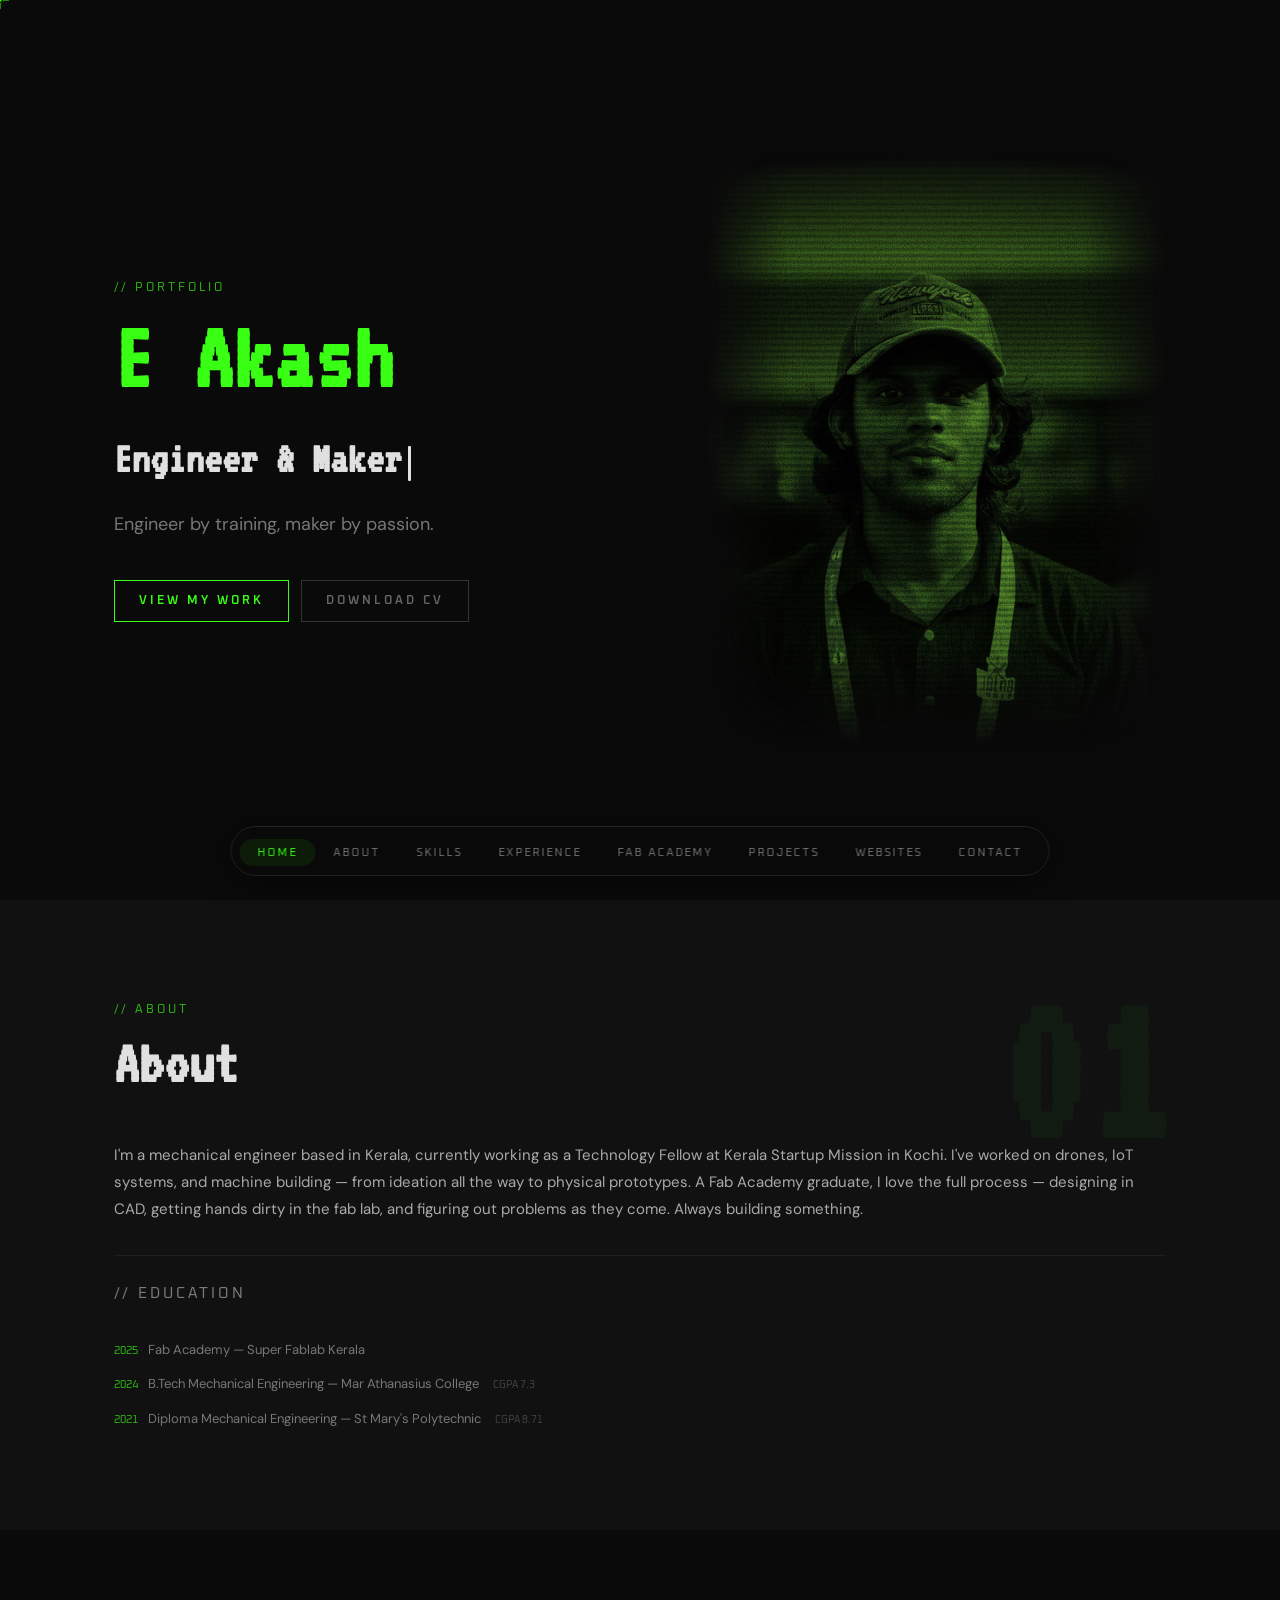
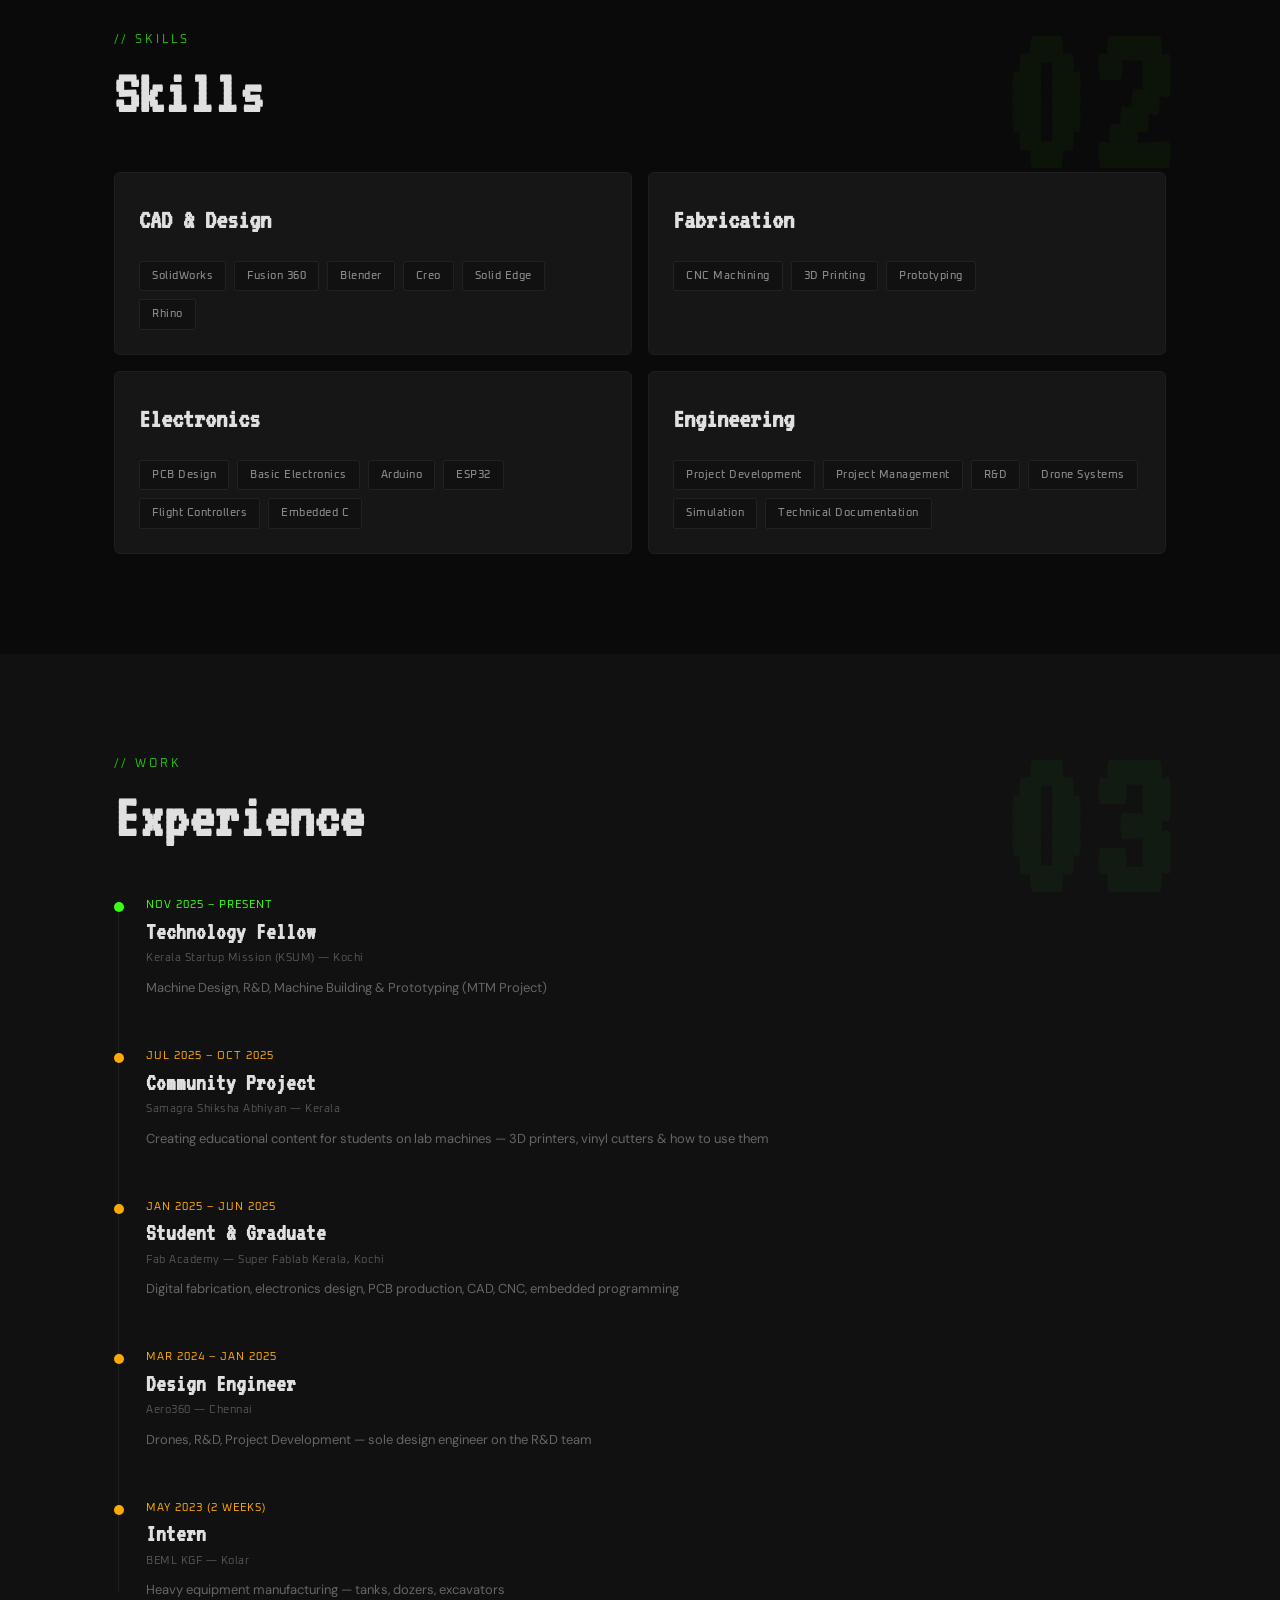
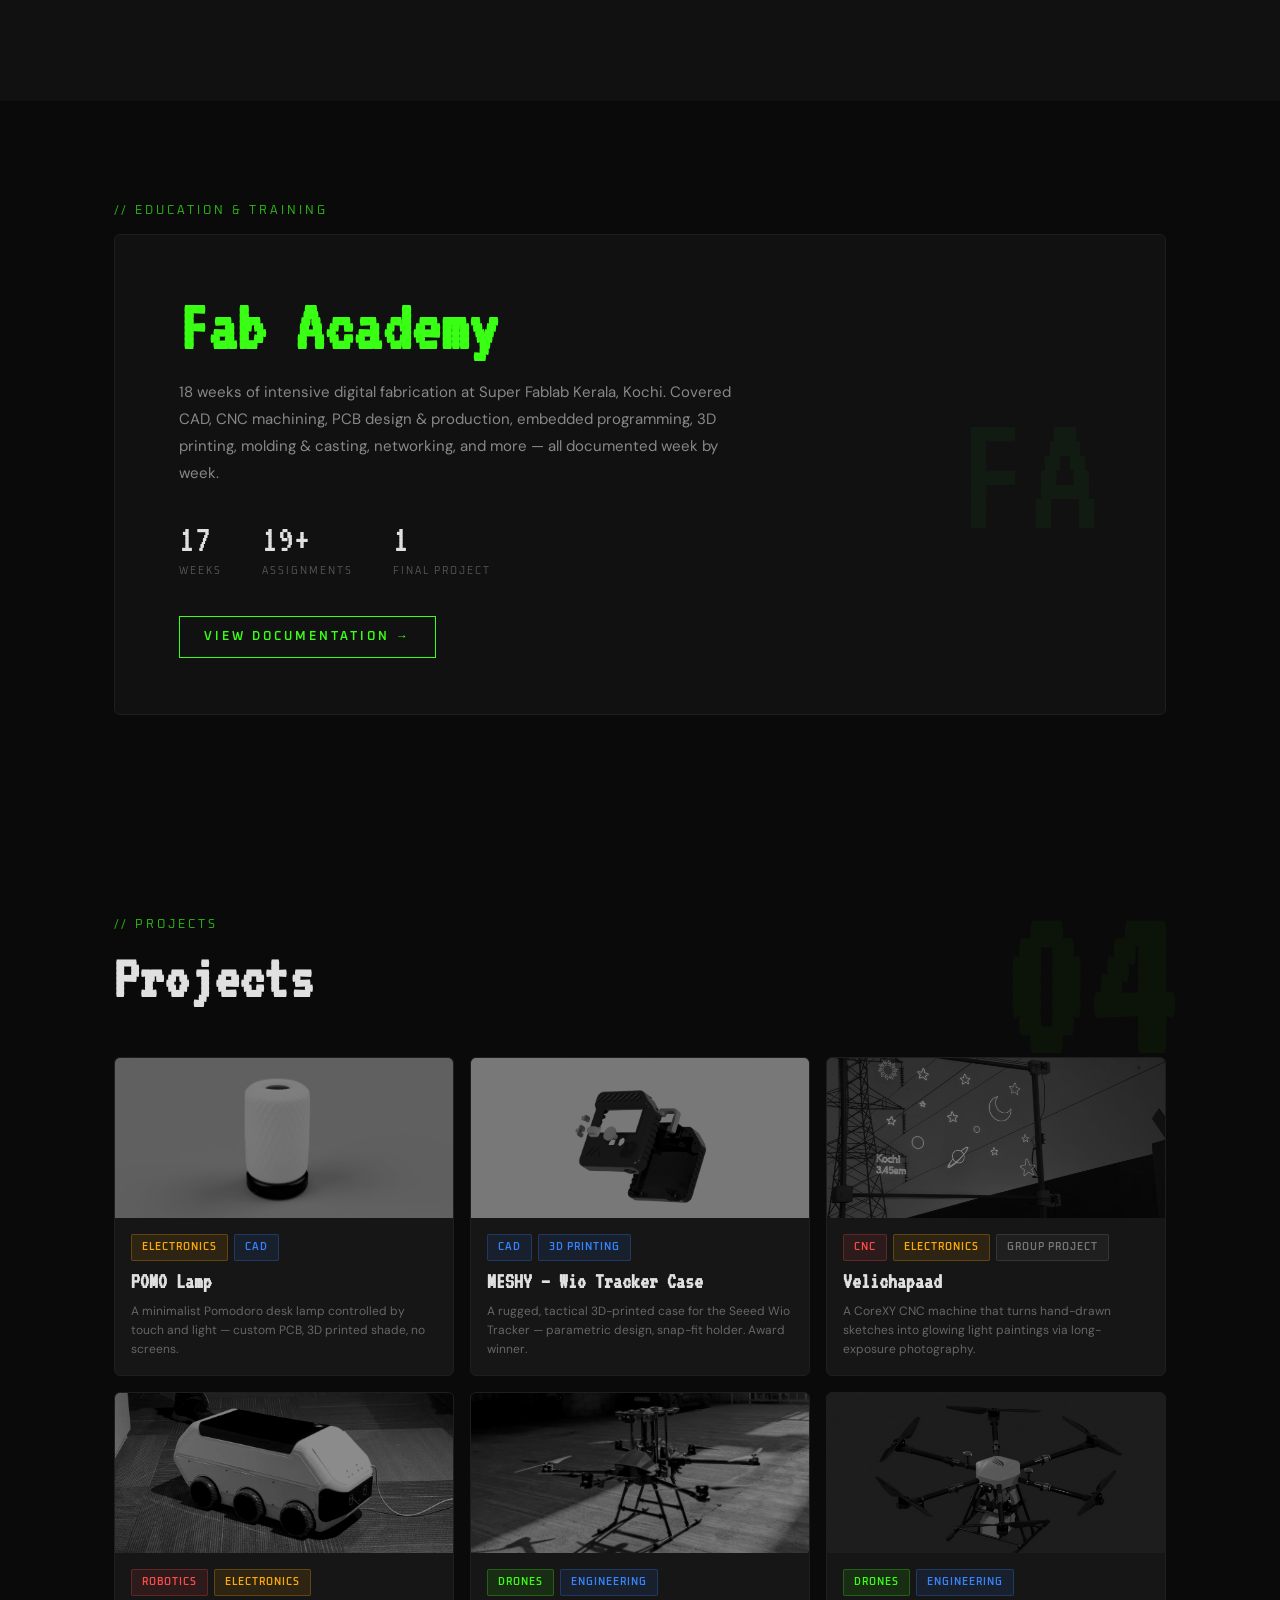
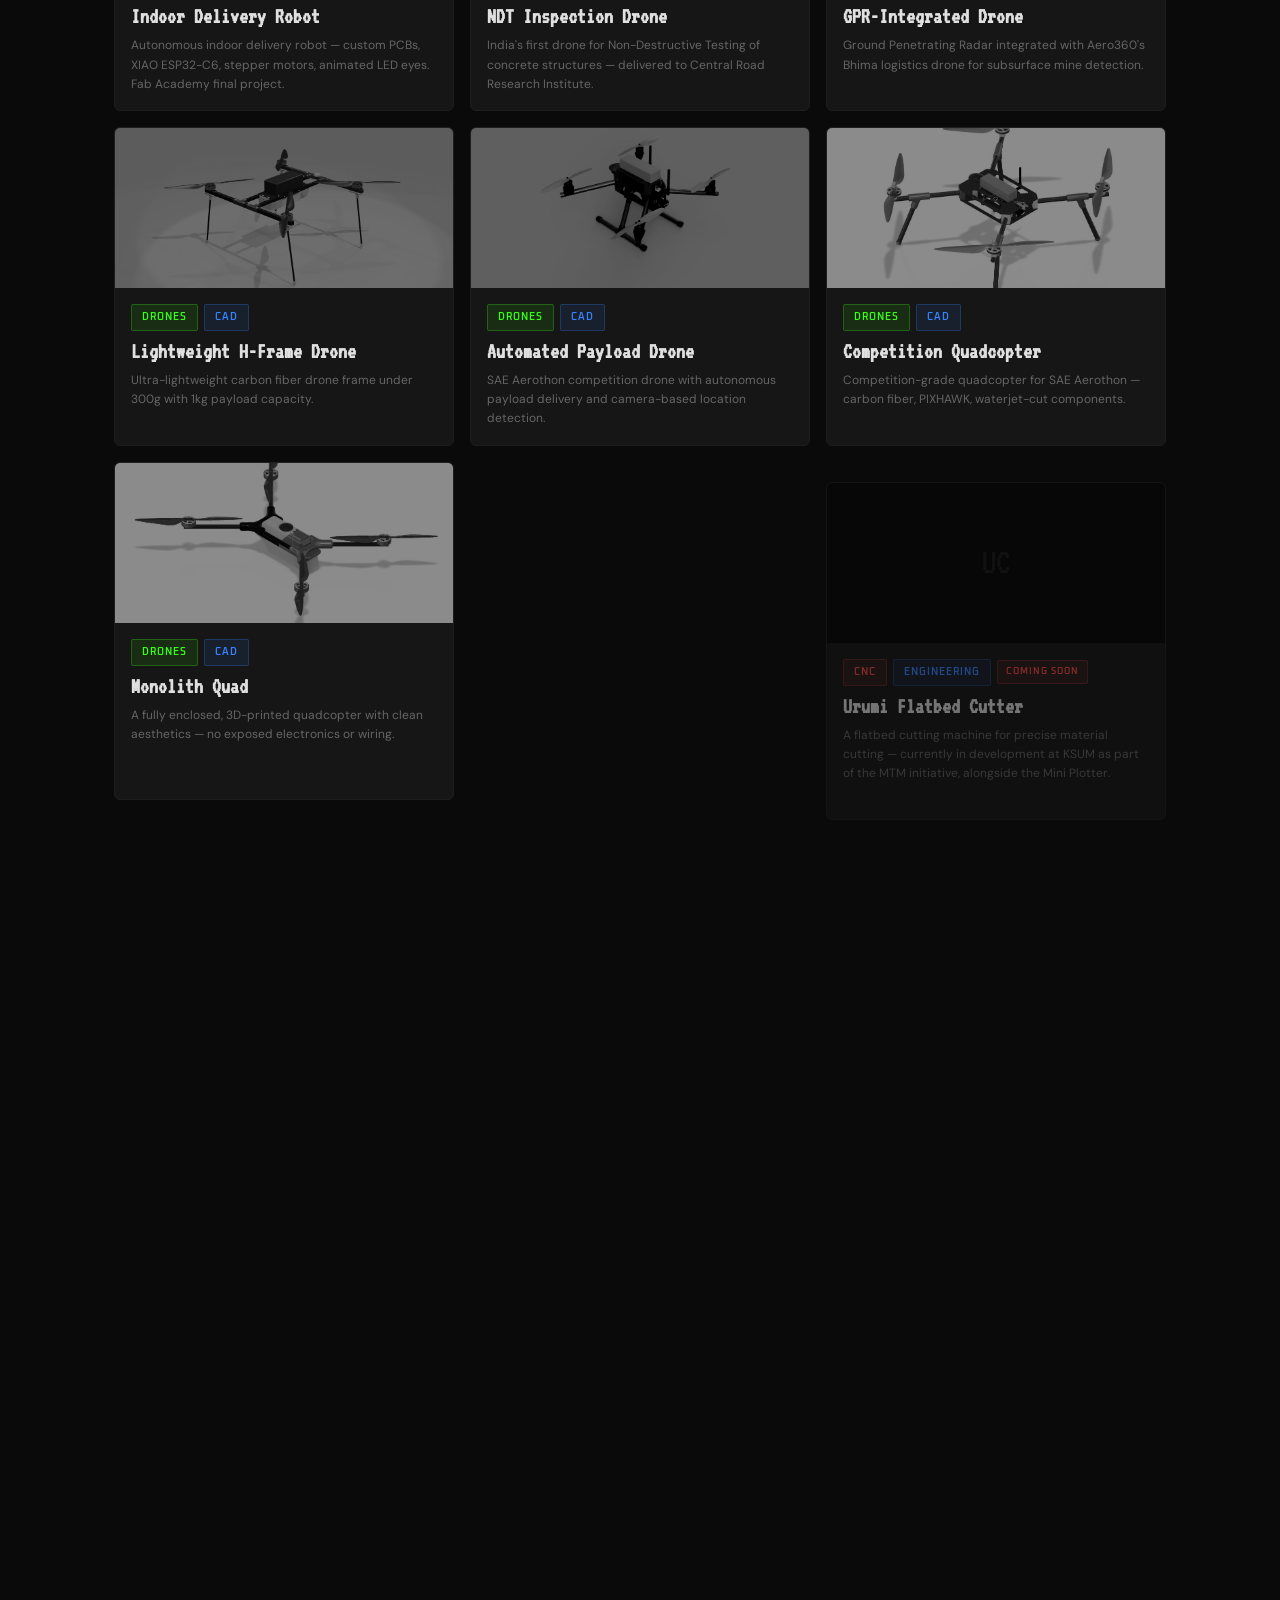
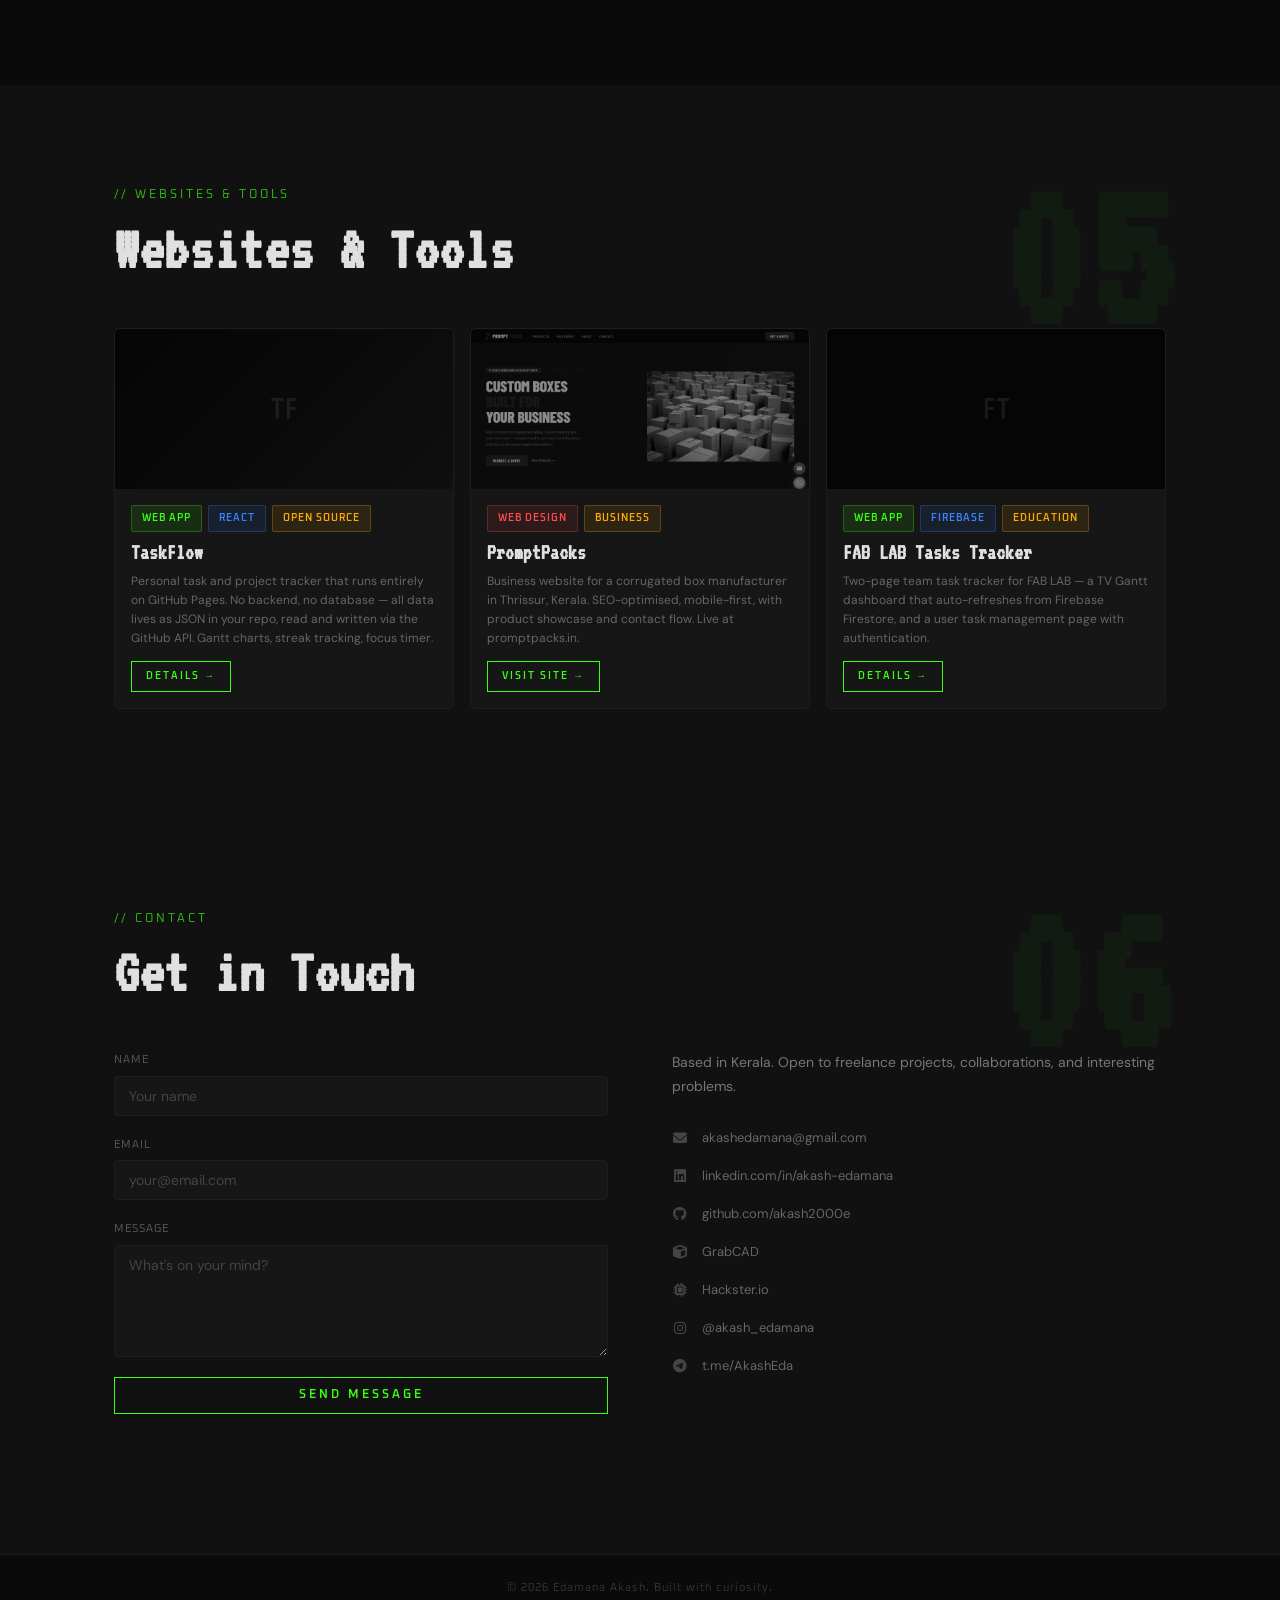
==== index.html @ 79cecdee "Add 3D printed headphone project — docs, media, and card Adds full project documentation page for th" ====
<!DOCTYPE html>
<html lang="en">
<head>
  <meta charset="UTF-8" />
  <meta name="viewport" content="width=device-width, initial-scale=1.0" />
  <title>E Akash — Portfolio</title>
  <meta name="description" content="Edamana Akash — Mechanical Engineer & Maker based in Kerala. Specialising in drones, robotics, digital fabrication, and CAD. Fab Academy 2025 graduate." />
  <meta property="og:title" content="E Akash — Portfolio" />
  <meta property="og:description" content="Mechanical Engineer & Maker. Drones, robotics, digital fabrication, and CAD." />
  <meta property="og:image" content="Images/Profile_Pic.jpg" />
  <meta property="og:type" content="website" />
  <meta name="twitter:card" content="summary_large_image" />
  <meta name="twitter:title" content="E Akash — Portfolio" />
  <meta name="twitter:description" content="Mechanical Engineer & Maker. Drones, robotics, digital fabrication, and CAD." />
  <link rel="icon" href="data:image/svg+xml,<svg xmlns='http://www.w3.org/2000/svg' viewBox='0 0 100 100'><circle cx='50' cy='50' r='50' fill='%2339ff14'/></svg>">

  <link rel="preconnect" href="https://fonts.googleapis.com">
  <link rel="preconnect" href="https://fonts.gstatic.com" crossorigin>
  <link href="https://fonts.googleapis.com/css2?family=VT323&family=Oxanium:wght@400;600&family=DM+Sans:wght@300;400;500&display=swap" rel="stylesheet">
  <link rel="stylesheet" href="https://cdnjs.cloudflare.com/ajax/libs/font-awesome/6.0.0/css/all.min.css">
  <link rel="stylesheet" href="styles.css">
</head>
<body>

  <!-- CUSTOM CURSOR -->
  <div id="cursor" aria-hidden="true">
    <div class="c-arm c-top"></div>
    <div class="c-arm c-right"></div>
    <div class="c-arm c-bottom"></div>
    <div class="c-arm c-left"></div>
    <div class="c-dot"></div>
  </div>

  <!-- SCROLL PROGRESS BAR -->
  <div id="scroll-progress" aria-hidden="true"></div>

  <!-- FLOATING BOTTOM NAV -->
  <nav class="bottom-nav">
    <ul class="nav-links" id="nav-links">
      <li><a href="#hero">Home</a></li>
      <li><a href="#about">About</a></li>
      <li><a href="#skills">Skills</a></li>
      <li><a href="#experience">Experience</a></li>
      <li><a href="#fabacademy">Fab Academy</a></li>
      <li><a href="#projects">Projects</a></li>
      <li><a href="#webtools">Websites</a></li>
      <li><a href="#contact">Contact</a></li>
    </ul>
  </nav>

  <!-- HERO SECTION -->
  <section id="hero">
    <div class="hero-inner">
      <div class="hero-content">
        <p class="section-label">// portfolio</p>
        <h1 class="hero-name">
          <span class="name-first">E</span><span class="name-expand">damana</span><span class="name-last">&nbsp;Akash</span>
        </h1>
        <h2 class="hero-title">Engineer &amp; Maker</h2>
        <p class="hero-tagline">Engineer by training, maker by passion.</p>
        <div class="hero-actions">
          <a href="#projects" class="btn">View My Work</a>
          <a href="E-Akash-Resume.pdf" download class="btn btn-ghost">Download CV</a>
        </div>
      </div>
      <div class="hero-photo">
        <img src="Images/Profile_Pic.jpg" alt="Akash Edamana" />
      </div>
    </div>
  </section>

  <!-- ABOUT SECTION -->
  <section id="about" class="fade-in">
    <div class="container">
      <p class="section-label">// about</p>
      <h2 class="section-heading" data-num="01">About</h2>
      <div class="about-text">
        <p>I'm a mechanical engineer based in Kerala, currently working as a Technology Fellow at Kerala Startup Mission in Kochi. I've worked on drones, IoT systems, and machine building — from ideation all the way to physical prototypes. A Fab Academy graduate, I love the full process — designing in CAD, getting hands dirty in the fab lab, and figuring out problems as they come. Always building something.</p>
        <div class="about-edu">
          <p class="edu-label">// education</p>
          <ul>
            <li><span class="edu-year">2025</span> Fab Academy — Super Fablab Kerala</li>
            <li><span class="edu-year">2024</span> B.Tech Mechanical Engineering — Mar Athanasius College <span class="edu-cgpa">CGPA 7.3</span></li>
            <li><span class="edu-year">2021</span> Diploma Mechanical Engineering — St Mary's Polytechnic <span class="edu-cgpa">CGPA 8.71</span></li>
          </ul>
        </div>
      </div>
    </div>
  </section>

  <!-- SKILLS SECTION -->
  <section id="skills" class="fade-in">
    <div class="container">
      <p class="section-label">// skills</p>
      <h2 class="section-heading" data-num="02">Skills</h2>
      <div class="skills-grid" data-stagger>

        <div class="skill-card">
          <h3 class="skill-category">CAD &amp; Design</h3>
          <div class="skill-pills">
            <span class="pill">SolidWorks</span>
            <span class="pill">Fusion 360</span>
            <span class="pill">Blender</span>
            <span class="pill">Creo</span>
            <span class="pill">Solid Edge</span>
            <span class="pill">Rhino</span>
          </div>
        </div>

        <div class="skill-card">
          <h3 class="skill-category">Fabrication</h3>
          <div class="skill-pills">
            <span class="pill">CNC Machining</span>
            <span class="pill">3D Printing</span>
            <span class="pill">Prototyping</span>
          </div>
        </div>

        <div class="skill-card">
          <h3 class="skill-category">Electronics</h3>
          <div class="skill-pills">
            <span class="pill">PCB Design</span>
            <span class="pill">Basic Electronics</span>
            <span class="pill">Arduino</span>
            <span class="pill">ESP32</span>
            <span class="pill">Flight Controllers</span>
            <span class="pill">Embedded C</span>
          </div>
        </div>

        <div class="skill-card">
          <h3 class="skill-category">Engineering</h3>
          <div class="skill-pills">
            <span class="pill">Project Development</span>
            <span class="pill">Project Management</span>
            <span class="pill">R&amp;D</span>
            <span class="pill">Drone Systems</span>
            <span class="pill">Simulation</span>
            <span class="pill">Technical Documentation</span>
          </div>
        </div>

      </div>
    </div>
  </section>

  <!-- WORK EXPERIENCE SECTION -->
  <section id="experience" class="fade-in">
    <div class="container">
      <p class="section-label">// work</p>
      <h2 class="section-heading" data-num="03">Experience</h2>
      <div class="timeline" data-stagger>

        <div class="timeline-item">
          <div class="timeline-dot green"></div>
          <div class="timeline-content">
            <span class="timeline-date green">Nov 2025 – Present</span>
            <h3 class="timeline-role">Technology Fellow</h3>
            <span class="timeline-company">Kerala Startup Mission (KSUM) — Kochi</span>
            <p class="timeline-desc">Machine Design, R&amp;D, Machine Building &amp; Prototyping (MTM Project)</p>
          </div>
        </div>

        <div class="timeline-item">
          <div class="timeline-dot amber"></div>
          <div class="timeline-content">
            <span class="timeline-date amber">Jul 2025 – Oct 2025</span>
            <h3 class="timeline-role">Community Project</h3>
            <span class="timeline-company">Samagra Shiksha Abhiyan — Kerala</span>
            <p class="timeline-desc">Creating educational content for students on lab machines — 3D printers, vinyl cutters &amp; how to use them</p>
          </div>
        </div>

        <div class="timeline-item">
          <div class="timeline-dot amber"></div>
          <div class="timeline-content">
            <span class="timeline-date amber">Jan 2025 – Jun 2025</span>
            <h3 class="timeline-role">Student &amp; Graduate</h3>
            <span class="timeline-company">Fab Academy — Super Fablab Kerala, Kochi</span>
            <p class="timeline-desc">Digital fabrication, electronics design, PCB production, CAD, CNC, embedded programming</p>
          </div>
        </div>

        <div class="timeline-item">
          <div class="timeline-dot amber"></div>
          <div class="timeline-content">
            <span class="timeline-date amber">Mar 2024 – Jan 2025</span>
            <h3 class="timeline-role">Design Engineer</h3>
            <span class="timeline-company">Aero360 — Chennai</span>
            <p class="timeline-desc">Drones, R&amp;D, Project Development — sole design engineer on the R&amp;D team</p>
          </div>
        </div>

        <div class="timeline-item">
          <div class="timeline-dot amber"></div>
          <div class="timeline-content">
            <span class="timeline-date amber">May 2023 (2 weeks)</span>
            <h3 class="timeline-role">Intern</h3>
            <span class="timeline-company">BEML KGF — Kolar</span>
            <p class="timeline-desc">Heavy equipment manufacturing — tanks, dozers, excavators</p>
          </div>
        </div>

      </div>
    </div>
  </section>

  <!-- FAB ACADEMY SECTION -->
  <section id="fabacademy" class="fade-in">
    <div class="container">
      <p class="section-label">// education &amp; training</p>
      <div class="fab-banner">
        <div class="fab-banner-text">
          <h2 class="fab-title">Fab Academy</h2>
          <p class="fab-desc">18 weeks of intensive digital fabrication at Super Fablab Kerala, Kochi. Covered CAD, CNC machining, PCB design &amp; production, embedded programming, 3D printing, molding &amp; casting, networking, and more — all documented week by week.</p>
          <div class="fab-stats">
            <div class="fab-stat">
              <span class="fab-stat-num">18</span>
              <span class="fab-stat-label">Weeks</span>
            </div>
            <div class="fab-stat">
              <span class="fab-stat-num">20+</span>
              <span class="fab-stat-label">Assignments</span>
            </div>
            <div class="fab-stat">
              <span class="fab-stat-num">1</span>
              <span class="fab-stat-label">Final Project</span>
            </div>
          </div>
          <a href="https://fabacademy.org/2025/labs/kochi/students/akash-edamana/index.html" target="_blank" rel="noopener" class="btn">View Documentation →</a>
        </div>
        <div class="fab-banner-tag">FA</div>
      </div>
    </div>
  </section>

  <!-- PROJECTS SECTION -->
  <section id="projects" class="fade-in">
    <div class="container">
      <p class="section-label">// projects</p>
      <h2 class="section-heading" data-num="04">Projects</h2>
      <div class="projects-grid" data-stagger>

        <!-- 1. POMO Lamp -->
        <a href="https://www.hackster.io/akashedamana/pomo-lamp-333d67" target="_blank" rel="noopener" class="project-card">
          <div class="card-img" style="background-image: url('Images/projects/Pomo.jpg')">
            <span class="card-img-fallback">PL</span>
          </div>
          <div class="card-body">
            <div class="card-tags">
              <span class="tag tag-amber">Electronics</span>
              <span class="tag tag-blue">CAD</span>
            </div>
            <h3 class="card-title">POMO Lamp</h3>
            <p class="card-desc">A minimalist Pomodoro desk lamp controlled by touch and light — custom PCB, 3D printed shade, no screens.</p>
          </div>
        </a>

        <!-- 2. MESHY -->
        <a href="https://www.hackster.io/akashedamana/meshy-wio-tracker-l1-e-ink-3d-printed-case-affad1" target="_blank" rel="noopener" class="project-card">
          <div class="card-img" style="background-image: url('Images/projects/Meshy.jpg')">
            <span class="card-img-fallback">MW</span>
          </div>
          <div class="card-body">
            <div class="card-tags">
              <span class="tag tag-blue">CAD</span>
              <span class="tag tag-blue">3D Printing</span>
            </div>
            <h3 class="card-title">MESHY — Wio Tracker Case</h3>
            <p class="card-desc">A rugged, tactical 3D-printed case for the Seeed Wio Tracker — parametric design, snap-fit holder. Award winner.</p>
          </div>
        </a>

        <!-- 3. Velichapaad -->
        <a href="https://www.hackster.io/maker-kootam/velichapaad-interactive-light-painting-machine-2ca423" target="_blank" rel="noopener" class="project-card">
          <div class="card-img" style="background-image: url('Images/projects/Velichapadu.jpg')">
            <span class="card-img-fallback">VL</span>
          </div>
          <div class="card-body">
            <div class="card-tags">
              <span class="tag tag-red">CNC</span>
              <span class="tag tag-amber">Electronics</span>
              <span class="tag tag-group">Group Project</span>
            </div>
            <h3 class="card-title">Velichapaad</h3>
            <p class="card-desc">A CoreXY CNC machine that turns hand-drawn sketches into glowing light paintings via long-exposure photography.</p>
          </div>
        </a>

        <!-- 4. Indoor Delivery Robot -->
        <a href="https://fabacademy.org/2025/labs/kochi/students/akash-edamana/Template/Final_Project.html" target="_blank" rel="noopener" class="project-card">
          <div class="card-img" style="background-image: url('Images/projects/Indore_Delivery%20robot.jpg')">
            <span class="card-img-fallback">DR</span>
          </div>
          <div class="card-body">
            <div class="card-tags">
              <span class="tag tag-red">Robotics</span>
              <span class="tag tag-amber">Electronics</span>
            </div>
            <h3 class="card-title">Indoor Delivery Robot</h3>
            <p class="card-desc">Autonomous indoor delivery robot — custom PCBs, XIAO ESP32-C6, stepper motors, animated LED eyes. Fab Academy final project.</p>
          </div>
        </a>

        <!-- 5. NDT Drone -->
        <a href="Project%20Documentation/ndt-drone.html" target="_blank" rel="noopener" class="project-card">
          <div class="card-img" style="background-image: url('Images/projects/NDT%20Inspection%20Drone.jpg')">
            <span class="card-img-fallback">ND</span>
          </div>
          <div class="card-body">
            <div class="card-tags">
              <span class="tag tag-green">Drones</span>
              <span class="tag tag-blue">Engineering</span>
            </div>
            <h3 class="card-title">NDT Inspection Drone</h3>
            <p class="card-desc">India's first drone for Non-Destructive Testing of concrete structures — delivered to Central Road Research Institute.</p>
          </div>
        </a>

        <!-- 7. GPR Drone -->
        <a href="Project%20Documentation/gpr-drone.html" target="_blank" rel="noopener" class="project-card">
          <div class="card-img" style="background-image: url('Images/projects/GPR.jpg')">
            <span class="card-img-fallback">GD</span>
          </div>
          <div class="card-body">
            <div class="card-tags">
              <span class="tag tag-green">Drones</span>
              <span class="tag tag-blue">Engineering</span>
            </div>
            <h3 class="card-title">GPR-Integrated Drone</h3>
            <p class="card-desc">Ground Penetrating Radar integrated with Aero360's Bhima logistics drone for subsurface mine detection.</p>
          </div>
        </a>

        <!-- 9. Lightweight H-Frame -->
        <a href="Project%20Documentation/Lightwight%20H-Frame%20Drone.html" target="_blank" rel="noopener" class="project-card">
          <div class="card-img" style="background-image: url('Images/projects/Lightweight%20H-Frame%20Drone.jpg')">
            <span class="card-img-fallback">LH</span>
          </div>
          <div class="card-body">
            <div class="card-tags">
              <span class="tag tag-green">Drones</span>
              <span class="tag tag-blue">CAD</span>
            </div>
            <h3 class="card-title">Lightweight H-Frame Drone</h3>
            <p class="card-desc">Ultra-lightweight carbon fiber drone frame under 300g with 1kg payload capacity.</p>
          </div>
        </a>

        <!-- 10. Automated Payload Drone -->
        <a href="Project%20Documentation/Automated%20%20Payload%20Drone.html" target="_blank" rel="noopener" class="project-card">
          <div class="card-img" style="background-image: url('Images/projects/Automated%20Payload%20Drone.jpg')">
            <span class="card-img-fallback">AP</span>
          </div>
          <div class="card-body">
            <div class="card-tags">
              <span class="tag tag-green">Drones</span>
              <span class="tag tag-blue">CAD</span>
            </div>
            <h3 class="card-title">Automated Payload Drone</h3>
            <p class="card-desc">SAE Aerothon competition drone with autonomous payload delivery and camera-based location detection.</p>
          </div>
        </a>

        <!-- 11. Competition Quadcopter -->
        <a href="Project%20Documentation/Competition%20Quad%20copter.html" target="_blank" rel="noopener" class="project-card">
          <div class="card-img" style="background-image: url('Images/projects/Competition%20Quadcopter.jpg')">
            <span class="card-img-fallback">CQ</span>
          </div>
          <div class="card-body">
            <div class="card-tags">
              <span class="tag tag-green">Drones</span>
              <span class="tag tag-blue">CAD</span>
            </div>
            <h3 class="card-title">Competition Quadcopter</h3>
            <p class="card-desc">Competition-grade quadcopter for SAE Aerothon — carbon fiber, PIXHAWK, waterjet-cut components.</p>
          </div>
        </a>

        <!-- 12. Monolith Quad -->
        <a href="Project%20Documentation/Monolith%20Quad.html" target="_blank" rel="noopener" class="project-card">
          <div class="card-img" style="background-image: url('Images/projects/Monolit%20Quad.jpg')">
            <span class="card-img-fallback">MQ</span>
          </div>
          <div class="card-body">
            <div class="card-tags">
              <span class="tag tag-green">Drones</span>
              <span class="tag tag-blue">CAD</span>
            </div>
            <h3 class="card-title">Monolith Quad</h3>
            <p class="card-desc">A fully enclosed, 3D-printed quadcopter with clean aesthetics — no exposed electronics or wiring.</p>
          </div>
        </a>

        <!-- 3D Printed Headphones -->
        <a href="Project%20Documentation/3d-printed-headphone.html" target="_blank" rel="noopener" class="project-card">
          <div class="card-img" style="background-image: url('Images/projects/WhatsApp%20Image%202026-04-18%20at%209.09.54%20PM.jpeg')">
            <span class="card-img-fallback">3H</span>
          </div>
          <div class="card-body">
            <div class="card-tags">
              <span class="tag tag-blue">CAD</span>
              <span class="tag tag-blue">3D Printing</span>
              <span class="tag tag-amber">Reverse Engineering</span>
            </div>
            <h3 class="card-title">3D Printed Headphones</h3>
            <p class="card-desc">Broke a Lenovo headphone clone at Maker Faire Shenzhen — reverse-engineered it in Rhino &amp; Fusion 360, added a folding hinge, and rebuilt it entirely from the original electronics.</p>
          </div>
        </a>

        <!-- 14. Urumi Flatbed Cutter - Coming Soon -->
        <div class="project-card coming-soon">
          <div class="card-img">
            <span class="card-img-fallback">UC</span>
          </div>
          <div class="card-body">
            <div class="card-tags">
              <span class="tag tag-red">CNC</span>
              <span class="tag tag-blue">Engineering</span>
              <span class="badge-coming-soon">Coming Soon</span>
            </div>
            <h3 class="card-title">Urumi Flatbed Cutter</h3>
            <p class="card-desc">A flatbed cutting machine for precise material cutting — currently in development at KSUM as part of the MTM initiative, alongside the Mini Plotter.</p>
          </div>
        </div>

        <!-- 13. Mini Plotter -->
        <a href="https://projects.fablabkerala.in/mtm_projects/mini_plotter/" target="_blank" rel="noopener" class="project-card">
          <div class="card-img" style="background-image: url('Images/projects/Mini%20Plotter.png')">
            <span class="card-img-fallback">MP</span>
          </div>
          <div class="card-body">
            <div class="card-tags">
              <span class="tag tag-blue">CAD</span>
              <span class="tag tag-blue">3D Printing</span>
              <span class="tag tag-green">Education</span>
            </div>
            <h3 class="card-title">Mini Plotter</h3>
            <p class="card-desc">A low-cost, fully 3D-printed desktop plotter designed for children to learn the basics of machines and drawing through hands-on making. Built at KSUM as part of the MTM initiative.</p>
          </div>
        </a>

        <!-- NavCap - In Progress -->
        <a href="https://github.com/akash2000e/NavCap" target="_blank" rel="noopener" class="project-card">
          <div class="card-img" style="background-image: url('Images/projects/NavCap.jpeg')">
            <span class="card-img-fallback">NC</span>
          </div>
          <div class="card-body">
            <div class="card-tags">
              <span class="tag tag-green">AI</span>
              <span class="tag tag-amber">Embedded</span>
              <span class="tag tag-blue">Accessibility</span>
              <span class="badge-coming-soon">In Progress</span>
            </div>
            <h3 class="card-title">NavCap</h3>
            <p class="card-desc">A wearable navigation assistant for the blind — camera, six haptic motors, and Gemini AI in a cowboy hat. Speak a query, feel your way there. Built at TinkerHub Physical AI Hackathon 2026.</p>
          </div>
        </a>

        <!-- Bell System - In Progress -->
        <div class="project-card">
          <div class="card-img">
            <span class="card-img-fallback">BS</span>
          </div>
          <div class="card-body">
            <div class="card-tags">
              <span class="tag tag-amber">Embedded</span>
              <span class="tag tag-blue">IoT</span>
              <span class="tag tag-red">Web</span>
              <span class="badge-coming-soon">In Progress</span>
            </div>
            <h3 class="card-title">Bell System</h3>
            <p class="card-desc">Wi-Fi controlled smart bell system for schools — browser dashboard to set schedules, automated timing, and relay-controlled bell. Built on Seeed XIAO ESP32C3.</p>
          </div>
        </div>

        <!-- MeshTor - In Progress -->
        <div class="project-card">
          <div class="card-img" style="background-image: url('Images/projects/Meshtor.jpg')">
            <span class="card-img-fallback">MT</span>
          </div>
          <div class="card-body">
            <div class="card-tags">
              <span class="tag tag-green">Embedded</span>
              <span class="tag tag-blue">LoRa</span>
              <span class="tag tag-amber">Meshtastic</span>
              <span class="badge-coming-soon">In Progress</span>
            </div>
            <h3 class="card-title">MeshTor</h3>
            <p class="card-desc">Meshtastic-integrated morse code communicator built into a torch. Tap morse on a single button — LED feedback confirms each dot, dash, and letter — then broadcasts over LoRa mesh. XIAO ESP32S3 + Wio-SX1262.</p>
          </div>
        </div>

      </div>
    </div>
  </section>

  <!-- WEBSITES & TOOLS SECTION -->
  <section id="webtools" class="fade-in">
    <div class="container">
      <p class="section-label">// websites &amp; tools</p>
      <h2 class="section-heading" data-num="05">Websites &amp; Tools</h2>
      <div class="projects-grid" data-stagger>

        <!-- TaskFlow -->
        <div class="project-card webtool-card">
          <div class="card-img" style="background: linear-gradient(135deg, #0d1117 0%, #1a2332 100%);">
            <span class="card-img-fallback">TF</span>
          </div>
          <div class="card-body">
            <div class="card-tags">
              <span class="tag tag-green">Web App</span>
              <span class="tag tag-blue">React</span>
              <span class="tag tag-amber">Open Source</span>
            </div>
            <h3 class="card-title">TaskFlow</h3>
            <p class="card-desc">Personal task and project tracker that runs entirely on GitHub Pages. No backend, no database — all data lives as JSON in your repo, read and written via the GitHub API. Gantt charts, streak tracking, focus timer.</p>
            <div class="card-actions">
              <a href="Project%20Documentation/taskflow.html" target="_blank" rel="noopener" class="btn btn-sm">Details →</a>
            </div>
          </div>
        </div>

        <!-- PromptPacks -->
        <div class="project-card webtool-card">
          <div class="card-img" style="background-image: url('Images/Website/Promptpacks.png')">
            <span class="card-img-fallback">PP</span>
          </div>
          <div class="card-body">
            <div class="card-tags">
              <span class="tag tag-red">Web Design</span>
              <span class="tag tag-amber">Business</span>
            </div>
            <h3 class="card-title">PromptPacks</h3>
            <p class="card-desc">Business website for a corrugated box manufacturer in Thrissur, Kerala. SEO-optimised, mobile-first, with product showcase and contact flow. Live at promptpacks.in.</p>
            <div class="card-actions">
              <a href="https://promptpacks.in/" target="_blank" rel="noopener" class="btn btn-sm">Visit Site →</a>
            </div>
          </div>
        </div>

        <!-- FAB LAB Tasks Tracker -->
        <div class="project-card webtool-card">
          <div class="card-img" style="background-image: url('Images/Website/TaskTracker.png')">
            <span class="card-img-fallback">FT</span>
          </div>
          <div class="card-body">
            <div class="card-tags">
              <span class="tag tag-green">Web App</span>
              <span class="tag tag-blue">Firebase</span>
              <span class="tag tag-amber">Education</span>
            </div>
            <h3 class="card-title">FAB LAB Tasks Tracker</h3>
            <p class="card-desc">Two-page team task tracker for FAB LAB — a TV Gantt dashboard that auto-refreshes from Firebase Firestore, and a user task management page with authentication.</p>
            <div class="card-actions">
              <a href="Project%20Documentation/fab-tasks-tracker.html" target="_blank" rel="noopener" class="btn btn-sm">Details →</a>
            </div>
          </div>
        </div>

      </div>
    </div>
  </section>

  <!-- CONTACT SECTION -->
  <section id="contact" class="fade-in">
    <div class="container">
      <p class="section-label">// contact</p>
      <h2 class="section-heading" data-num="06">Get in Touch</h2>
      <div class="contact-grid">

        <!-- Replace YOUR_FORM_ID below with your Formspree form ID (free at formspree.io) -->
        <form class="contact-form" id="contact-form" action="https://formspree.io/f/YOUR_FORM_ID" method="POST">
          <div class="form-group">
            <label for="name">Name</label>
            <input type="text" id="name" name="name" placeholder="Your name" required />
          </div>
          <div class="form-group">
            <label for="email">Email</label>
            <input type="email" id="email" name="email" placeholder="your@email.com" required />
          </div>
          <div class="form-group">
            <label for="message">Message</label>
            <textarea id="message" name="message" rows="5" placeholder="What's on your mind?" required></textarea>
          </div>
          <button type="submit" class="btn" id="form-submit-btn">Send Message</button>
          <p class="form-status" id="form-status" aria-live="polite"></p>
        </form>

        <div class="contact-links">
          <p class="contact-intro">Based in Kerala. Open to freelance projects, collaborations, and interesting problems.</p>
          <ul class="social-list">
            <li>
              <a href="mailto:akashedamana@gmail.com">
                <i class="fas fa-envelope"></i>
                <span>akashedamana@gmail.com</span>
              </a>
            </li>
            <li>
              <a href="https://www.linkedin.com/in/akash-edamana" target="_blank" rel="noopener">
                <i class="fab fa-linkedin"></i>
                <span>linkedin.com/in/akash-edamana</span>
              </a>
            </li>
            <li>
              <a href="https://github.com/akash2000e" target="_blank" rel="noopener">
                <i class="fab fa-github"></i>
                <span>github.com/akash2000e</span>
              </a>
            </li>
            <li>
              <a href="https://grabcad.com/akash.edamana-1" target="_blank" rel="noopener">
                <i class="fas fa-cube"></i>
                <span>GrabCAD</span>
              </a>
            </li>
            <li>
              <a href="https://www.hackster.io/akashedamana" target="_blank" rel="noopener">
                <i class="fas fa-microchip"></i>
                <span>Hackster.io</span>
              </a>
            </li>
            <li>
              <a href="https://www.instagram.com/akash_edamana" target="_blank" rel="noopener">
                <i class="fab fa-instagram"></i>
                <span>@akash_edamana</span>
              </a>
            </li>
            <li>
              <a href="https://t.me/AkashEda" target="_blank" rel="noopener">
                <i class="fab fa-telegram"></i>
                <span>t.me/AkashEda</span>
              </a>
            </li>
          </ul>
        </div>

      </div>
    </div>
  </section>

  <!-- FOOTER -->
  <footer>
    <p id="footer-copy">© 2025 Edamana Akash. Built with curiosity.</p>
  </footer>

  <script src="script.js"></script>
</body>
</html>
---- styles.css ----
/* =============================================
   RESET & BASE
   ============================================= */
*, *::before, *::after {
  box-sizing: border-box;
  margin: 0;
  padding: 0;
}

html {
  scroll-behavior: smooth;
}

body {
  background-color: #0a0a0a;
  color: #e0e0e0;
  font-family: 'DM Sans', sans-serif;
  font-size: 16px;
  line-height: 1.7;
  -webkit-font-smoothing: antialiased;
}

a {
  color: inherit;
  text-decoration: none;
}

ul {
  list-style: none;
}

img {
  display: block;
  max-width: 100%;
}

/* =============================================
   TYPOGRAPHY UTILITIES
   ============================================= */
.section-label {
  font-family: 'Oxanium', sans-serif;
  font-size: 12px;
  color: #39ff14;
  letter-spacing: 3px;
  text-transform: uppercase;
  opacity: 0.7;
  margin-bottom: 12px;
}

.section-heading {
  font-family: 'VT323', monospace;
  font-size: 62px;
  color: #e0e0e0;
  line-height: 1;
  margin-bottom: 48px;
}

/* =============================================
   LAYOUT
   ============================================= */
.container {
  max-width: 1100px;
  margin: 0 auto;
  padding: 0 24px;
}

section {
  padding: 100px 0;
}

/* Section backgrounds are set explicitly per-section */

/* =============================================
   FADE-IN (Intersection Observer)
   ============================================= */
.fade-in {
  opacity: 0;
  transform: translateY(20px);
  transition: opacity 0.5s ease, transform 0.5s ease;
}

.fade-in.visible {
  opacity: 1;
  transform: translateY(0);
}

/* =============================================
   BUTTON
   ============================================= */
.btn {
  display: inline-block;
  font-family: 'Oxanium', sans-serif;
  font-size: 12px;
  font-weight: 600;
  background: transparent;
  border: 1px solid #39ff14;
  color: #39ff14;
  padding: 10px 24px;
  letter-spacing: 3px;
  text-transform: uppercase;
  cursor: pointer;
  transition: background 0.2s ease, color 0.2s ease, transform 0.15s ease, box-shadow 0.2s ease;
}

.btn:hover {
  background: #39ff14;
  color: #0a0a0a;
}

.btn-ghost {
  border-color: #333;
  color: #666;
}

.btn-ghost:hover {
  background: #333;
  color: #e0e0e0;
}

.hero-actions {
  display: flex;
  gap: 12px;
  flex-wrap: wrap;
}

/* =============================================
   FLOATING BOTTOM NAV
   ============================================= */
.bottom-nav {
  position: fixed;
  bottom: 24px;
  left: 50%;
  transform: translateX(-50%);
  z-index: 1000;
  background: rgba(10, 10, 10, 0.88);
  border: 1px solid #222;
  border-radius: 50px;
  backdrop-filter: blur(14px);
  -webkit-backdrop-filter: blur(14px);
  box-shadow: 0 4px 32px rgba(0, 0, 0, 0.5);
}

.nav-links {
  display: flex;
  align-items: center;
  gap: 0;
  height: 48px;
  padding: 0 8px;
}

.nav-links a {
  font-family: 'Oxanium', sans-serif;
  font-size: 11px;
  text-transform: uppercase;
  letter-spacing: 2px;
  color: #777;
  padding: 8px 18px;
  border-radius: 50px;
  transition: color 0.2s ease, background 0.2s ease;
  white-space: nowrap;
}

.nav-links a:hover,
.nav-links a.active {
  color: #39ff14;
  background: rgba(57, 255, 20, 0.08);
}

/* =============================================
   HERO SECTION
   ============================================= */
#hero {
  min-height: 100vh;
  display: flex;
  align-items: center;
  justify-content: center;
  background-color: #0a0a0a;
}

.hero-inner {
  max-width: 1100px;
  width: 100%;
  padding: 0 24px;
  display: flex;
  align-items: center;
  gap: 80px;
}

.hero-content {
  flex: 1;
  text-align: left;
}

.hero-photo {
  flex-shrink: 0;
  width: 460px;
  position: relative;
}

.hero-photo img {
  width: 100%;
  aspect-ratio: 3/4;
  object-fit: cover;
  border: none;
  border-radius: 0;
  display: block;
  -webkit-mask-image:
    linear-gradient(to bottom, transparent 0%, black 18%, black 82%, transparent 100%),
    linear-gradient(to right, transparent 0%, black 18%, black 82%, transparent 100%);
  -webkit-mask-composite: destination-in;
  mask-image:
    linear-gradient(to bottom, transparent 0%, black 18%, black 82%, transparent 100%),
    linear-gradient(to right, transparent 0%, black 18%, black 82%, transparent 100%);
  mask-composite: intersect;
}

/* Name hover expand */
.hero-name {
  font-family: 'VT323', monospace;
  font-size: 96px;
  color: #39ff14;
  line-height: 1;
  margin-bottom: 16px;
  cursor: default;
  letter-spacing: 2px;
  white-space: nowrap;
}

.name-first,
.name-last {
  display: inline-block;
}

.name-expand {
  display: inline-block;
  overflow: hidden;
  max-width: 0;
  opacity: 0;
  vertical-align: bottom;
  white-space: nowrap;
  transition: opacity 0.12s ease;
}

/* Block cursor that appears while name is typing */
.name-type-cursor {
  display: inline-block;
  width: 3px;
  height: 0.75em;
  background: #39ff14;
  margin-left: 3px;
  vertical-align: middle;
  animation: blink 0.85s step-end infinite;
}

/* Glow when full name is revealed */
.hero-name.name-full {
  text-shadow: 0 0 40px rgba(57, 255, 20, 0.25);
  transition: text-shadow 0.3s ease;
}

.hero-title {
  font-family: 'VT323', monospace;
  font-size: 44px;
  color: #e0e0e0;
  margin-bottom: 12px;
}

.hero-tagline {
  font-family: 'DM Sans', sans-serif;
  font-size: 18px;
  color: #777;
  margin-bottom: 40px;
}

/* =============================================
   ABOUT SECTION
   ============================================= */
#about {
  background-color: #111111;
}

.about-text p {
  font-size: 15px;
  color: #aaa;
  line-height: 1.8;
  margin-bottom: 32px;
}

.about-edu {
  border-top: 1px solid #1e1e1e;
  padding-top: 24px;
}

.edu-label {
  font-family: 'Oxanium', sans-serif;
  font-size: 11px;
  color: #39ff14;
  letter-spacing: 3px;
  text-transform: uppercase;
  opacity: 0.7;
  margin-bottom: 16px;
}

.about-edu ul {
  display: flex;
  flex-direction: column;
  gap: 12px;
}

.about-edu li {
  font-family: 'DM Sans', sans-serif;
  font-size: 13px;
  color: #777;
  display: flex;
  align-items: baseline;
  gap: 10px;
}

.edu-year {
  font-family: 'Oxanium', sans-serif;
  font-size: 11px;
  color: #39ff14;
  opacity: 0.7;
  flex-shrink: 0;
}

.edu-cgpa {
  font-family: 'Oxanium', sans-serif;
  font-size: 10px;
  color: #444;
  margin-left: 4px;
}

/* =============================================
   FAB ACADEMY SECTION
   ============================================= */
#fabacademy {
  background-color: #0a0a0a;
}

.fab-banner {
  display: flex;
  align-items: center;
  justify-content: space-between;
  gap: 48px;
  border: 1px solid #1e1e1e;
  border-radius: 6px;
  padding: 56px 64px;
  background: #111;
  position: relative;
  overflow: hidden;
}

.fab-banner-text {
  flex: 1;
}

.fab-title {
  font-family: 'VT323', monospace;
  font-size: 72px;
  color: #39ff14;
  line-height: 1;
  margin-bottom: 16px;
}

.fab-desc {
  font-family: 'DM Sans', sans-serif;
  font-size: 15px;
  color: #888;
  line-height: 1.8;
  max-width: 560px;
  margin-bottom: 32px;
}

.fab-stats {
  display: flex;
  gap: 40px;
  margin-bottom: 36px;
}

.fab-stat {
  display: flex;
  flex-direction: column;
  gap: 4px;
}

.fab-stat-num {
  font-family: 'VT323', monospace;
  font-size: 40px;
  color: #e0e0e0;
  line-height: 1;
}

.fab-stat-label {
  font-family: 'Oxanium', sans-serif;
  font-size: 10px;
  color: #555;
  text-transform: uppercase;
  letter-spacing: 2px;
}

.fab-banner-tag {
  font-family: 'VT323', monospace;
  font-size: 180px;
  color: #39ff14;
  opacity: 0.04;
  line-height: 1;
  flex-shrink: 0;
  user-select: none;
  pointer-events: none;
}

/* =============================================
   SKILLS SECTION
   ============================================= */
#skills {
  background-color: #0a0a0a;
}

.skills-grid {
  display: grid;
  grid-template-columns: repeat(2, 1fr);
  gap: 16px;
}

.skill-card {
  background: #161616;
  border: 1px solid #1e1e1e;
  border-radius: 6px;
  padding: 24px;
  transition: border-color 0.2s ease;
}

.skill-card:hover {
  border-color: #222222;
}

.skill-category {
  font-family: 'VT323', monospace;
  font-size: 28px;
  color: #e0e0e0;
  margin-bottom: 16px;
}

.skill-pills {
  display: flex;
  flex-wrap: wrap;
  gap: 8px;
}

.pill {
  font-family: 'Oxanium', sans-serif;
  font-size: 11px;
  font-weight: 500;
  padding: 5px 12px;
  border: 1px solid #222;
  border-radius: 2px;
  color: #888;
  background: #111;
  letter-spacing: 0.5px;
}

/* =============================================
   EXPERIENCE / TIMELINE
   ============================================= */
#experience {
  background-color: #111111;
}

.timeline {
  position: relative;
  padding-left: 32px;
}

.timeline::before {
  content: '';
  position: absolute;
  left: 4px;
  top: 8px;
  bottom: 8px;
  width: 1px;
  background: #1e1e1e;
  transform-origin: top center;
  transform: scaleY(0);
  transition: transform 1s cubic-bezier(0.4, 0, 0.2, 1);
}

.timeline.draw-line::before {
  transform: scaleY(1);
}

.timeline-item {
  position: relative;
  margin-bottom: 48px;
}

.timeline-item:last-child {
  margin-bottom: 0;
}

.timeline-dot {
  position: absolute;
  left: -32px;
  top: 6px;
  width: 10px;
  height: 10px;
  border-radius: 50%;
}

.timeline-dot.green { background: #39ff14; }
.timeline-dot.amber { background: #ffaa00; }

.timeline-content {
  display: flex;
  flex-direction: column;
  gap: 4px;
}

.timeline-date {
  font-family: 'Oxanium', sans-serif;
  font-size: 11px;
  text-transform: uppercase;
  letter-spacing: 1px;
}

.timeline-date.green { color: #39ff14; }
.timeline-date.amber { color: #ffaa00; }

.timeline-role {
  font-family: 'VT323', monospace;
  font-size: 24px;
  color: #e0e0e0;
  line-height: 1.1;
}

.timeline-company {
  font-family: 'Oxanium', sans-serif;
  font-size: 11px;
  color: #555;
  letter-spacing: 0.5px;
}

.timeline-desc {
  font-family: 'DM Sans', sans-serif;
  font-size: 13px;
  color: #666;
  margin-top: 6px;
  line-height: 1.6;
}

/* =============================================
   PROJECTS SECTION
   ============================================= */
#projects {
  background-color: #0a0a0a;
}

.projects-grid {
  display: grid;
  grid-template-columns: repeat(3, 1fr);
  gap: 16px;
}

.project-card {
  background: #161616;
  border: 1px solid #1e1e1e;
  border-radius: 6px;
  overflow: hidden;
  transition: border-color 0.2s ease, transform 0.2s ease;
  cursor: pointer;
  display: flex;
  flex-direction: column;
}

a.project-card:hover {
  border-color: #39ff14;
  transform: translateY(-4px);
}

.project-card.coming-soon {
  opacity: 0.5;
  cursor: default;
  pointer-events: none;
}

/* Card image */
.card-img {
  height: 160px;
  background-color: #111;
  background-size: cover;
  background-position: center;
  background-repeat: no-repeat;
  display: flex;
  align-items: center;
  justify-content: center;
  position: relative;
  filter: grayscale(100%) brightness(0.55) contrast(1.1);
  transition: filter 0.3s ease;
}

.card-img::after {
  content: '';
  position: absolute;
  inset: 0;
  background: rgba(57, 255, 20, 0.07);
  pointer-events: none;
  z-index: 1;
}

a.project-card:hover .card-img {
  filter: grayscale(0%) brightness(0.85) contrast(1.05);
}

.card-img-fallback {
  font-family: 'VT323', monospace;
  font-size: 36px;
  color: #39ff14;
  opacity: 0.2;
  position: absolute;
}

/* Hide fallback text if image loads */
.card-img[style*="url("] .card-img-fallback {
  /* JS handles this */
}

.card-body {
  padding: 16px;
  display: flex;
  flex-direction: column;
  gap: 8px;
  flex: 1;
}

.card-tags {
  display: flex;
  flex-wrap: wrap;
  gap: 6px;
  align-items: center;
}

.card-title {
  font-family: 'VT323', monospace;
  font-size: 22px;
  color: #e0e0e0;
  line-height: 1.1;
}

.card-desc {
  font-family: 'DM Sans', sans-serif;
  font-size: 12px;
  color: #666;
  line-height: 1.6;
}

/* Tags */
.tag {
  font-family: 'Oxanium', sans-serif;
  font-size: 10px;
  font-weight: 600;
  padding: 4px 10px;
  border-radius: 2px;
  letter-spacing: 1px;
  text-transform: uppercase;
}

.tag-green {
  background: rgba(57, 255, 20, 0.1);
  color: #39ff14;
  border: 1px solid rgba(57, 255, 20, 0.25);
}

.tag-amber {
  background: rgba(255, 170, 0, 0.1);
  color: #ffaa00;
  border: 1px solid rgba(255, 170, 0, 0.25);
}

.tag-blue {
  background: rgba(56, 132, 255, 0.1);
  color: #3884ff;
  border: 1px solid rgba(56, 132, 255, 0.25);
}

.tag-red {
  background: rgba(255, 75, 75, 0.1);
  color: #ff4b4b;
  border: 1px solid rgba(255, 75, 75, 0.25);
}

.tag-group {
  background: rgba(119, 119, 119, 0.1);
  color: #777;
  border: 1px solid rgba(119, 119, 119, 0.25);
}

.badge-coming-soon {
  font-family: 'Oxanium', sans-serif;
  font-size: 9px;
  font-weight: 600;
  padding: 3px 8px;
  border-radius: 2px;
  letter-spacing: 1px;
  text-transform: uppercase;
  background: rgba(255, 75, 75, 0.1);
  color: #ff4b4b;
  border: 1px solid rgba(255, 75, 75, 0.25);
}

/* =============================================
   WEBSITES & TOOLS SECTION
   ============================================= */
#webtools {
  background-color: #111111;
}

.webtool-card {
  transition: border-color 0.2s ease, transform 0.2s ease;
  cursor: default;
}

.webtool-card:hover {
  border-color: #39ff14;
  transform: translateY(-4px);
}

.webtool-card:hover .card-img {
  filter: grayscale(0%) brightness(0.85) contrast(1.05);
}

.card-actions {
  display: flex;
  gap: 8px;
  flex-wrap: wrap;
  margin-top: auto;
  padding-top: 4px;
}

.btn-sm {
  font-size: 10px;
  padding: 6px 14px;
  letter-spacing: 2px;
}

/* =============================================
   CONTACT SECTION
   ============================================= */
#contact {
  background-color: #111111;
}

.contact-grid {
  display: grid;
  grid-template-columns: 1fr 1fr;
  gap: 64px;
  align-items: start;
}

/* Form */
.contact-form {
  display: flex;
  flex-direction: column;
  gap: 20px;
}

.form-group {
  display: flex;
  flex-direction: column;
  gap: 6px;
}

.form-group label {
  font-family: 'Oxanium', sans-serif;
  font-size: 11px;
  color: #555;
  text-transform: uppercase;
  letter-spacing: 1px;
}

.form-group input,
.form-group textarea {
  background: #161616;
  border: 1px solid #1e1e1e;
  border-radius: 4px;
  color: #e0e0e0;
  font-family: 'DM Sans', sans-serif;
  font-size: 14px;
  padding: 10px 14px;
  outline: none;
  transition: border-color 0.2s ease;
  resize: vertical;
}

.form-group input::placeholder,
.form-group textarea::placeholder {
  color: #444;
}

.form-group input:focus,
.form-group textarea:focus {
  border-color: #39ff14;
}

.form-status {
  font-family: 'Oxanium', sans-serif;
  font-size: 12px;
  letter-spacing: 1px;
  min-height: 20px;
}

.form-status.success { color: #39ff14; }
.form-status.error   { color: #ff4b4b; }

/* Contact links */
.contact-intro {
  font-family: 'DM Sans', sans-serif;
  font-size: 14px;
  color: #777;
  margin-bottom: 28px;
  line-height: 1.7;
}

.social-list {
  display: flex;
  flex-direction: column;
  gap: 16px;
}

.social-list a {
  display: flex;
  align-items: center;
  gap: 14px;
  color: #666;
  font-family: 'DM Sans', sans-serif;
  font-size: 13px;
  transition: color 0.2s ease;
}

.social-list a:hover {
  color: #39ff14;
}

.social-list i {
  width: 16px;
  text-align: center;
  font-size: 14px;
  color: #444;
  flex-shrink: 0;
  transition: color 0.2s ease;
}

.social-list a:hover i {
  color: #39ff14;
}

/* =============================================
   DOC PAGE (Project Documentation)
   ============================================= */
.doc-back {
  position: fixed;
  top: 24px;
  left: 24px;
  z-index: 100;
  font-family: 'Oxanium', sans-serif;
  font-size: 11px;
  letter-spacing: 2px;
  text-transform: uppercase;
  color: #666;
  display: flex;
  align-items: center;
  gap: 8px;
  padding: 10px 18px;
  border: 1px solid #1e1e1e;
  border-radius: 50px;
  background: rgba(10, 10, 10, 0.88);
  backdrop-filter: blur(12px);
  -webkit-backdrop-filter: blur(12px);
  transition: color 0.2s, border-color 0.2s;
}
.doc-back:hover { color: #39ff14; border-color: #39ff14; }

.doc-hero {
  height: 60vh;
  min-height: 380px;
  background-size: cover;
  background-position: center;
  background-color: #111;
  position: relative;
  display: flex;
  align-items: flex-end;
}

.doc-hero-overlay {
  position: absolute;
  inset: 0;
  background: linear-gradient(to top, #0a0a0a 0%, rgba(10,10,10,0.55) 50%, rgba(10,10,10,0.2) 100%);
}

.doc-hero-inner {
  position: relative;
  z-index: 1;
  max-width: 1100px;
  width: 100%;
  margin: 0 auto;
  padding: 0 24px 56px;
}

.doc-hero-title {
  font-family: 'VT323', monospace;
  font-size: 80px;
  color: #e0e0e0;
  line-height: 1;
  margin-bottom: 8px;
}

.doc-hero-sub {
  font-family: 'DM Sans', sans-serif;
  font-size: 15px;
  color: #888;
  margin-bottom: 20px;
  max-width: 600px;
}

.doc-hero-tags {
  display: flex;
  gap: 8px;
  flex-wrap: wrap;
}

.doc-body { background: #0a0a0a; }

.doc-container {
  max-width: 1100px;
  margin: 0 auto;
  padding: 0 24px;
}

.doc-section {
  padding: 72px 0;
  border-bottom: 1px solid #1a1a1a;
}
.doc-section:last-child { border-bottom: none; }

.doc-heading {
  font-family: 'VT323', monospace;
  font-size: 48px;
  color: #e0e0e0;
  line-height: 1;
  margin-bottom: 28px;
}

.doc-text {
  font-family: 'DM Sans', sans-serif;
  font-size: 15px;
  color: #888;
  line-height: 1.8;
  max-width: 760px;
}

.doc-text + .doc-text { margin-top: 16px; }

.doc-list {
  list-style: none;
  display: flex;
  flex-direction: column;
  gap: 12px;
  max-width: 760px;
}
.doc-list li {
  font-family: 'DM Sans', sans-serif;
  font-size: 14px;
  color: #777;
  padding-left: 20px;
  position: relative;
  line-height: 1.6;
}
.doc-list li::before {
  content: '—';
  position: absolute;
  left: 0;
  color: #39ff14;
  opacity: 0.6;
}

.doc-two-col {
  display: grid;
  grid-template-columns: 1fr 1fr;
  gap: 48px;
  align-items: start;
}

.doc-spec-grid {
  display: grid;
  grid-template-columns: repeat(auto-fill, minmax(240px, 1fr));
  gap: 1px;
  background: #1a1a1a;
  border: 1px solid #1a1a1a;
  border-radius: 6px;
  overflow: hidden;
}
.doc-spec-item {
  background: #111;
  padding: 20px 24px;
  display: flex;
  flex-direction: column;
  gap: 6px;
}
.doc-spec-key {
  font-family: 'Oxanium', sans-serif;
  font-size: 10px;
  color: #39ff14;
  opacity: 0.7;
  text-transform: uppercase;
  letter-spacing: 2px;
}
.doc-spec-val {
  font-family: 'DM Sans', sans-serif;
  font-size: 14px;
  color: #ccc;
}

.doc-gallery {
  display: grid;
  grid-template-columns: repeat(auto-fill, minmax(280px, 1fr));
  gap: 12px;
}
.doc-gallery-img {
  width: 100%;
  aspect-ratio: 4/3;
  object-fit: cover;
  border-radius: 4px;
  filter: grayscale(20%) brightness(0.8);
  transition: filter 0.3s ease, transform 0.3s ease;
  cursor: pointer;
  border: 1px solid #1a1a1a;
}
.doc-gallery-img:hover {
  filter: grayscale(0%) brightness(1);
  transform: scale(1.02);
}

.doc-video {
  width: 100%;
  max-width: 820px;
  border-radius: 6px;
  margin-top: 24px;
  border: 1px solid #1e1e1e;
  display: block;
}

.doc-lightbox {
  position: fixed;
  inset: 0;
  background: rgba(0, 0, 0, 0.94);
  z-index: 9999;
  display: flex;
  align-items: center;
  justify-content: center;
  cursor: zoom-out;
}
.doc-lightbox img {
  max-width: 90vw;
  max-height: 90vh;
  object-fit: contain;
  border-radius: 4px;
}

@media (max-width: 768px) {
  .doc-hero { height: 50vh; min-height: 300px; }
  .doc-hero-title { font-size: 48px; }
  .doc-back { top: 16px; left: 16px; font-size: 10px; padding: 8px 14px; }
  .doc-gallery { grid-template-columns: 1fr 1fr; }
  .doc-two-col { grid-template-columns: 1fr; gap: 0; }
}

/* =============================================
   FOOTER
   ============================================= */
footer {
  background: #0a0a0a;
  border-top: 1px solid #1a1a1a;
  padding: 24px;
  text-align: center;
}

footer p {
  font-family: 'Oxanium', sans-serif;
  font-size: 11px;
  color: #333;
  letter-spacing: 1px;
}

/* =============================================
   RESPONSIVE — TABLET (768px – 1024px)
   ============================================= */
@media (max-width: 1024px) {
  .projects-grid {
    grid-template-columns: repeat(2, 1fr);
  }

  .fab-banner {
    padding: 40px 40px;
  }
}

/* =============================================
   RESPONSIVE — MOBILE (< 768px)
   ============================================= */
@media (max-width: 768px) {
  section {
    padding: 72px 0;
  }

  .section-heading {
    font-size: 40px;
    margin-bottom: 32px;
  }

  /* Bottom nav — shrink on mobile */
  .bottom-nav {
    bottom: 16px;
  }

  .bottom-nav {
    max-width: calc(100vw - 32px);
    overflow-x: auto;
    scrollbar-width: none;
  }

  .bottom-nav::-webkit-scrollbar { display: none; }

  .nav-links {
    height: 44px;
    padding: 0 4px;
  }

  .nav-links a {
    font-size: 9px;
    padding: 6px 10px;
    letter-spacing: 1px;
  }

  /* Hero */
  .hero-inner {
    flex-direction: column-reverse;
    gap: 40px;
    padding-top: 60px;
  }

  .hero-content {
    text-align: center;
  }

  .hero-actions {
    justify-content: center;
  }

  .hero-photo {
    width: 280px;
  }

  .hero-name {
    font-size: 64px;
  }

  .hero-title {
    font-size: 28px;
  }

  /* Fab Academy */
  .fab-banner {
    flex-direction: column;
    padding: 32px 24px;
    gap: 0;
  }

  .fab-banner-tag {
    display: none;
  }

  .fab-stats {
    gap: 24px;
  }

  /* Skills */
  .skills-grid {
    grid-template-columns: 1fr;
  }

  /* Projects */
  .projects-grid {
    grid-template-columns: 1fr;
  }

  /* Contact */
  .contact-grid {
    grid-template-columns: 1fr;
    gap: 40px;
  }
}

/* =============================================
   SCROLL PROGRESS BAR
   ============================================= */
#scroll-progress {
  position: fixed;
  top: 0;
  left: 0;
  height: 2px;
  width: 0%;
  background: #39ff14;
  z-index: 2000;
  box-shadow: 0 0 10px rgba(57, 255, 20, 0.6), 0 0 2px rgba(57, 255, 20, 0.8);
  pointer-events: none;
  transition: width 0.08s linear;
}

/* =============================================
   TYPEWRITER CURSOR
   ============================================= */
.type-cursor {
  display: inline-block;
  width: 3px;
  height: 0.8em;
  background: #e0e0e0;
  margin-left: 6px;
  vertical-align: middle;
  border-radius: 1px;
  animation: blink 0.85s step-end infinite;
}

@keyframes blink {
  0%, 100% { opacity: 1; }
  50%       { opacity: 0; }
}

/* =============================================
   SECTION BACKGROUND NUMBERS
   ============================================= */
.section-heading {
  position: relative;
  overflow: visible;
}

.section-heading[data-num]::before {
  content: attr(data-num);
  position: absolute;
  font-family: 'VT323', monospace;
  font-size: 220px;
  color: #39ff14;
  opacity: 0.04;
  line-height: 1;
  right: -8px;
  top: -70px;
  pointer-events: none;
  user-select: none;
}

/* =============================================
   STAGGERED CHILDREN
   ============================================= */
[data-stagger] > * {
  opacity: 0;
  transform: translateY(20px);
  transition: opacity 0.45s ease, transform 0.45s ease;
}

[data-stagger] > *.stagger-visible {
  opacity: 1;
  transform: translateY(0);
}

/* =============================================
   SKILL PILL — hover glow
   ============================================= */
.pill {
  transition: border-color 0.2s ease, color 0.2s ease, background 0.2s ease;
}

.pill:hover {
  border-color: rgba(57, 255, 20, 0.4);
  color: #c0e8a0;
  background: rgba(57, 255, 20, 0.06);
}

/* =============================================
   BTN — magnetic hover glow
   ============================================= */
.btn:hover {
  box-shadow: 0 8px 28px rgba(57, 255, 20, 0.18);
}

.btn-ghost:hover {
  box-shadow: 0 8px 28px rgba(120, 120, 120, 0.1);
}

/* =============================================
   CUSTOM CURSOR — crosshair + pixel trail
   ============================================= */
@media (pointer: fine) {
  * { cursor: none !important; }

  #cursor {
    position: fixed;
    width: 20px;
    height: 20px;
    pointer-events: none;
    z-index: 99999;
    transform: translate(-50%, -50%);
    transition: opacity 0.2s ease;
  }

  /* Centre pixel — no border-radius, CRT feel */
  .c-dot {
    position: absolute;
    width: 3px;
    height: 3px;
    background: #39ff14;
    top: 50%;
    left: 50%;
    transform: translate(-50%, -50%);
    box-shadow: 0 0 6px rgba(57, 255, 20, 0.9);
    transition: box-shadow 0.15s ease;
  }

  /* Arms */
  .c-arm {
    position: absolute;
    background: #39ff14;
    transition: transform 0.15s ease;
  }

  .c-top, .c-bottom { width: 1px; height: 6px; left: 50%; transform: translateX(-50%); }
  .c-left, .c-right { height: 1px; width: 6px; top: 50%;  transform: translateY(-50%); }

  .c-top    { bottom: calc(50% + 3px); }
  .c-bottom { top:    calc(50% + 3px); }
  .c-left   { right:  calc(50% + 3px); }
  .c-right  { left:   calc(50% + 3px); }

  /* Hover — arms open outward */
  body.cursor-hover .c-top    { transform: translateX(-50%) translateY(-5px); }
  body.cursor-hover .c-bottom { transform: translateX(-50%) translateY(5px);  }
  body.cursor-hover .c-left   { transform: translateY(-50%) translateX(-5px); }
  body.cursor-hover .c-right  { transform: translateY(-50%) translateX(5px);  }

  body.cursor-hover .c-dot {
    box-shadow: 0 0 10px rgba(57, 255, 20, 1), 0 0 22px rgba(57, 255, 20, 0.45);
  }

  /* Pixel trail & click burst squares */
  .c-pixel {
    position: fixed;
    pointer-events: none;
    z-index: 99998;
    background: #39ff14;
    transform: translate(-50%, -50%);
    transition: opacity 0.55s ease, transform 0.55s ease;
  }
}
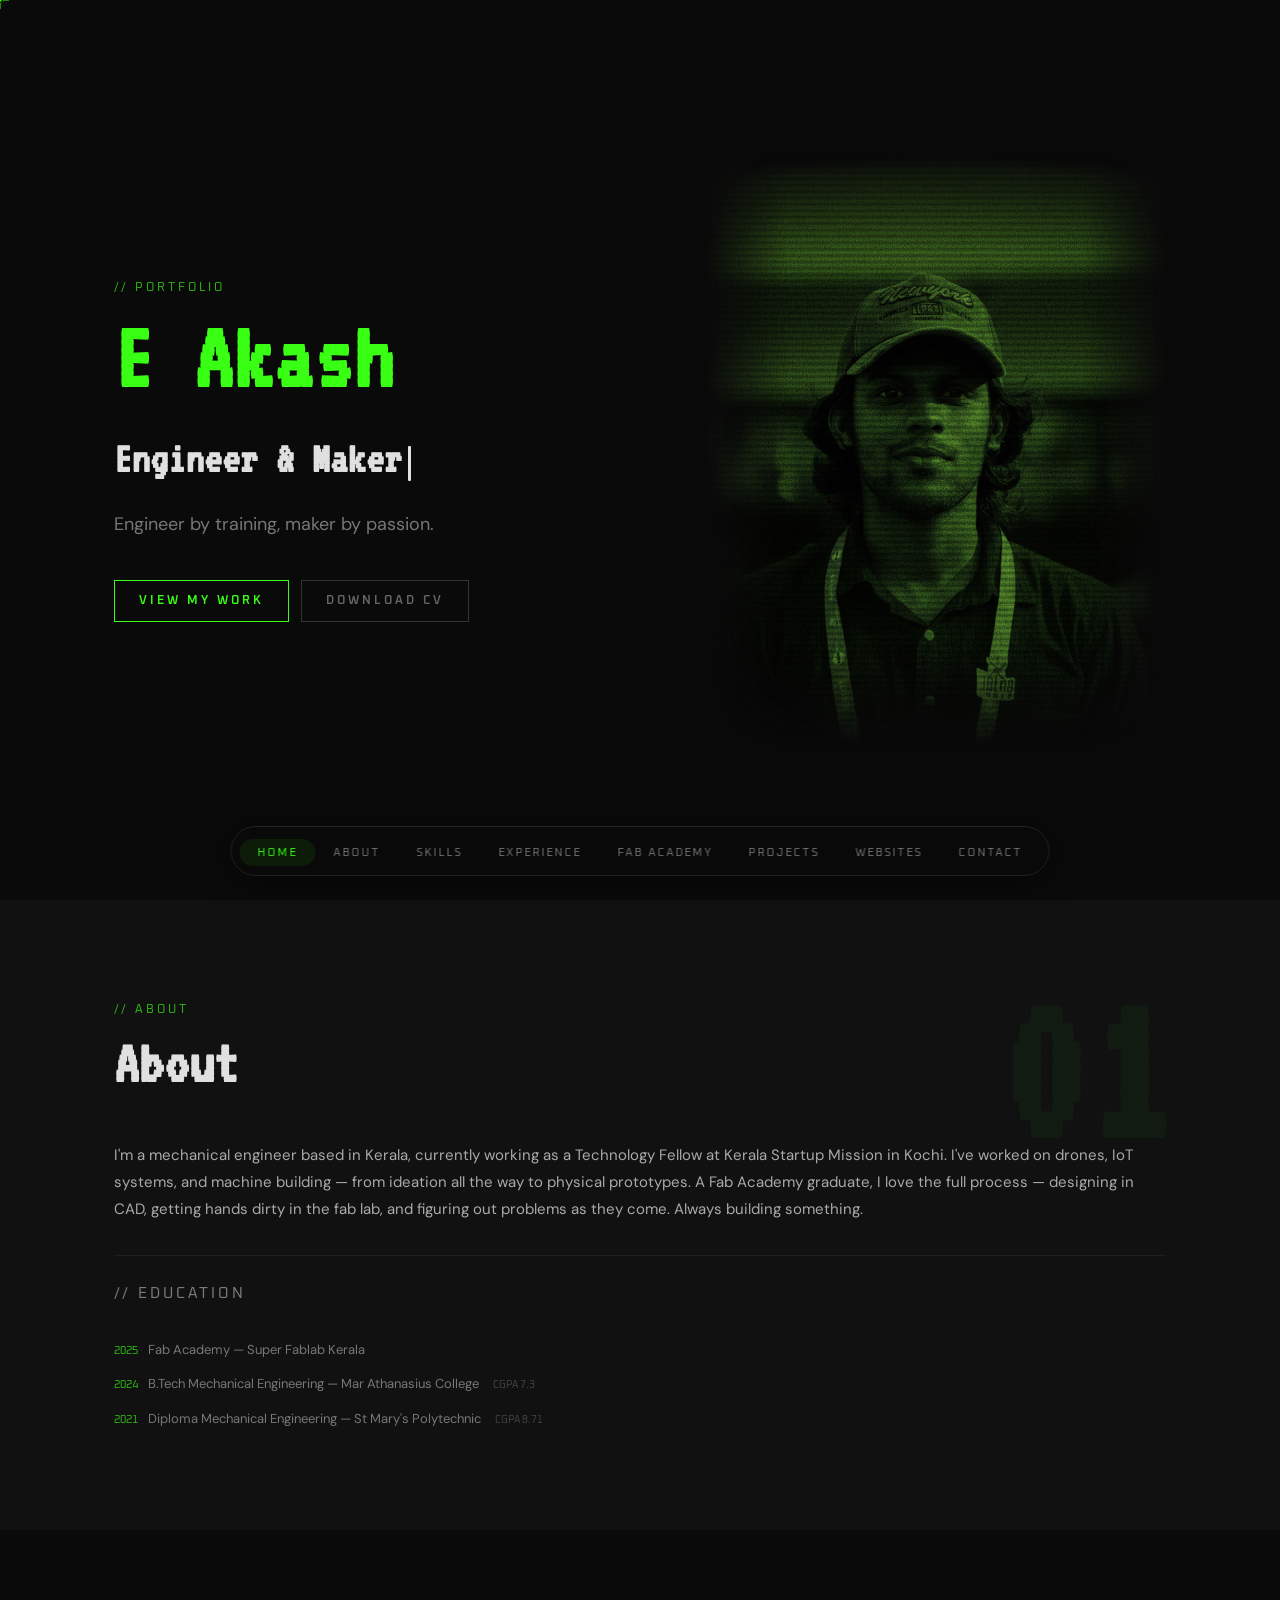
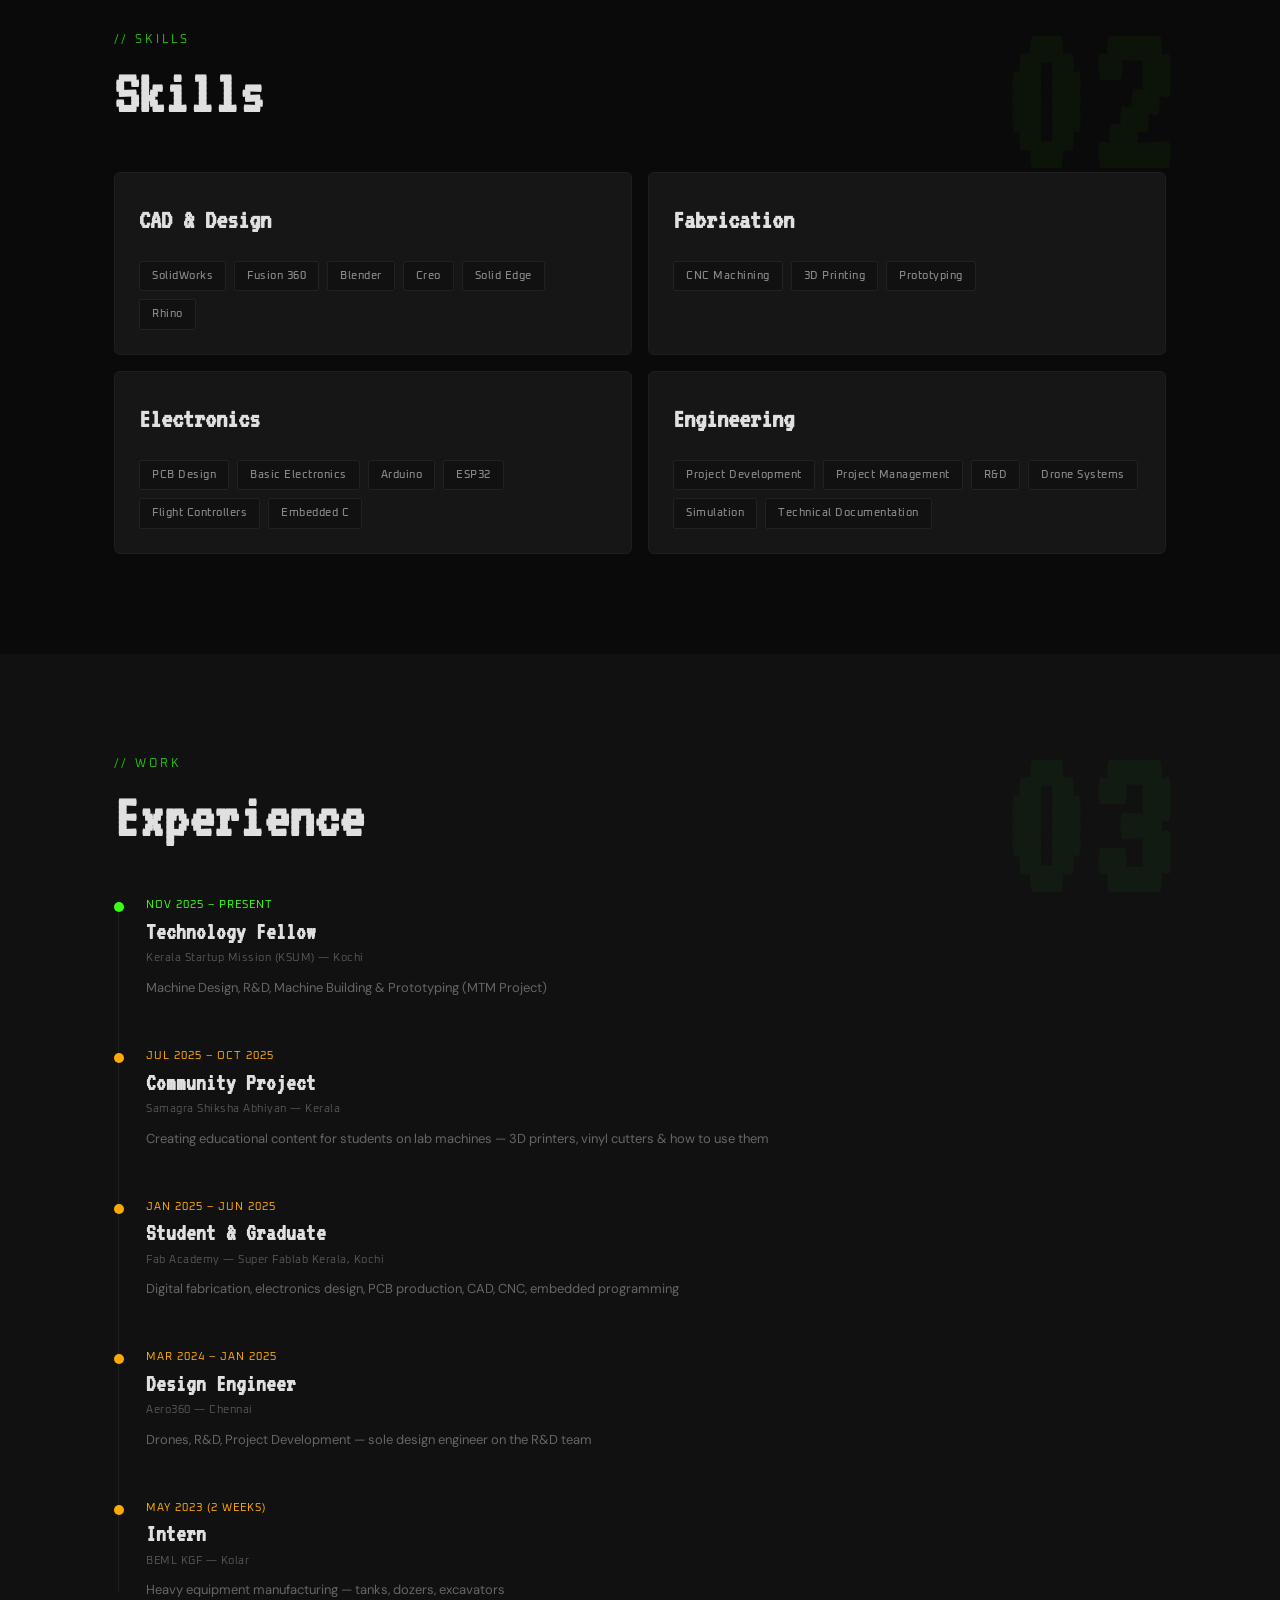
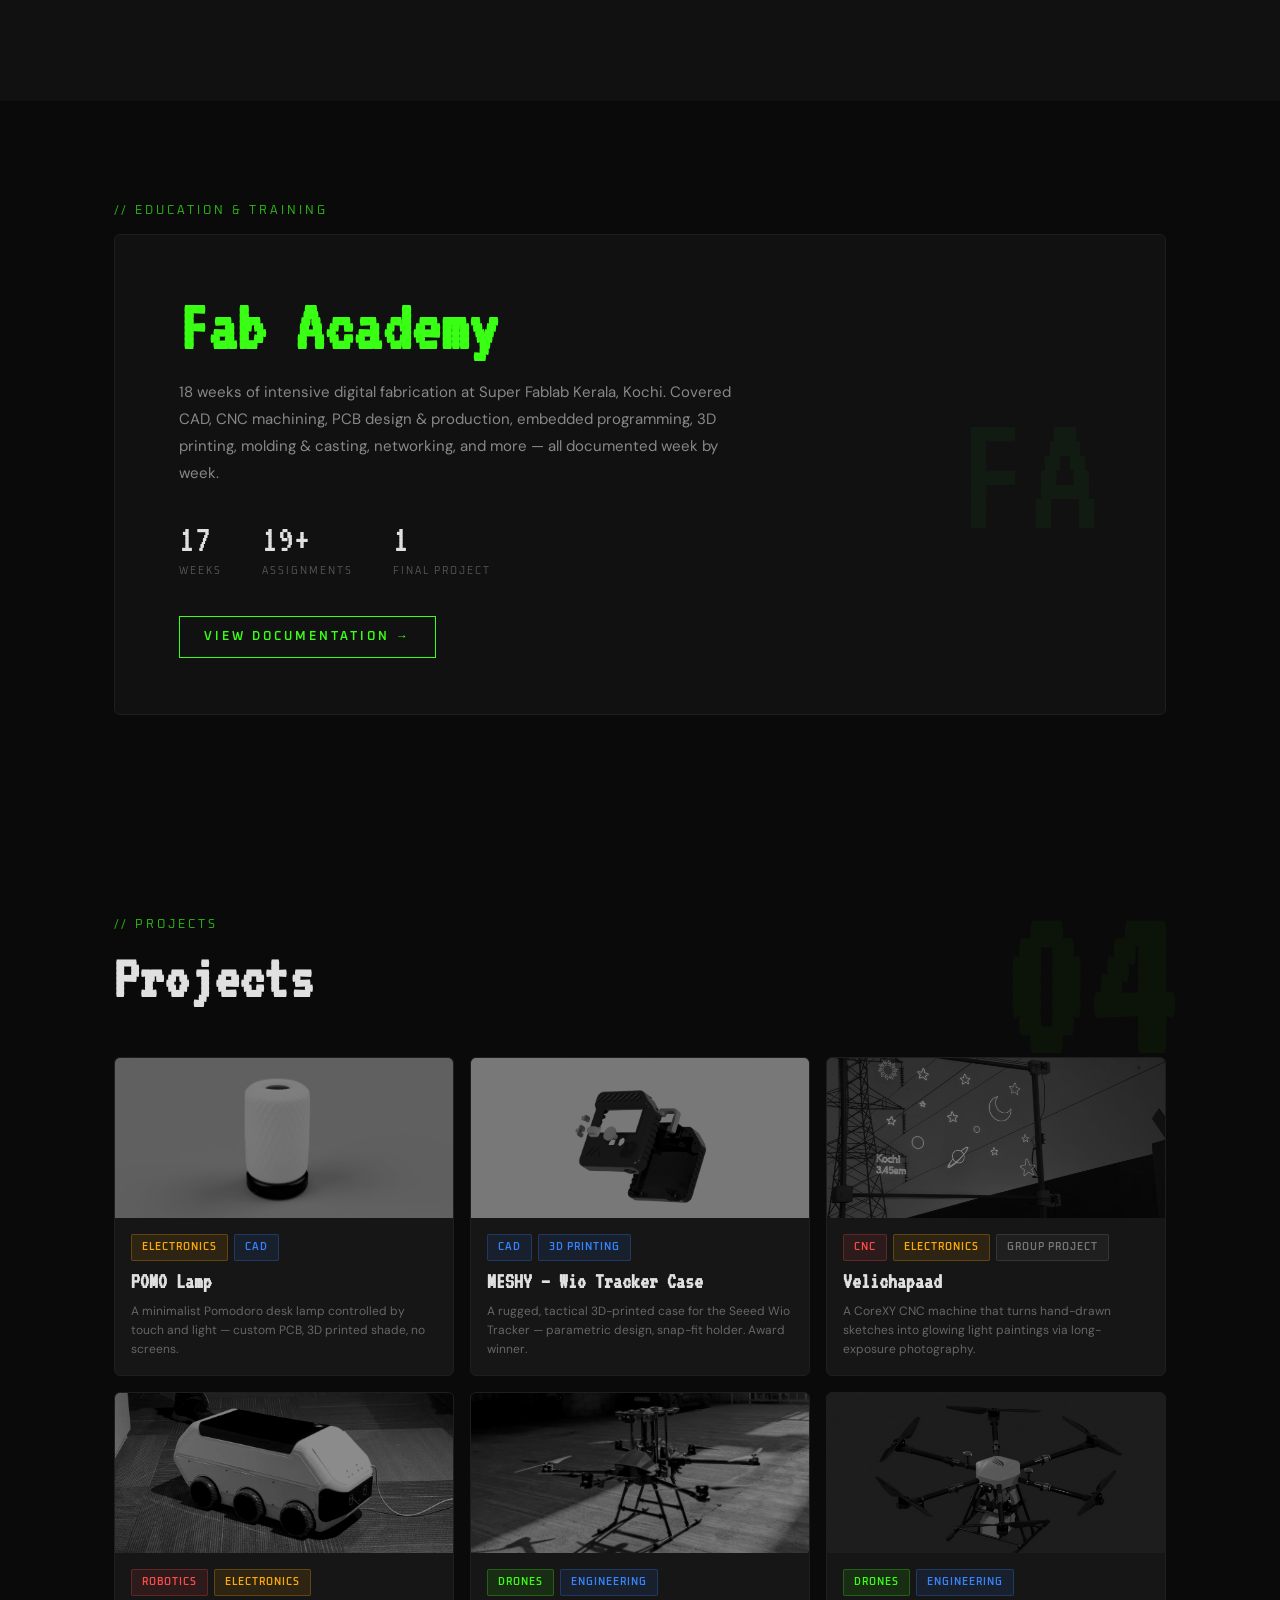
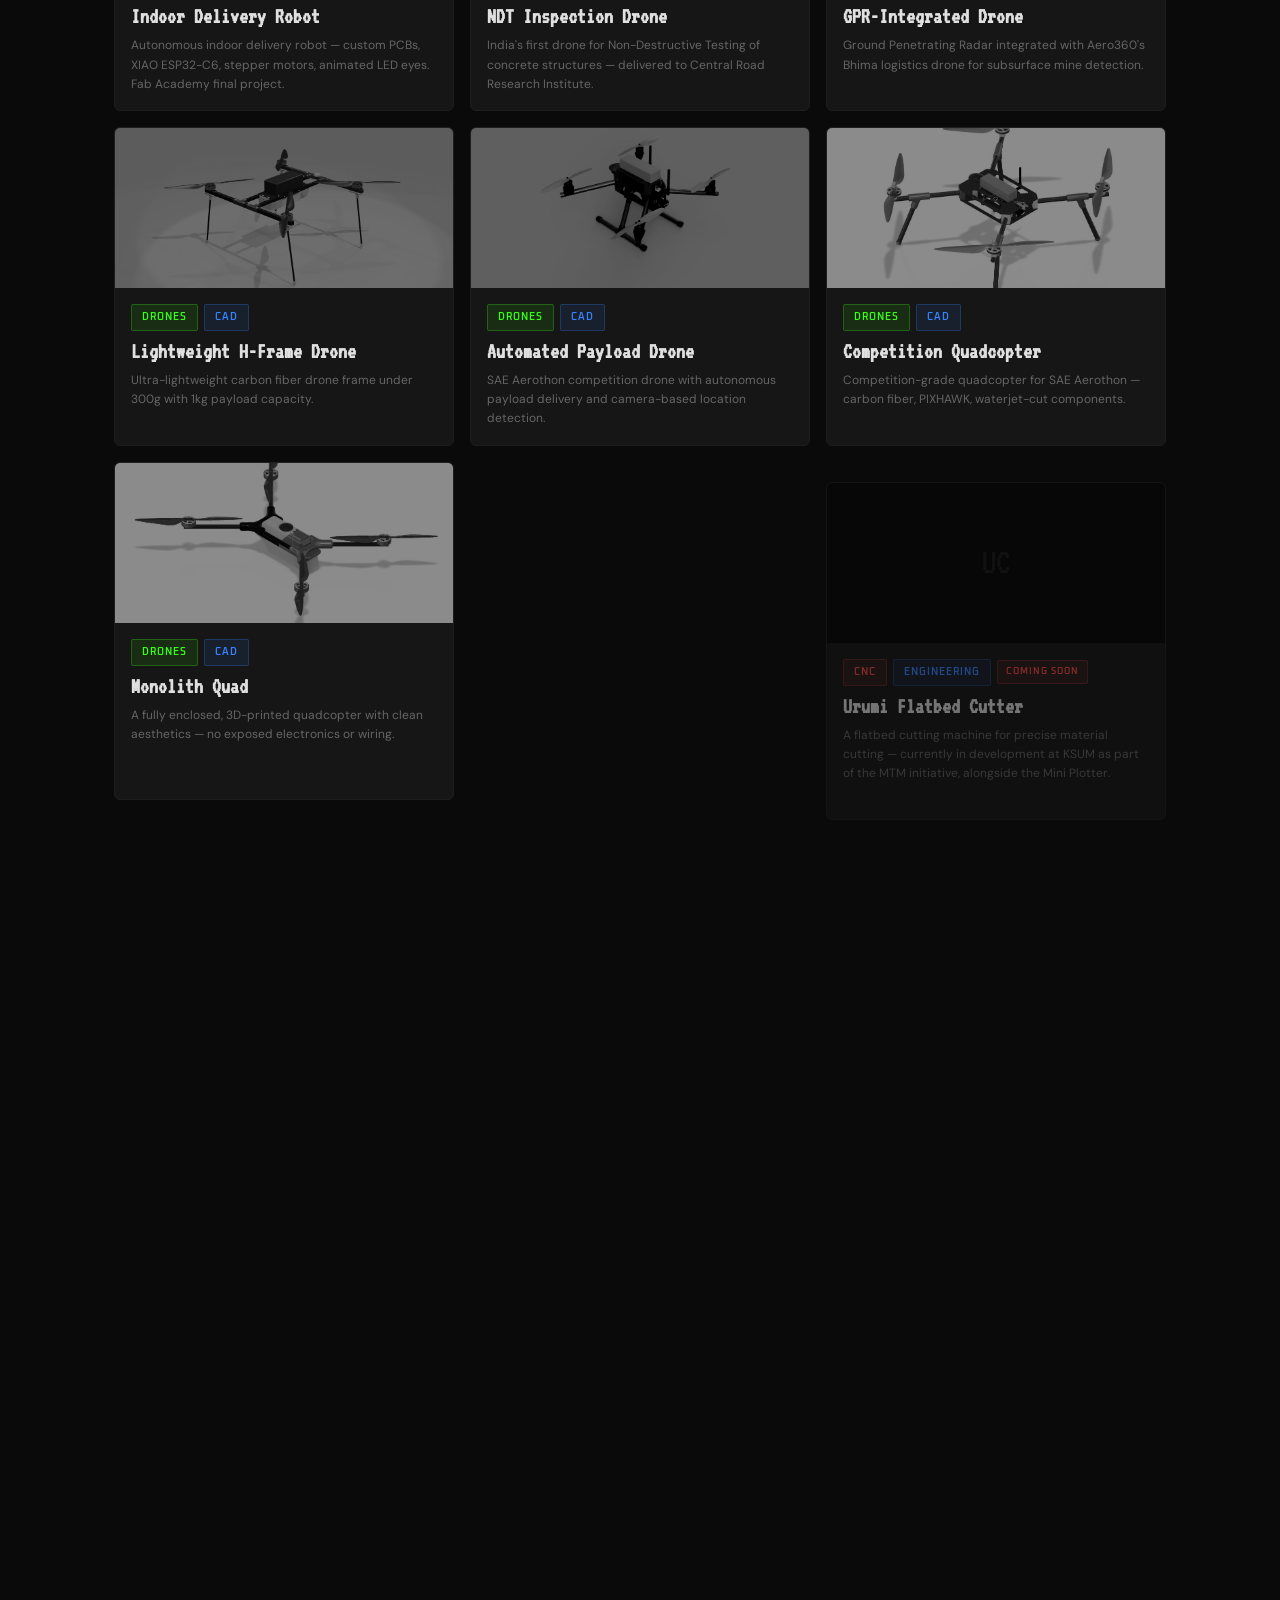
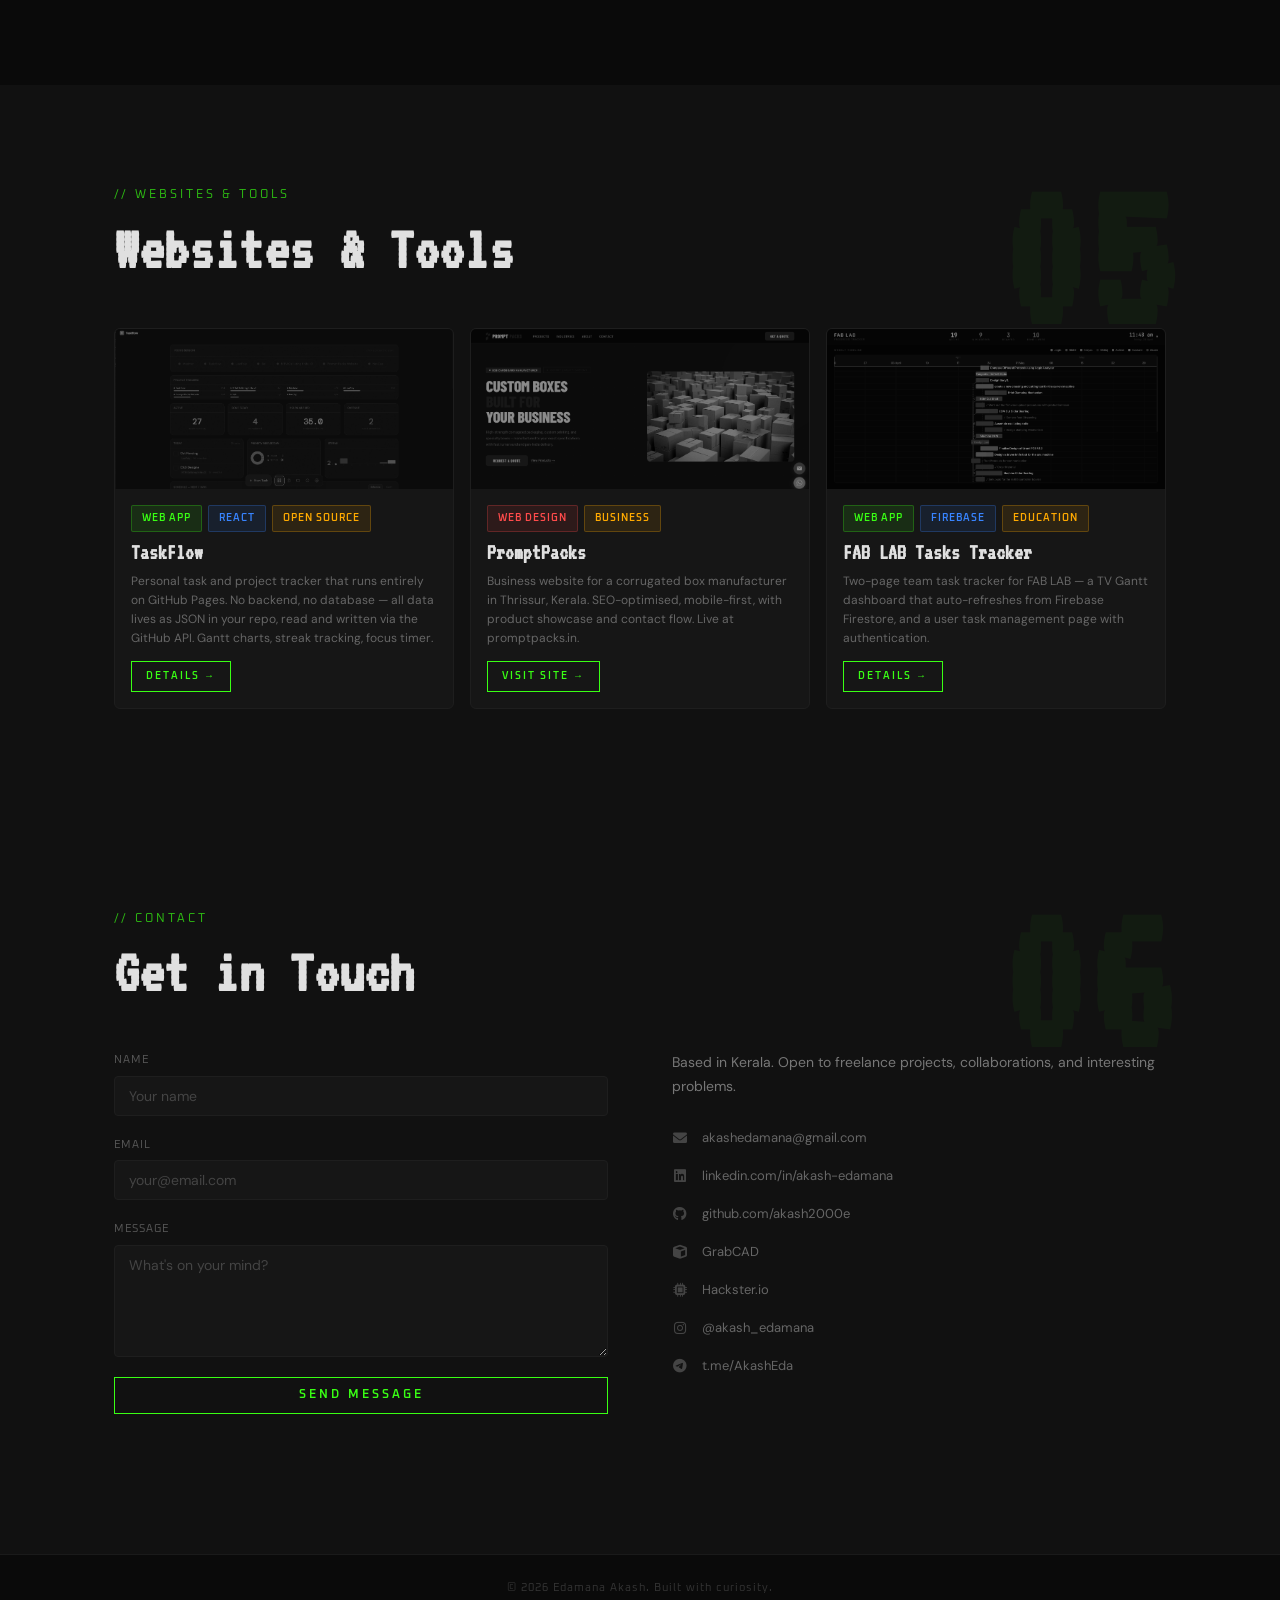
==== commit c78383a0: "Update website section images and NavCap link TaskFlow and FAB LAB Tasks Tracker cards now use the u" ====
--- a/index.html
+++ b/index.html
@@ -441,7 +441,7 @@
         </a>
 
         <!-- NavCap - In Progress -->
-        <a href="https://github.com/akash2000e/NavCap" target="_blank" rel="noopener" class="project-card">
+        <a href="https://www.hackster.io/538394/navcap-d61fa3" target="_blank" rel="noopener" class="project-card">
           <div class="card-img" style="background-image: url('Images/projects/NavCap.jpeg')">
             <span class="card-img-fallback">NC</span>
           </div>
@@ -504,7 +504,7 @@
 
         <!-- TaskFlow -->
         <div class="project-card webtool-card">
-          <div class="card-img" style="background: linear-gradient(135deg, #0d1117 0%, #1a2332 100%);">
+          <div class="card-img" style="background-image: url('Images/Website/Taskflow.png')">
             <span class="card-img-fallback">TF</span>
           </div>
           <div class="card-body">
@@ -541,7 +541,7 @@
 
         <!-- FAB LAB Tasks Tracker -->
         <div class="project-card webtool-card">
-          <div class="card-img" style="background-image: url('Images/Website/TaskTracker.png')">
+          <div class="card-img" style="background-image: url('Images/Website/FABLABTasks%20Tracker.png')">
             <span class="card-img-fallback">FT</span>
           </div>
           <div class="card-body">
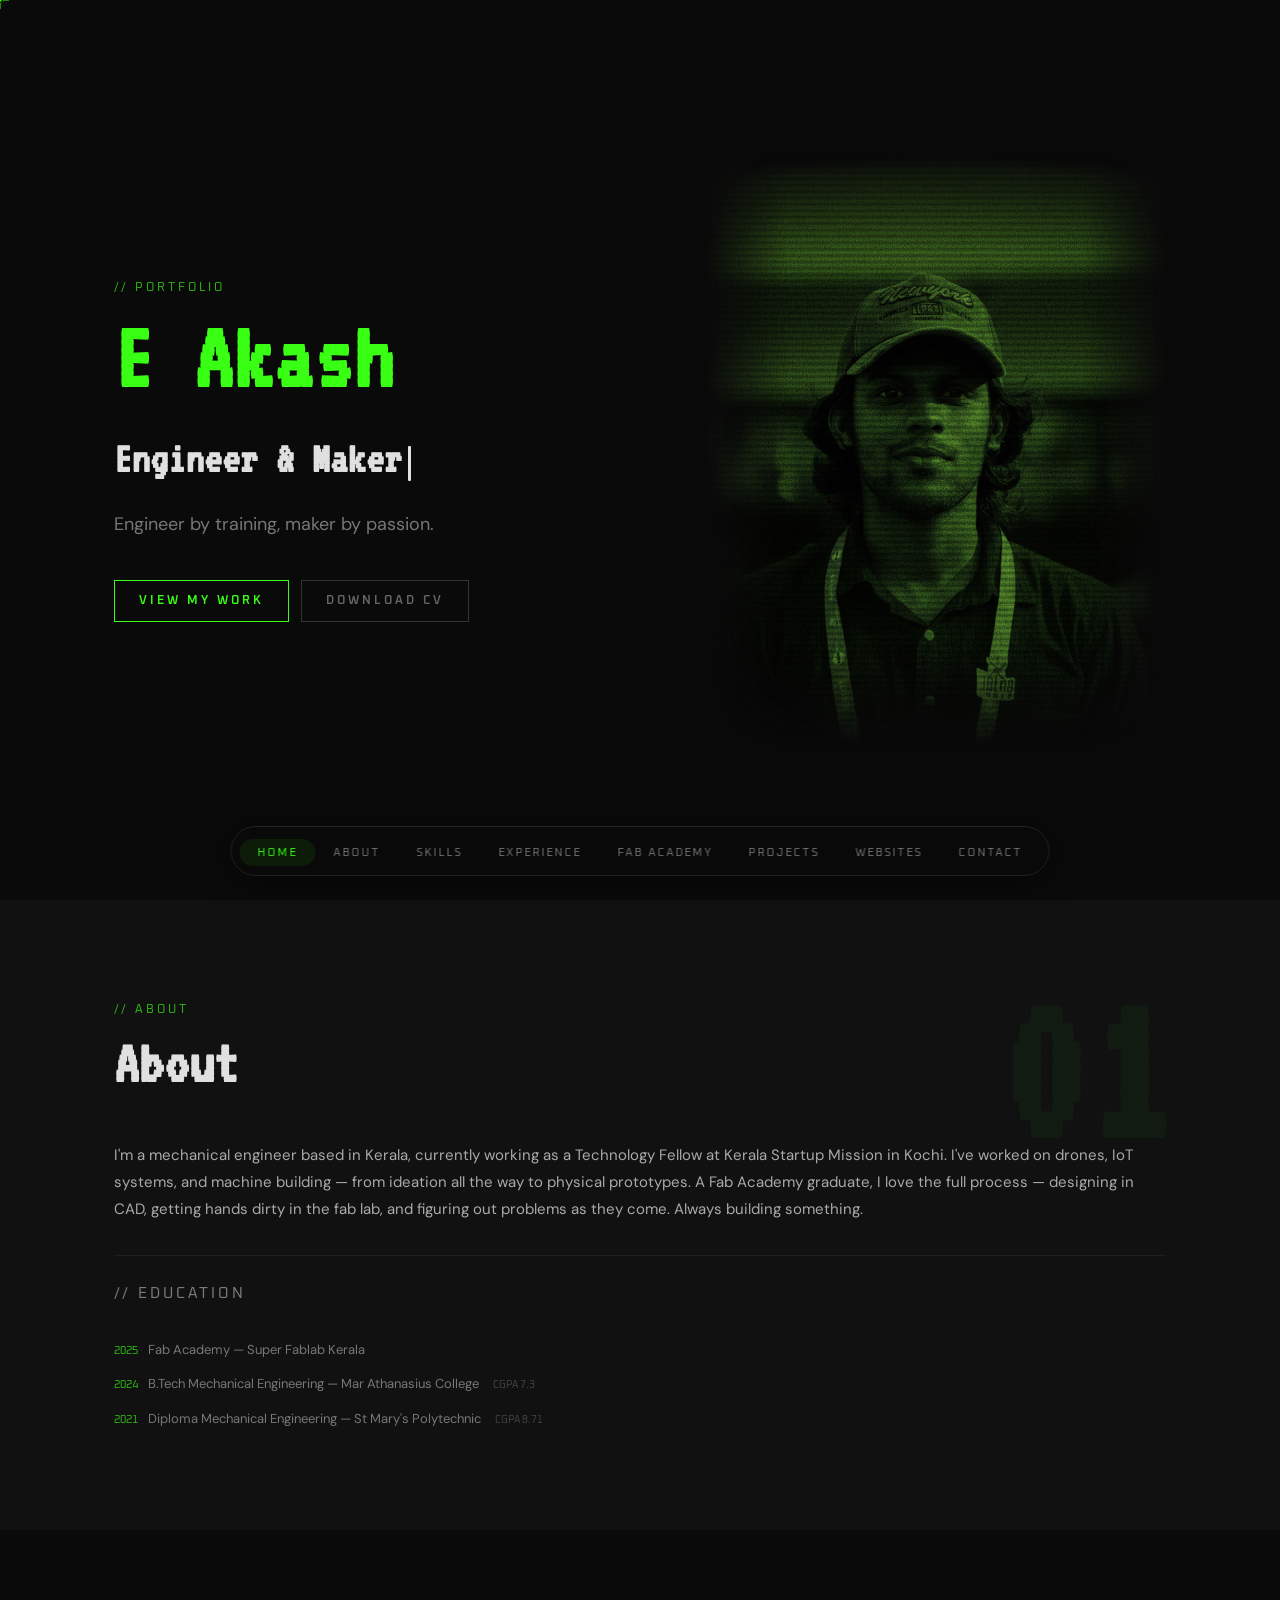
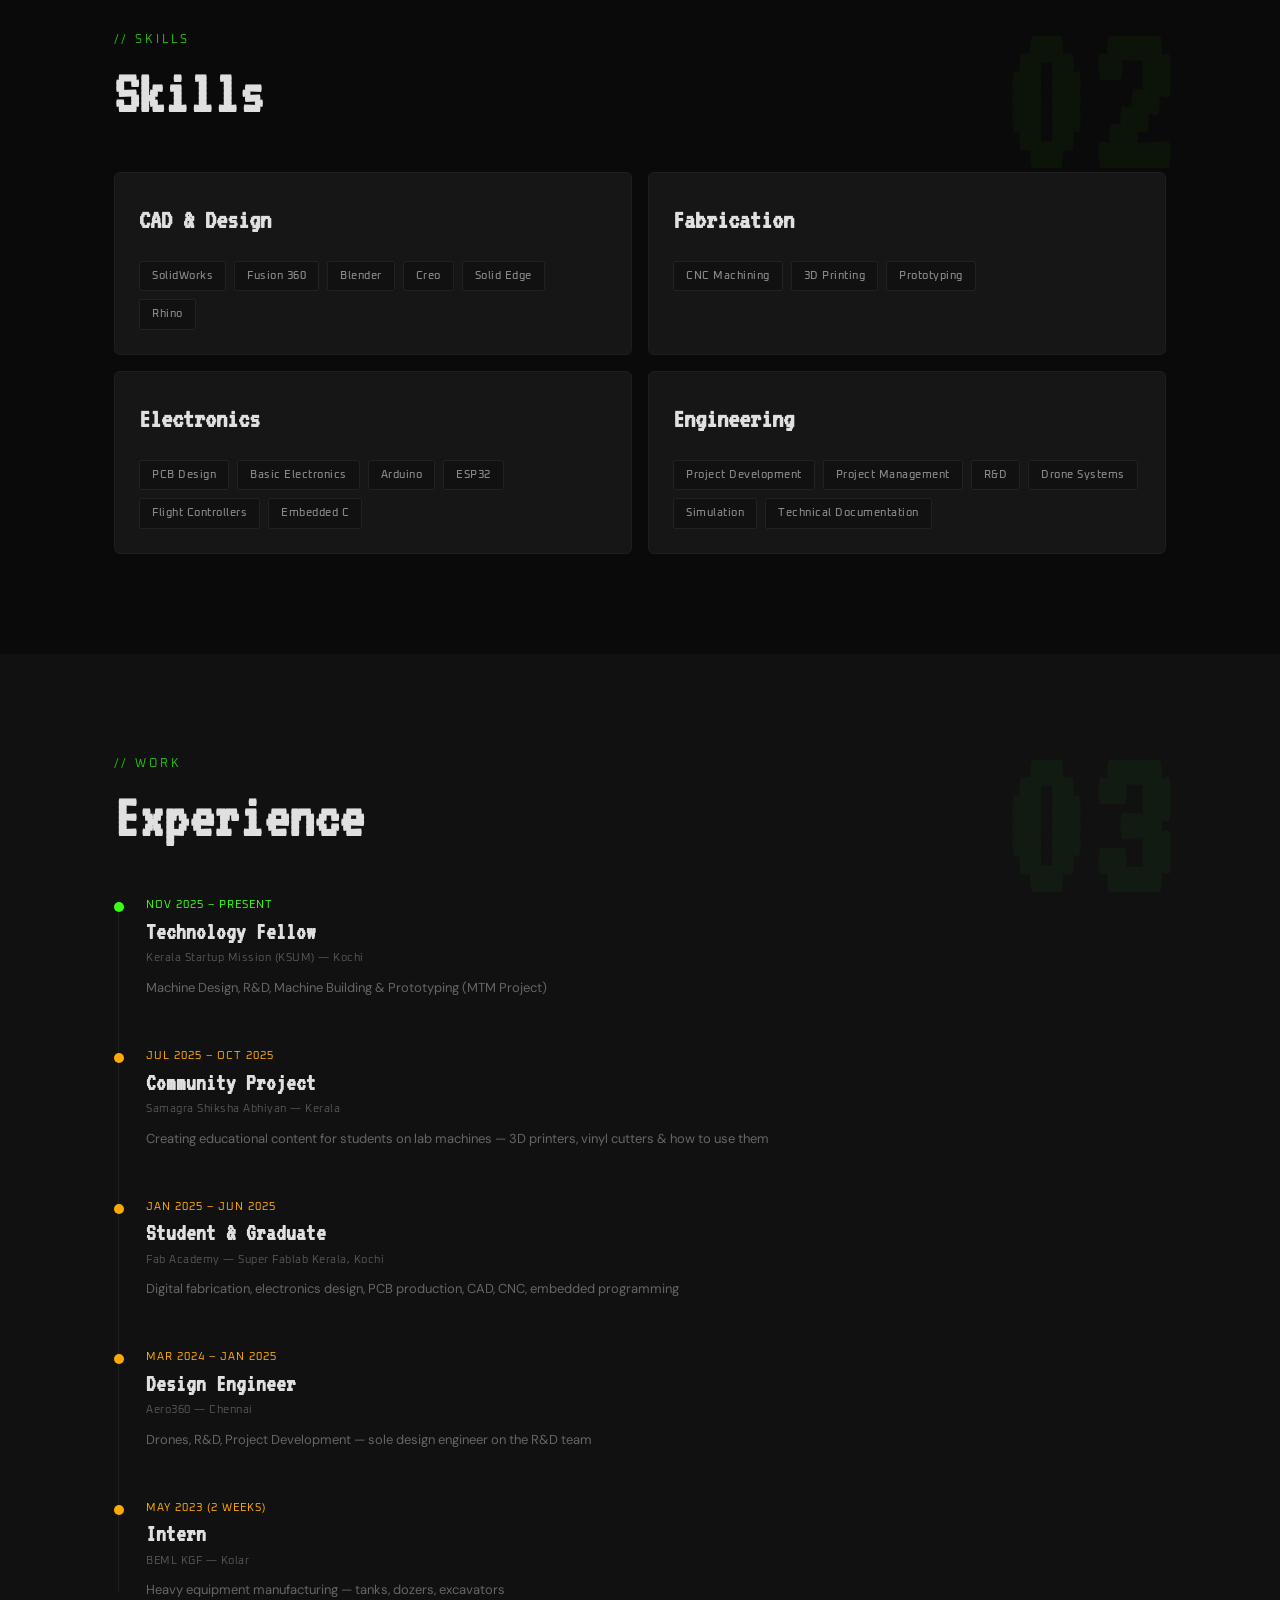
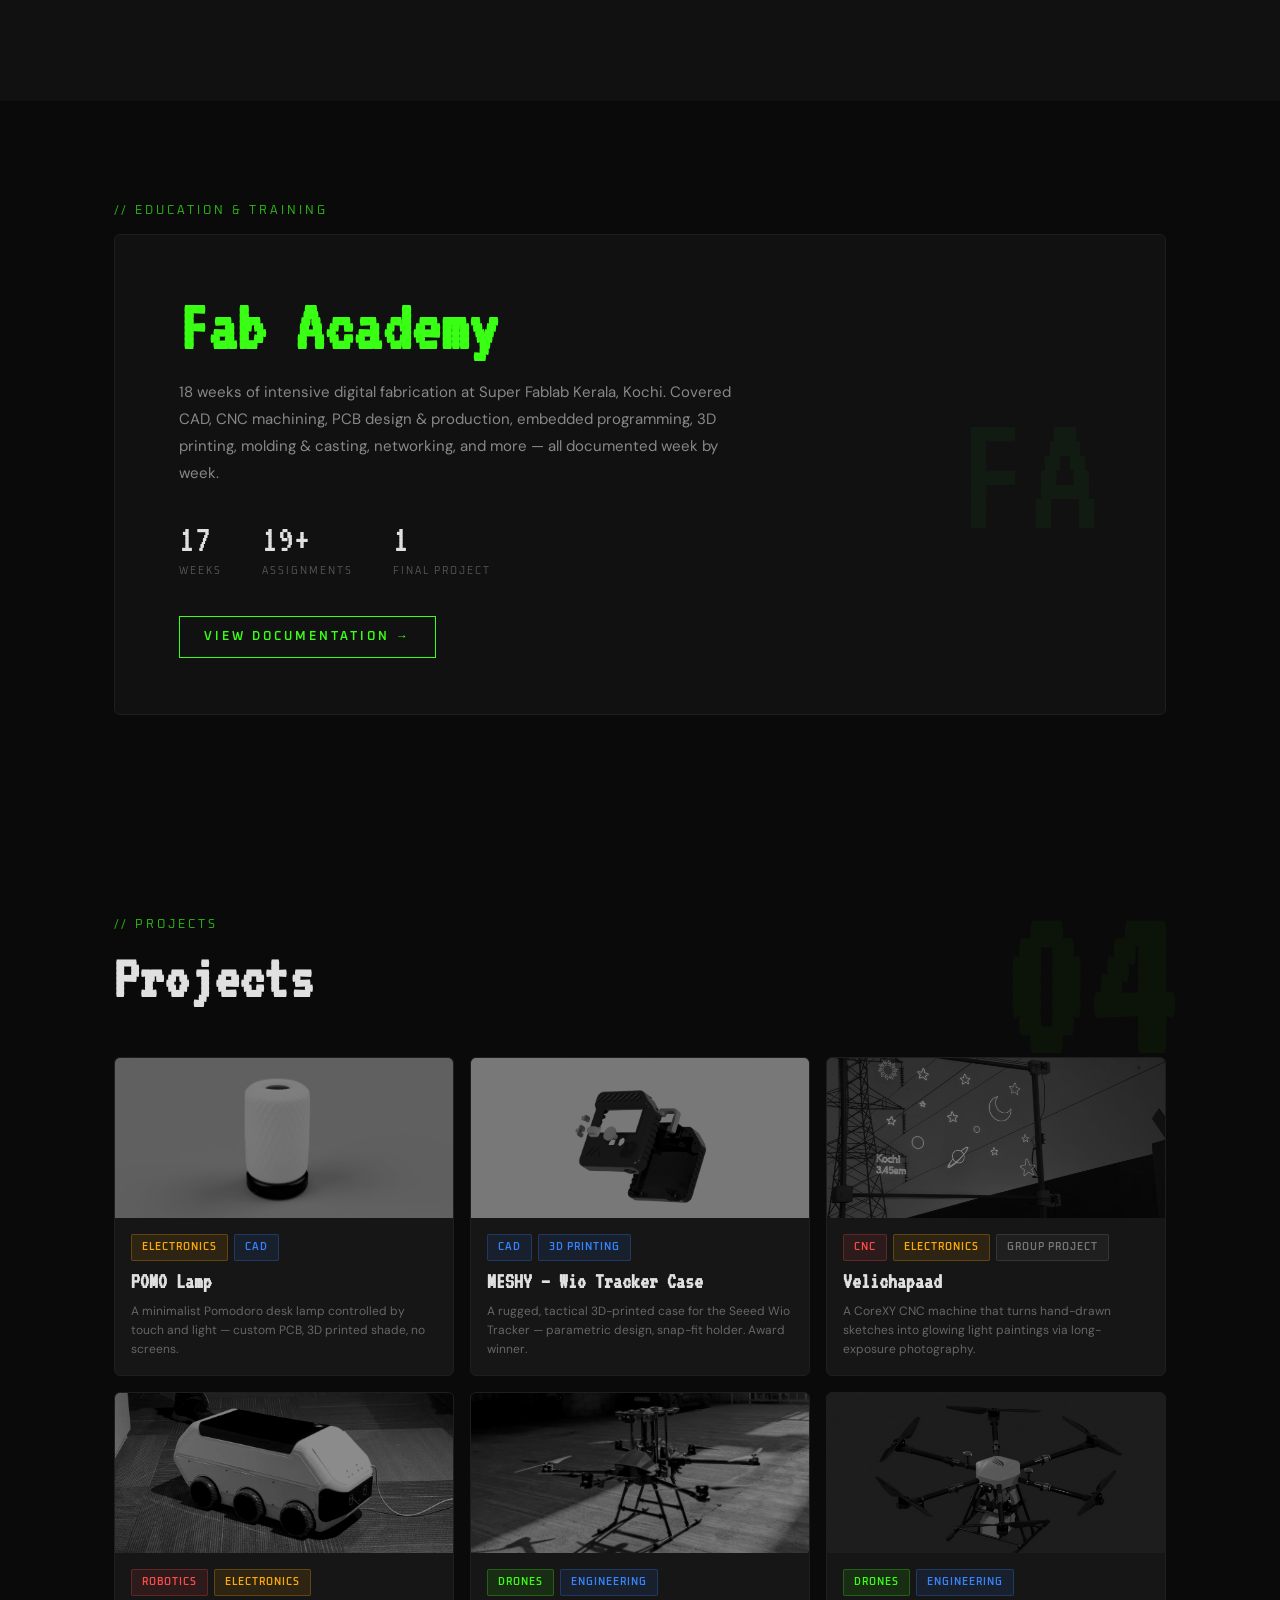
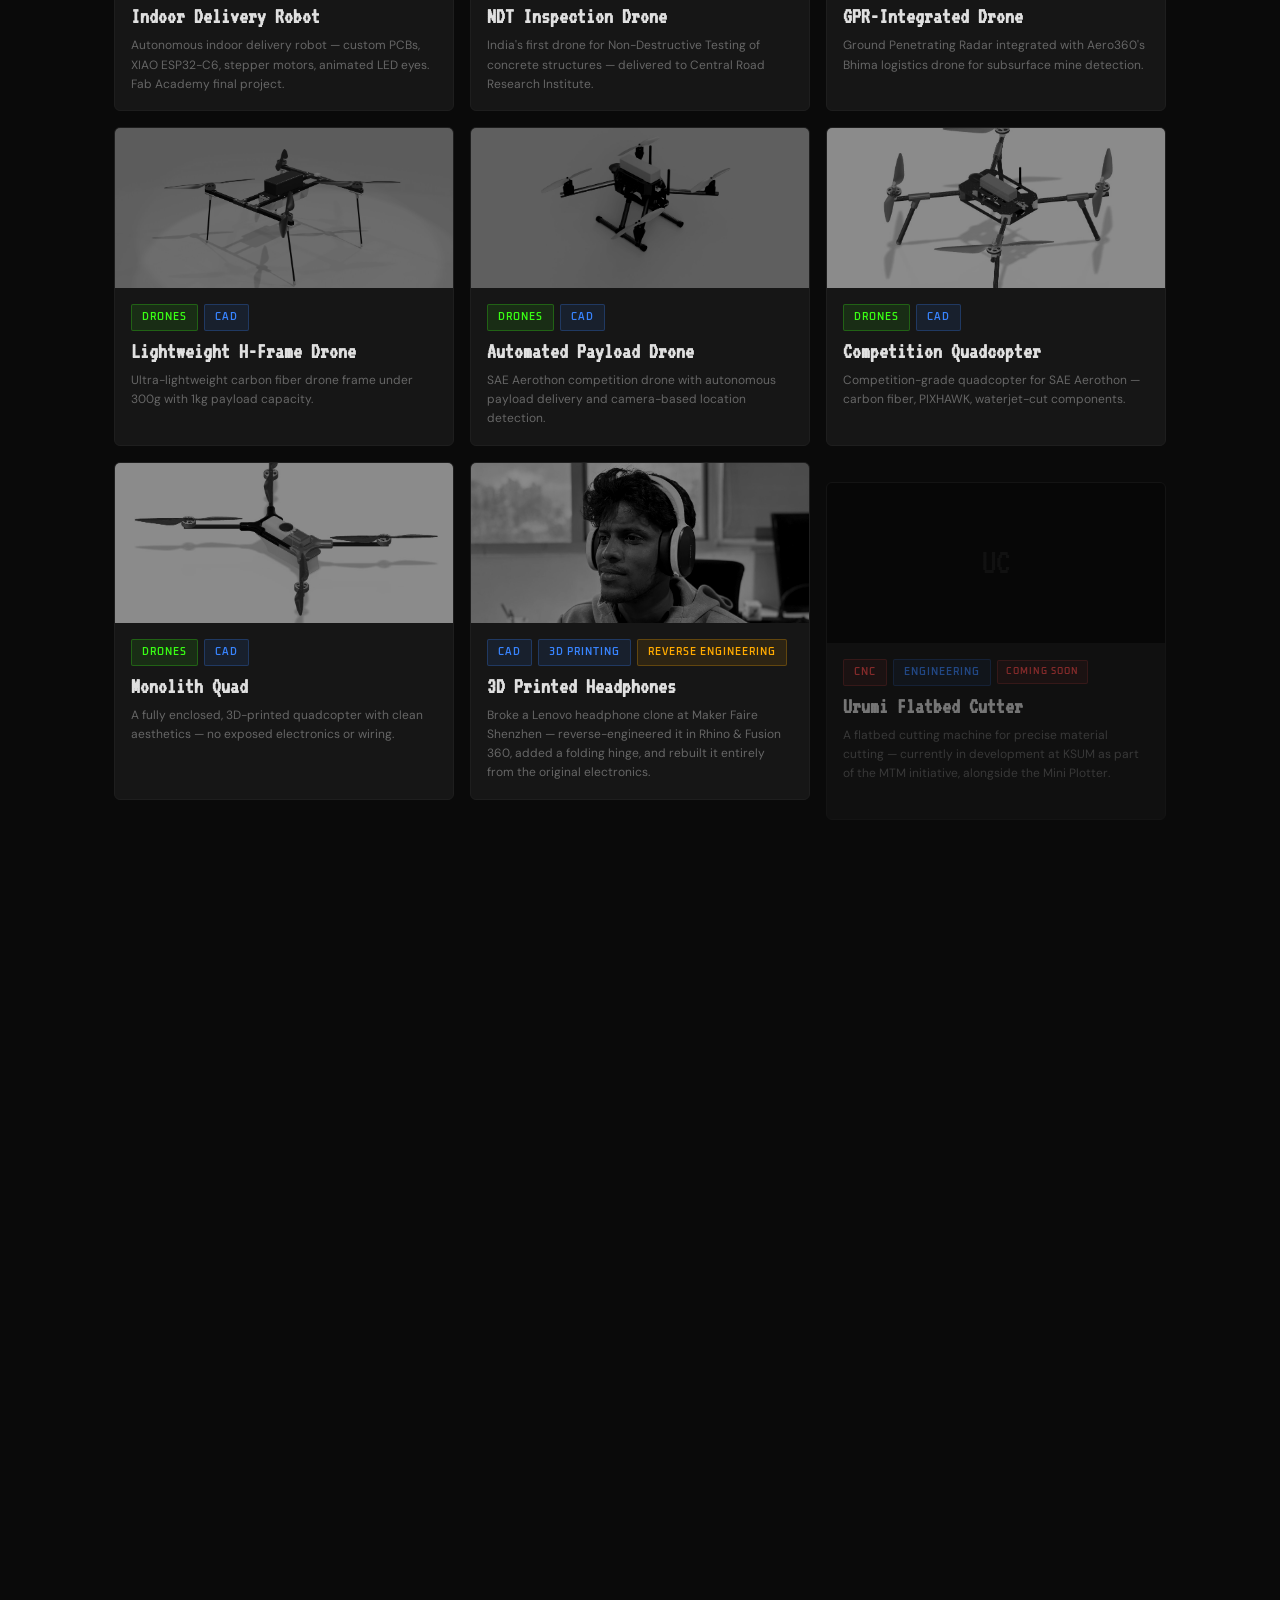
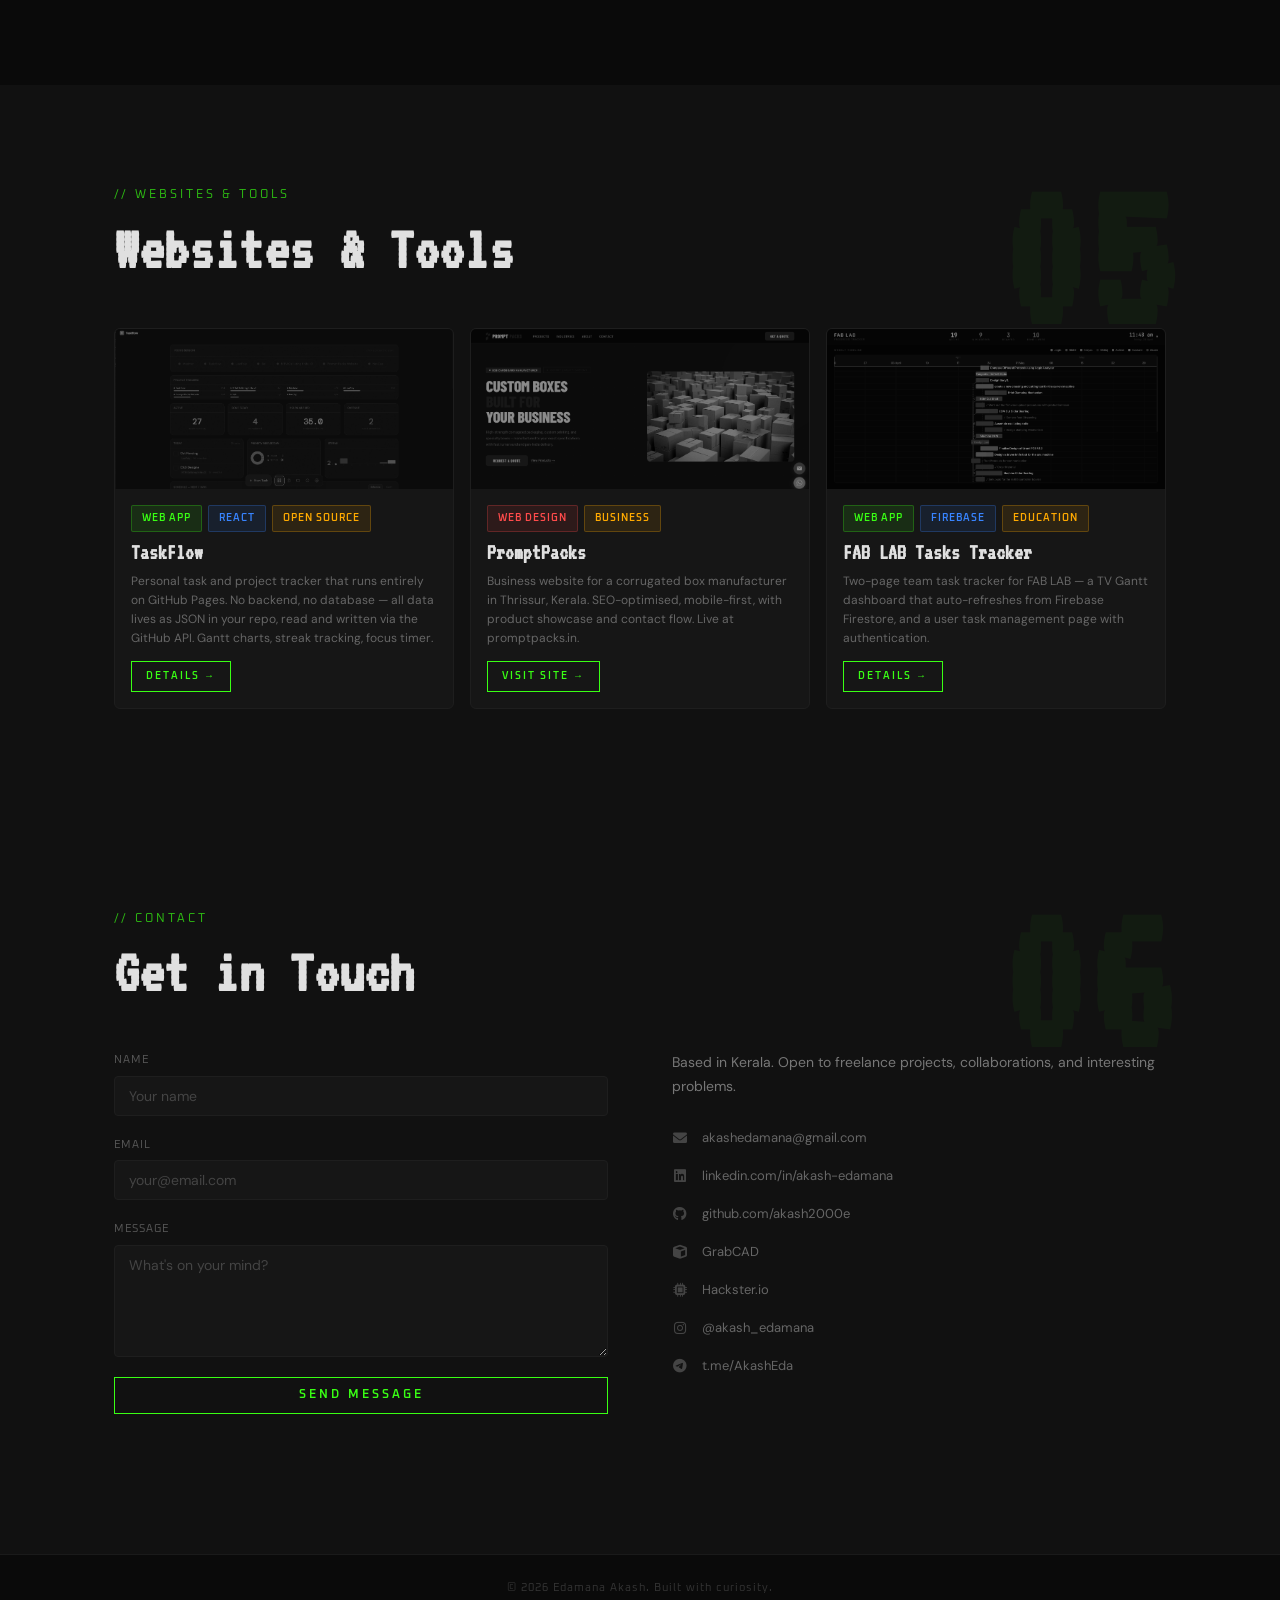
==== commit 27ab7775: "Update 3D printed headphone card image Co-Authored-By: Claude Sonnet 4.6 <noreply@anthropic.com>" ====
--- a/index.html
+++ b/index.html
@@ -394,7 +394,7 @@
 
         <!-- 3D Printed Headphones -->
         <a href="Project%20Documentation/3d-printed-headphone.html" target="_blank" rel="noopener" class="project-card">
-          <div class="card-img" style="background-image: url('Images/projects/WhatsApp%20Image%202026-04-18%20at%209.09.54%20PM.jpeg')">
+          <div class="card-img" style="background-image: url('Images/projects/3DPrintedHEad%20phone.jpeg')">
             <span class="card-img-fallback">3H</span>
           </div>
           <div class="card-body">
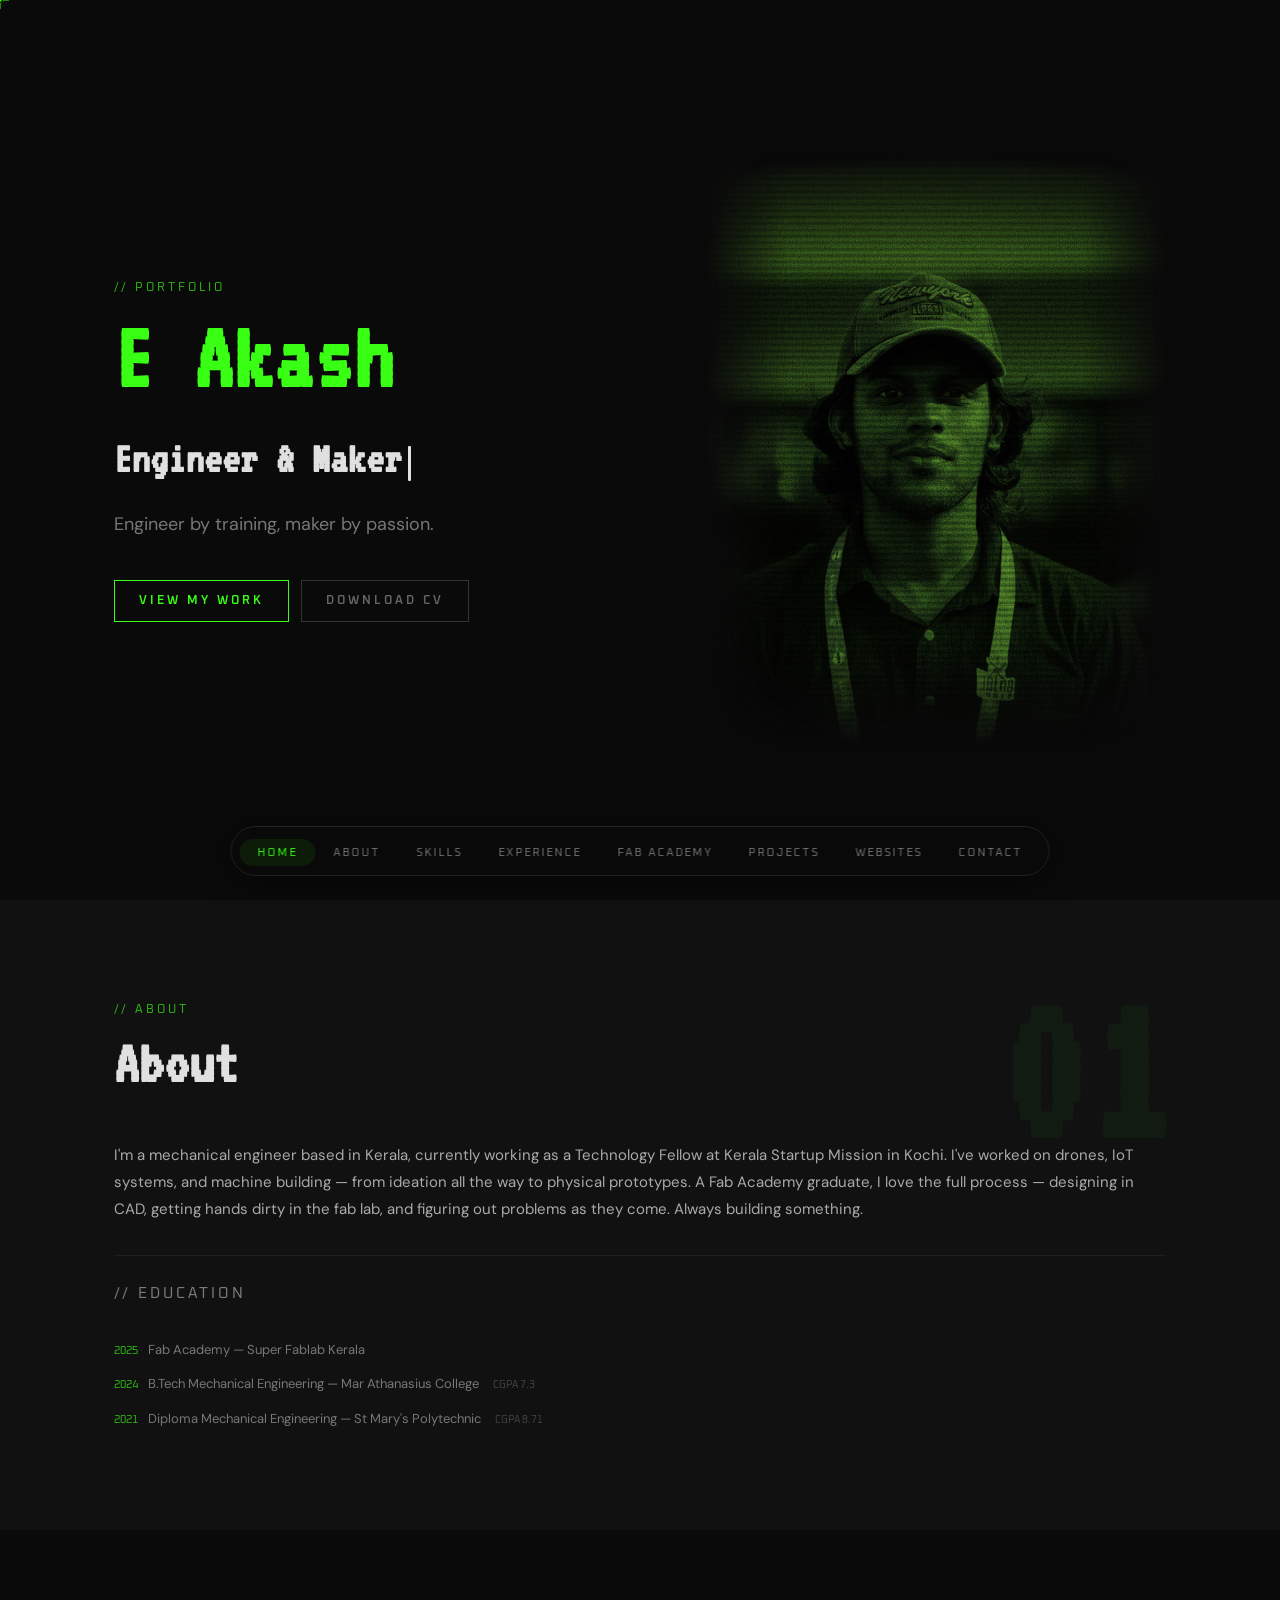
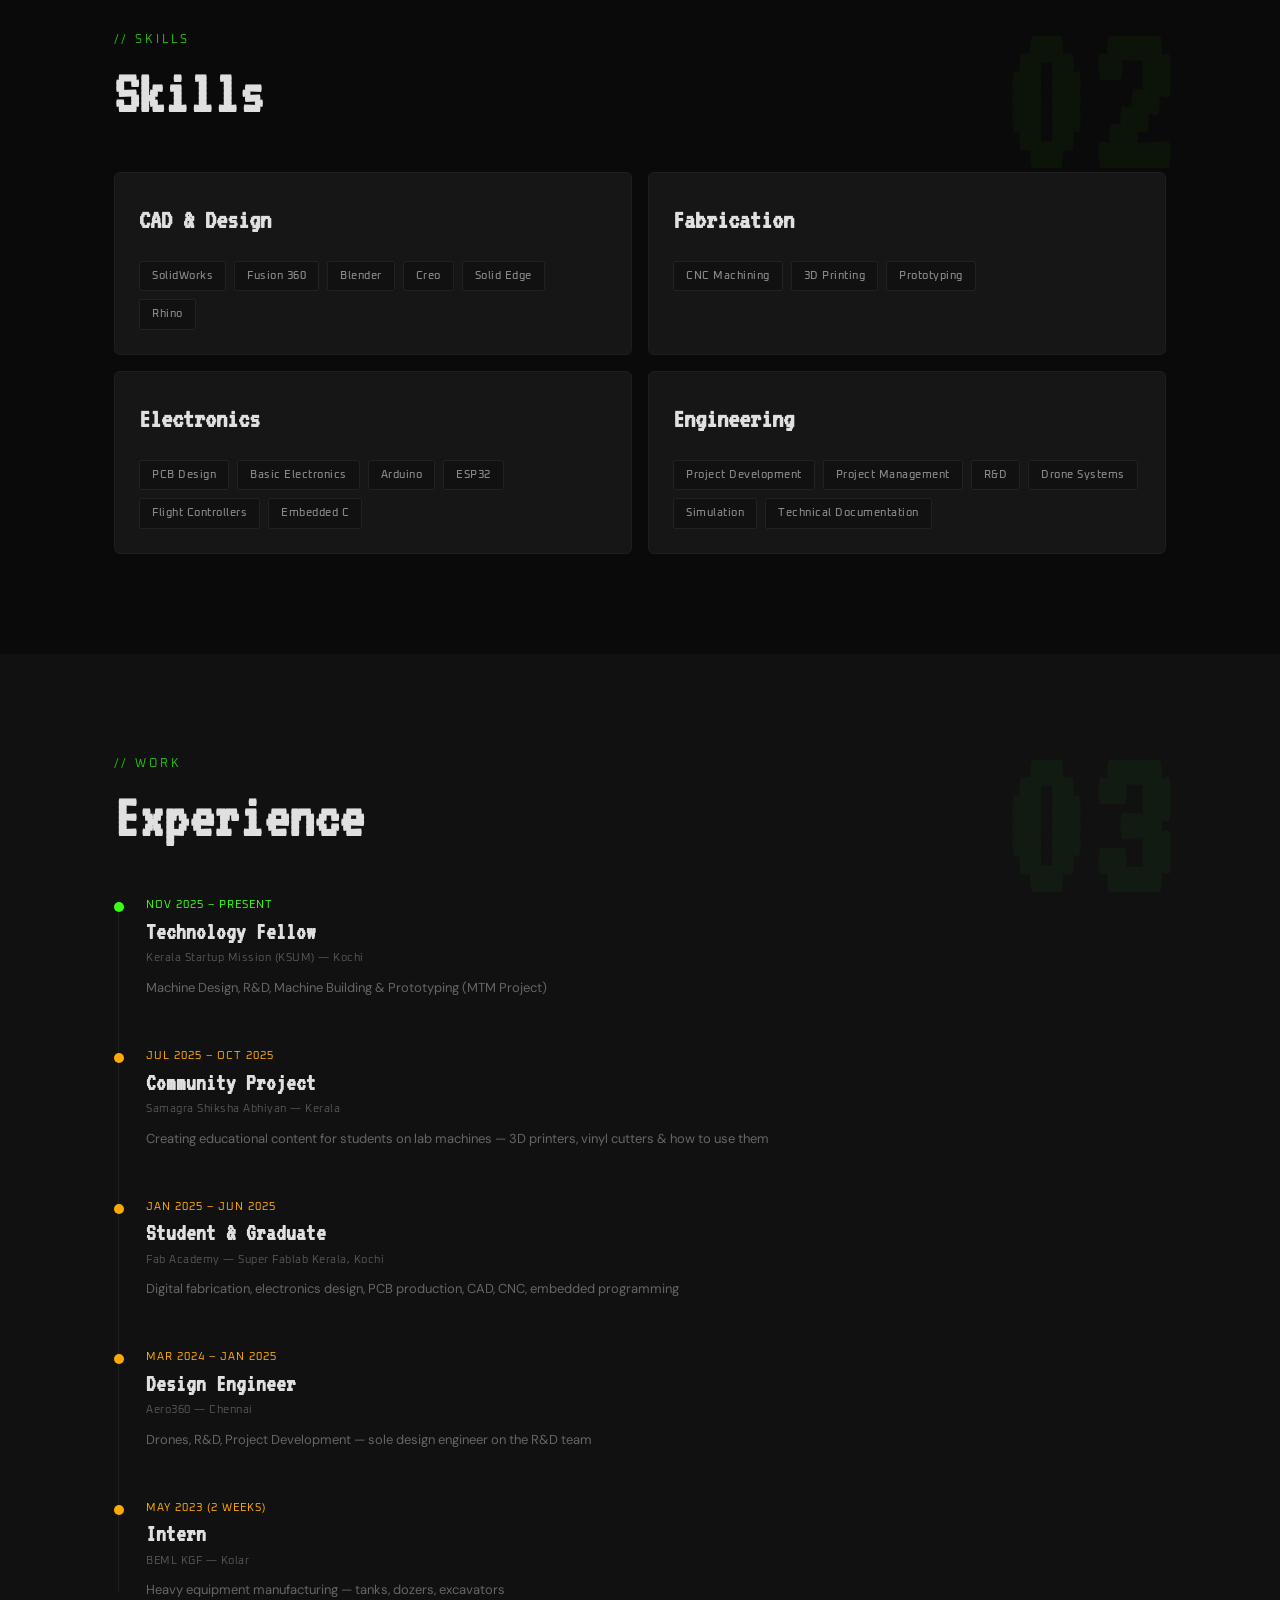
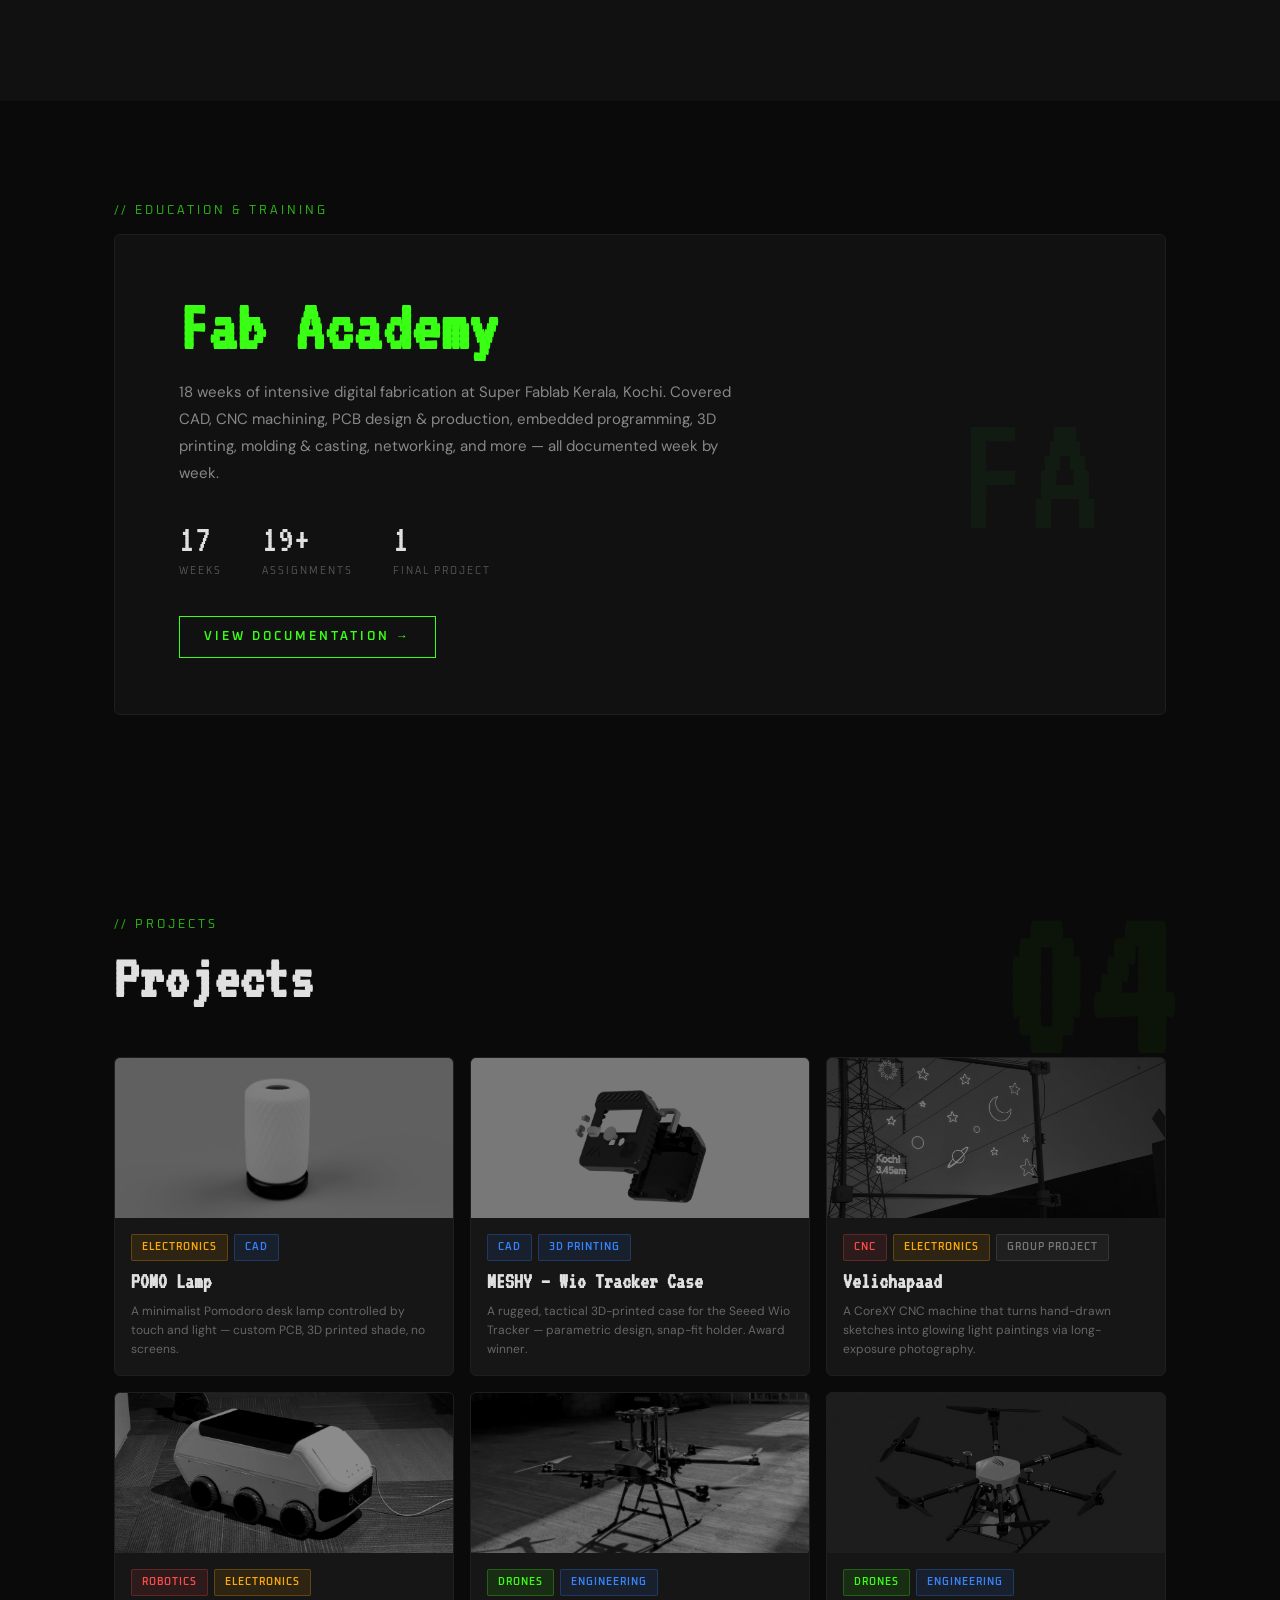
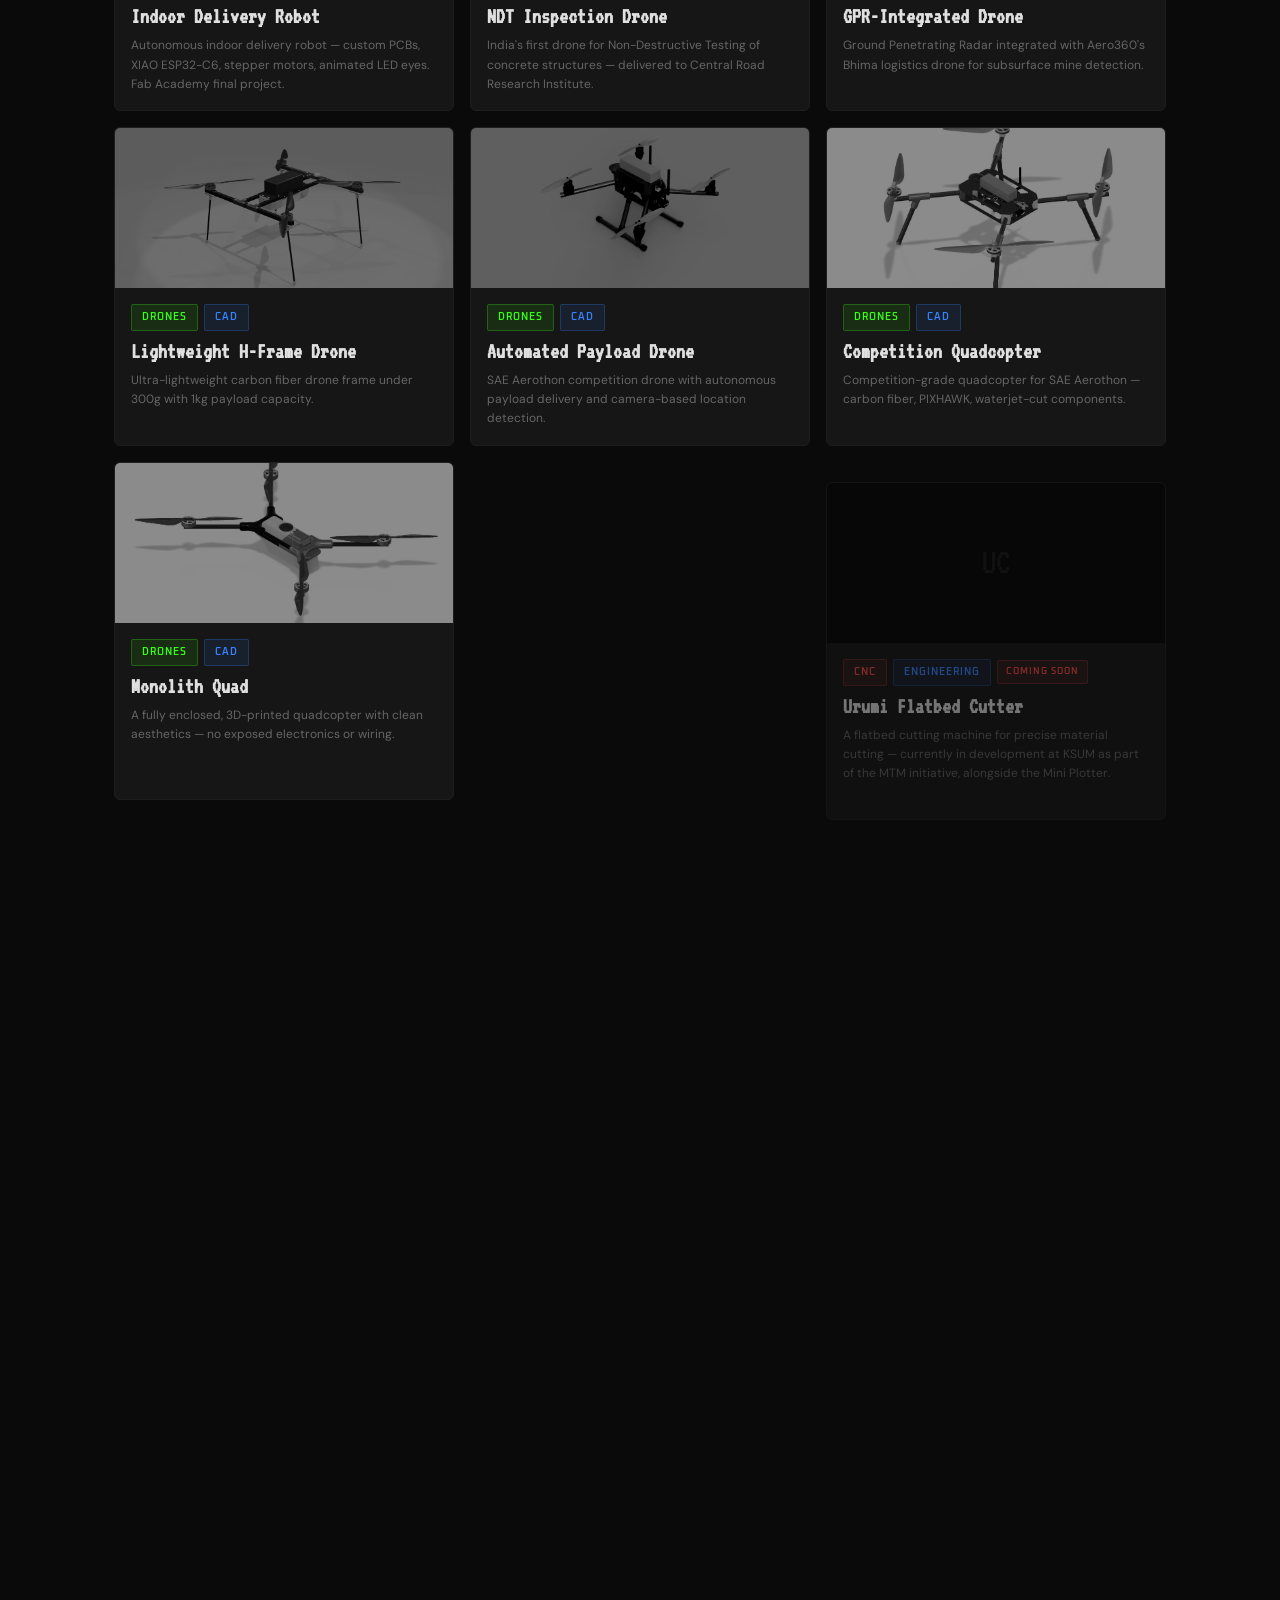
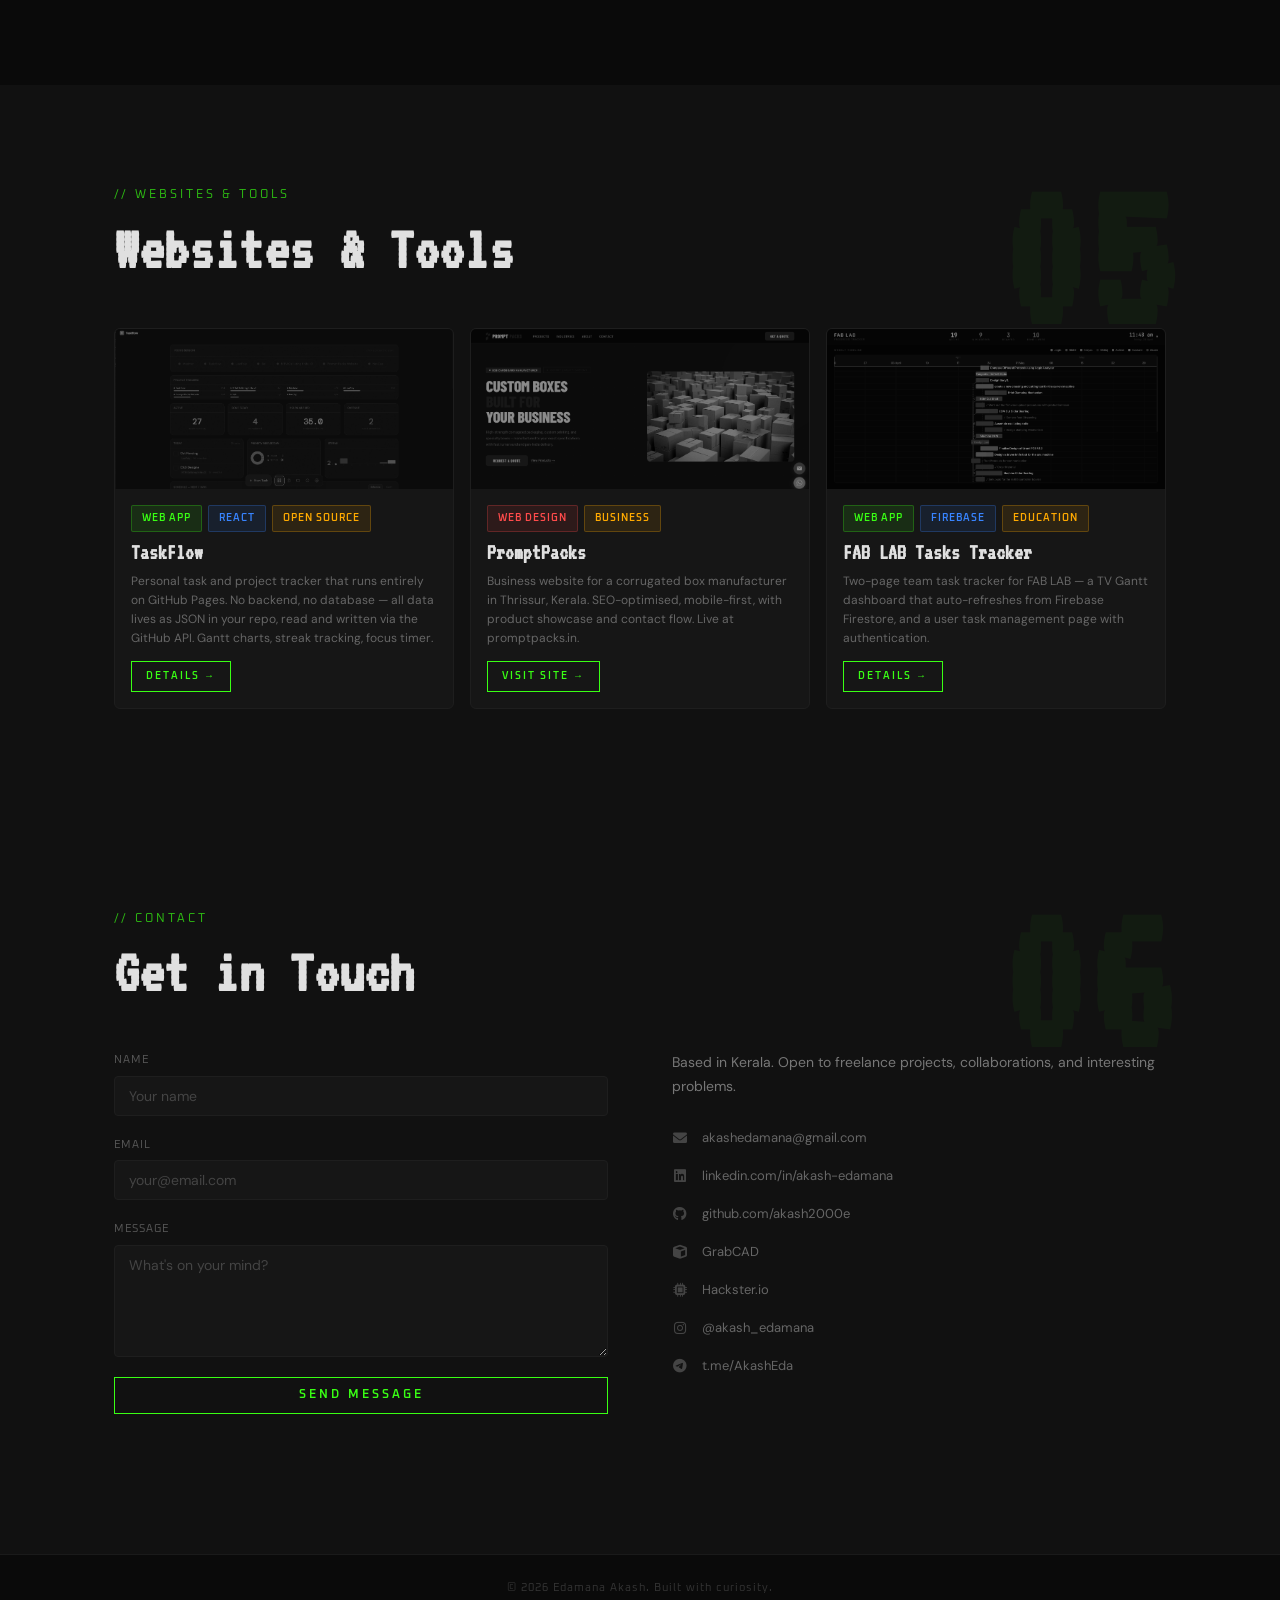
==== commit 95a9fe93: "Add link to Urumi Flatbed Cutter project Co-Authored-By: Claude Sonnet 4.6 <noreply@anthropic.com>" ====
--- a/index.html
+++ b/index.html
@@ -408,8 +408,8 @@
           </div>
         </a>
 
-        <!-- 14. Urumi Flatbed Cutter - Coming Soon -->
-        <div class="project-card coming-soon">
+        <!-- 14. Urumi Flatbed Cutter -->
+        <a href="https://projects.fablabkerala.in/mtm_projects/urumi/" target="_blank" rel="noopener" class="project-card coming-soon">
           <div class="card-img">
             <span class="card-img-fallback">UC</span>
           </div>
@@ -422,7 +422,7 @@
             <h3 class="card-title">Urumi Flatbed Cutter</h3>
             <p class="card-desc">A flatbed cutting machine for precise material cutting — currently in development at KSUM as part of the MTM initiative, alongside the Mini Plotter.</p>
           </div>
-        </div>
+        </a>
 
         <!-- 13. Mini Plotter -->
         <a href="https://projects.fablabkerala.in/mtm_projects/mini_plotter/" target="_blank" rel="noopener" class="project-card">
--- a/styles.css
+++ b/styles.css
@@ -1048,6 +1048,45 @@
   display: block;
 }
 
+.doc-subheading {
+  font-family: 'Oxanium', sans-serif;
+  font-size: 16px;
+  color: #ccc;
+  margin: 32px 0 12px;
+  letter-spacing: 0.5px;
+}
+
+.doc-caption {
+  font-family: 'DM Sans', sans-serif;
+  font-size: 12px;
+  color: #555;
+  font-style: italic;
+  margin-top: 8px;
+}
+
+.doc-img-full {
+  width: 100%;
+  aspect-ratio: 16/9;
+  object-fit: contain;
+  background: #111;
+  border-radius: 4px;
+  border: 1px solid #1a1a1a;
+  margin-top: 20px;
+  display: block;
+}
+
+.doc-video-block {
+  margin-top: 28px;
+}
+.doc-video-block video {
+  width: 100%;
+  aspect-ratio: 16/9;
+  object-fit: cover;
+  border-radius: 6px;
+  border: 1px solid #1e1e1e;
+  display: block;
+}
+
 .doc-lightbox {
   position: fixed;
   inset: 0;
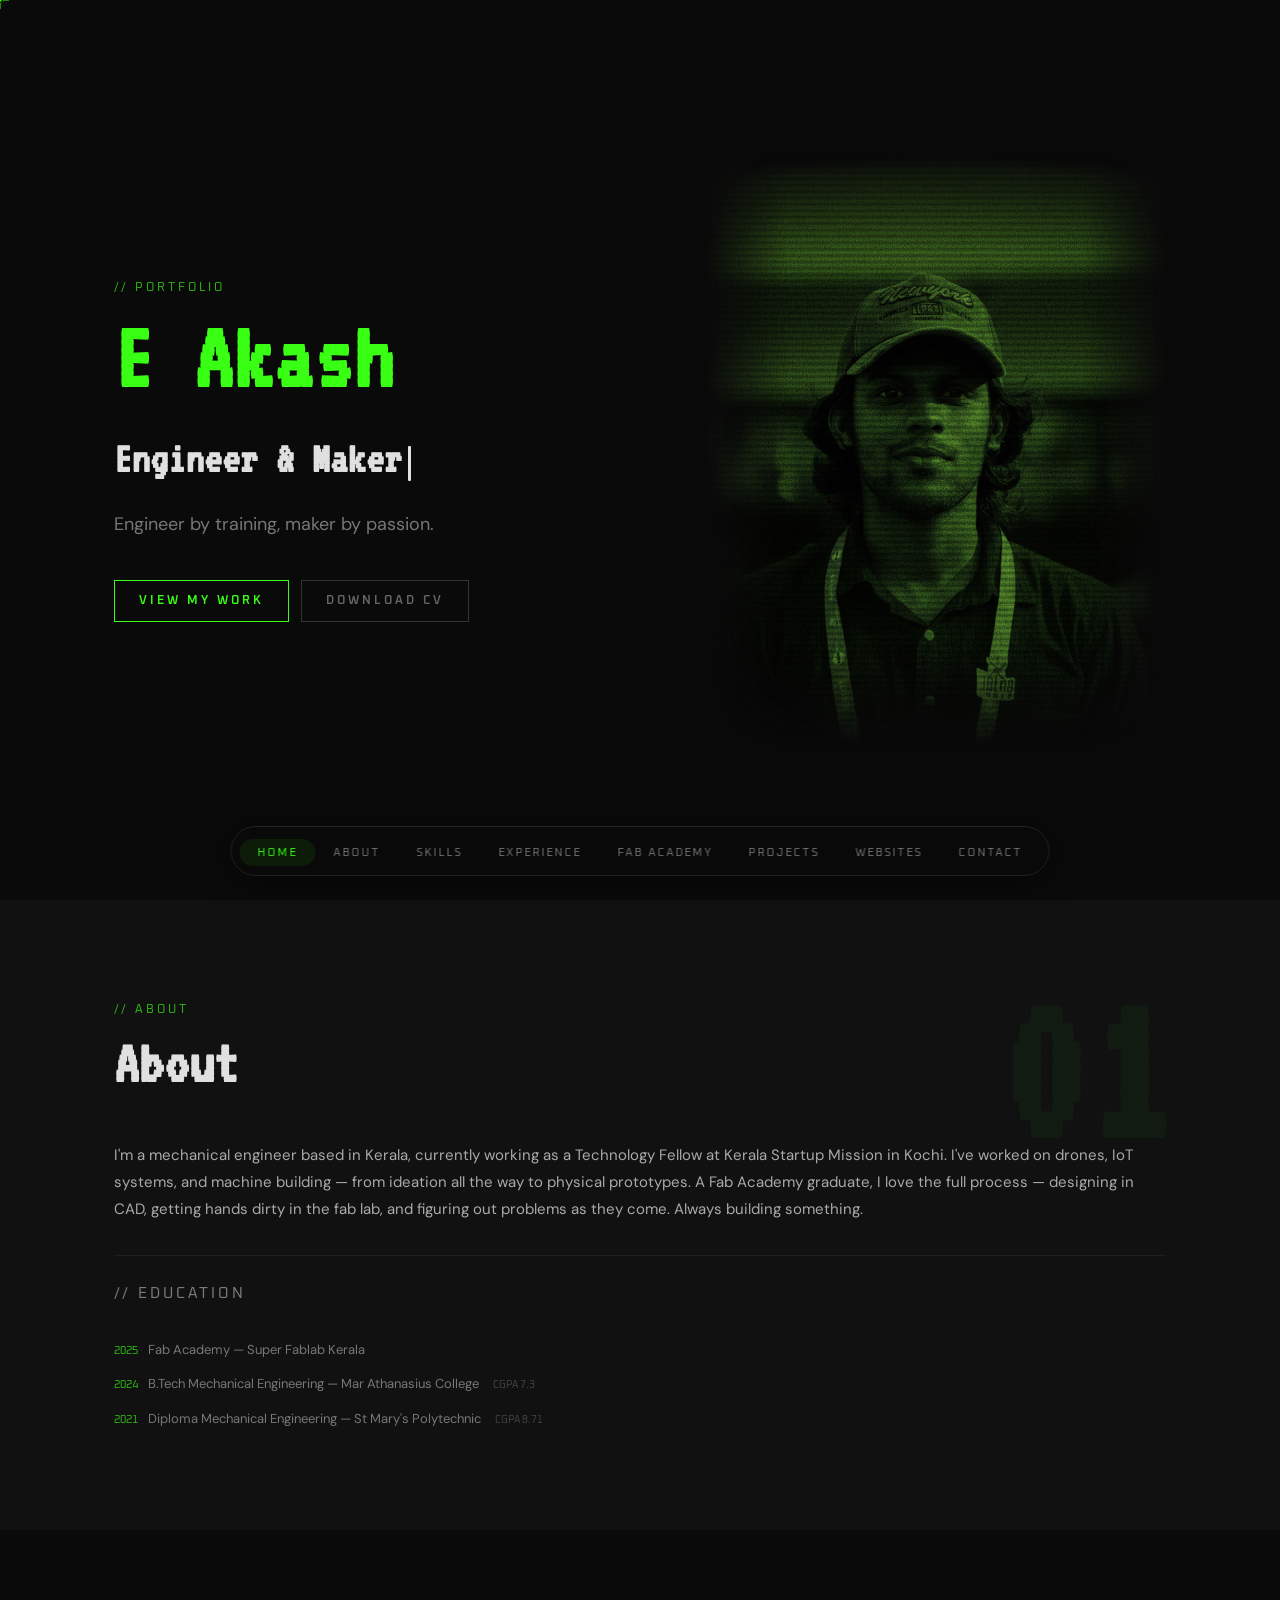
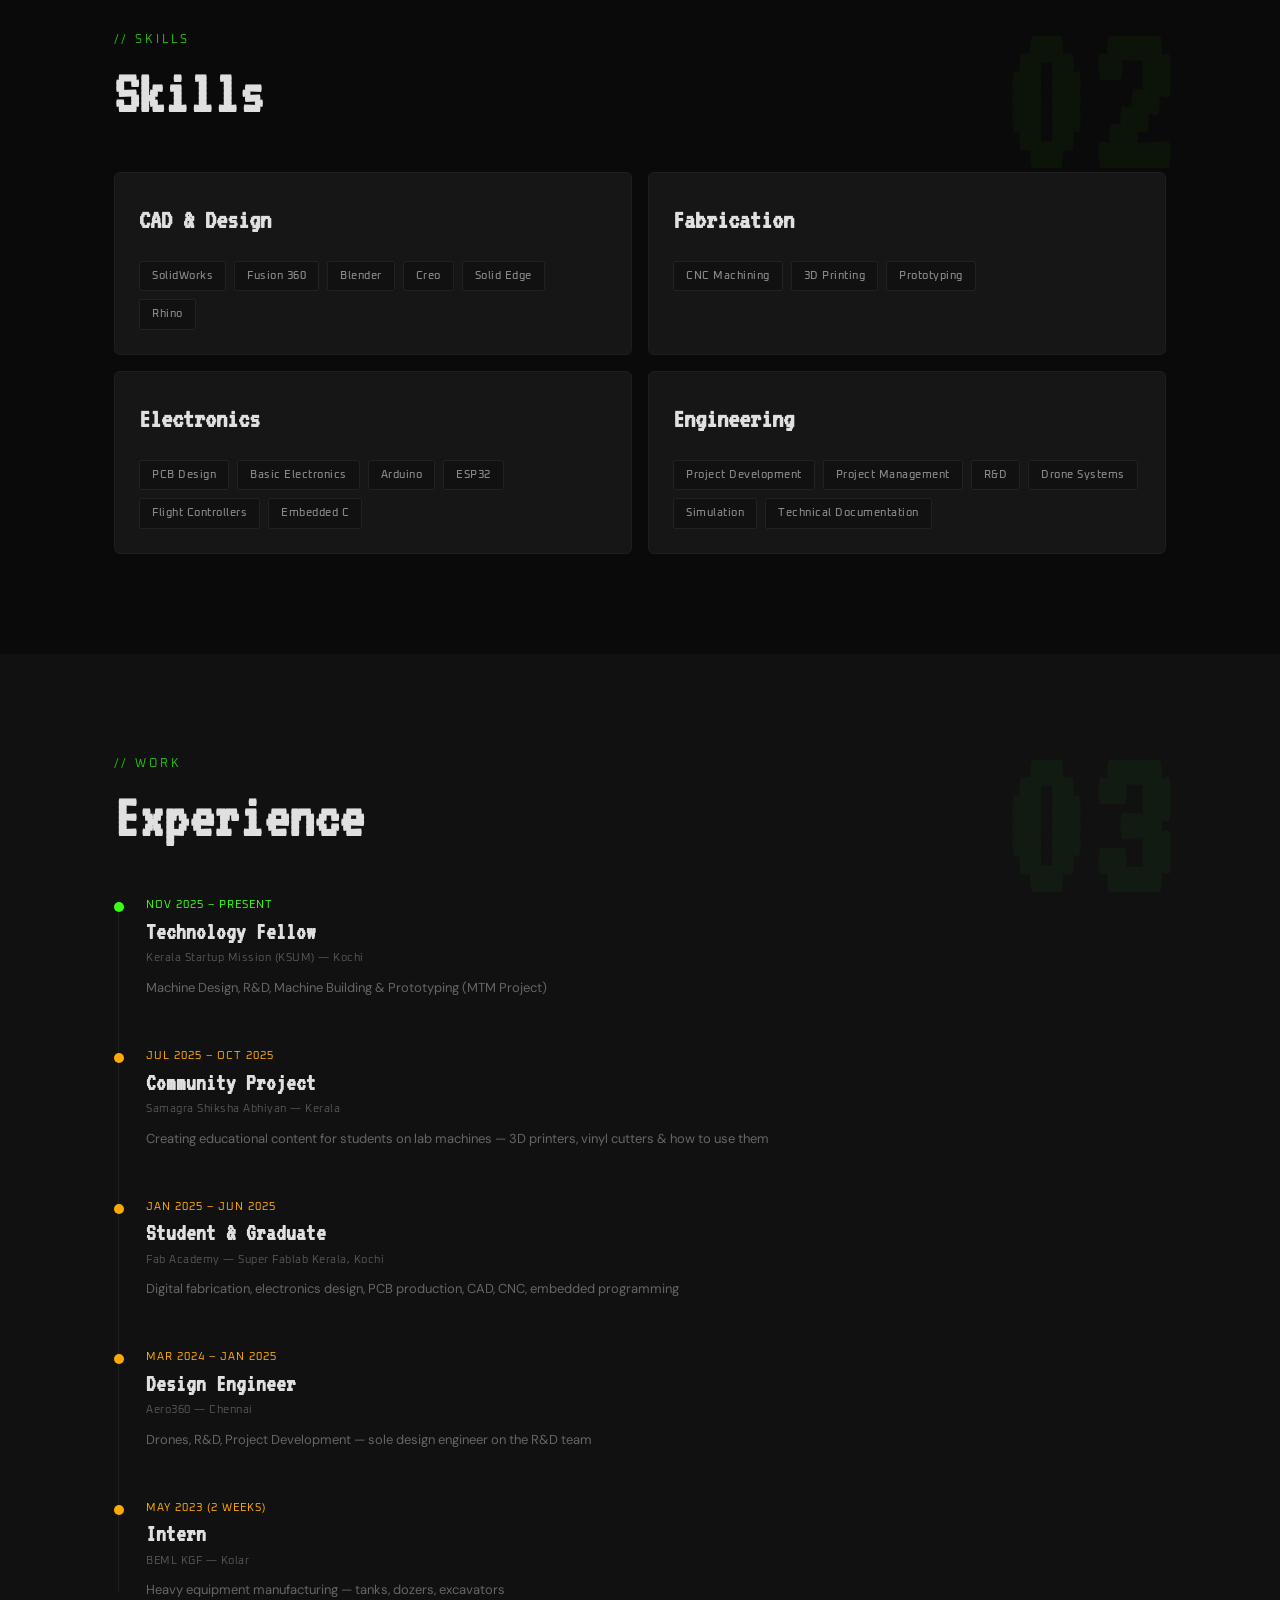
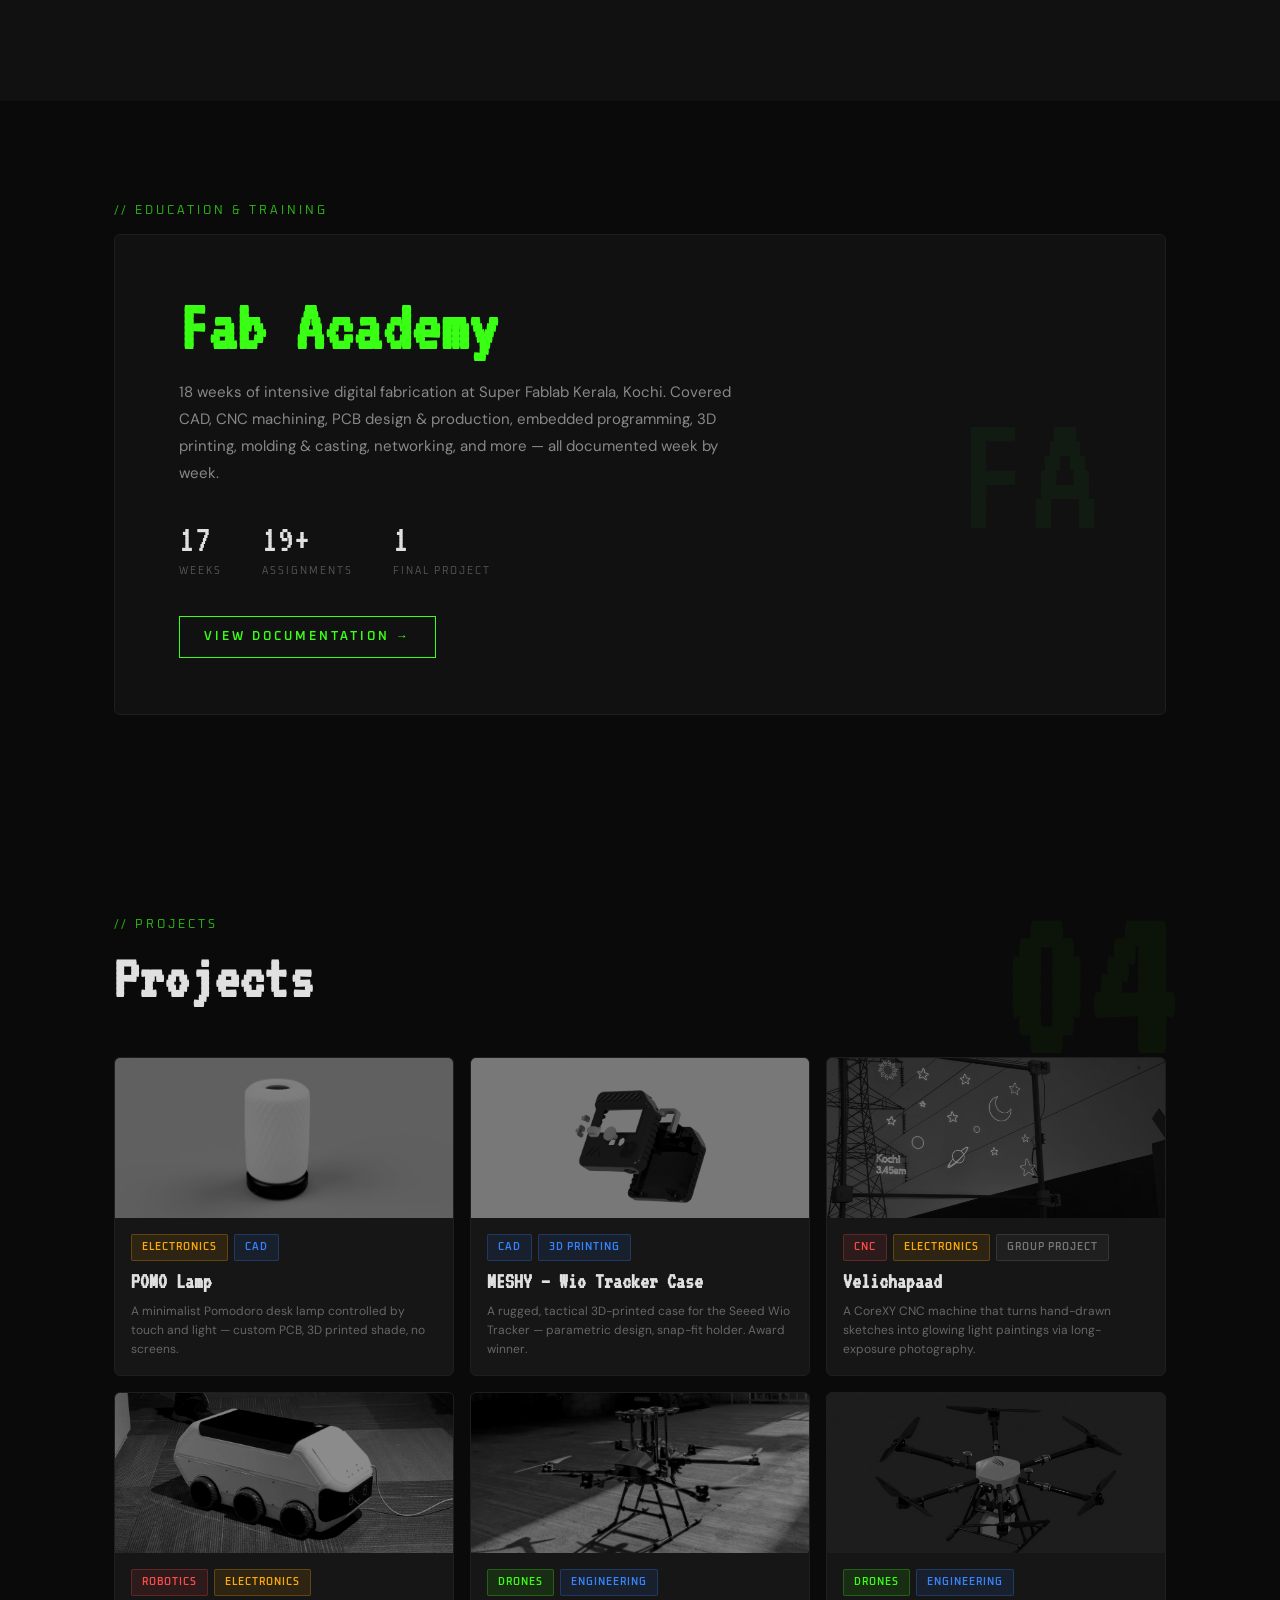
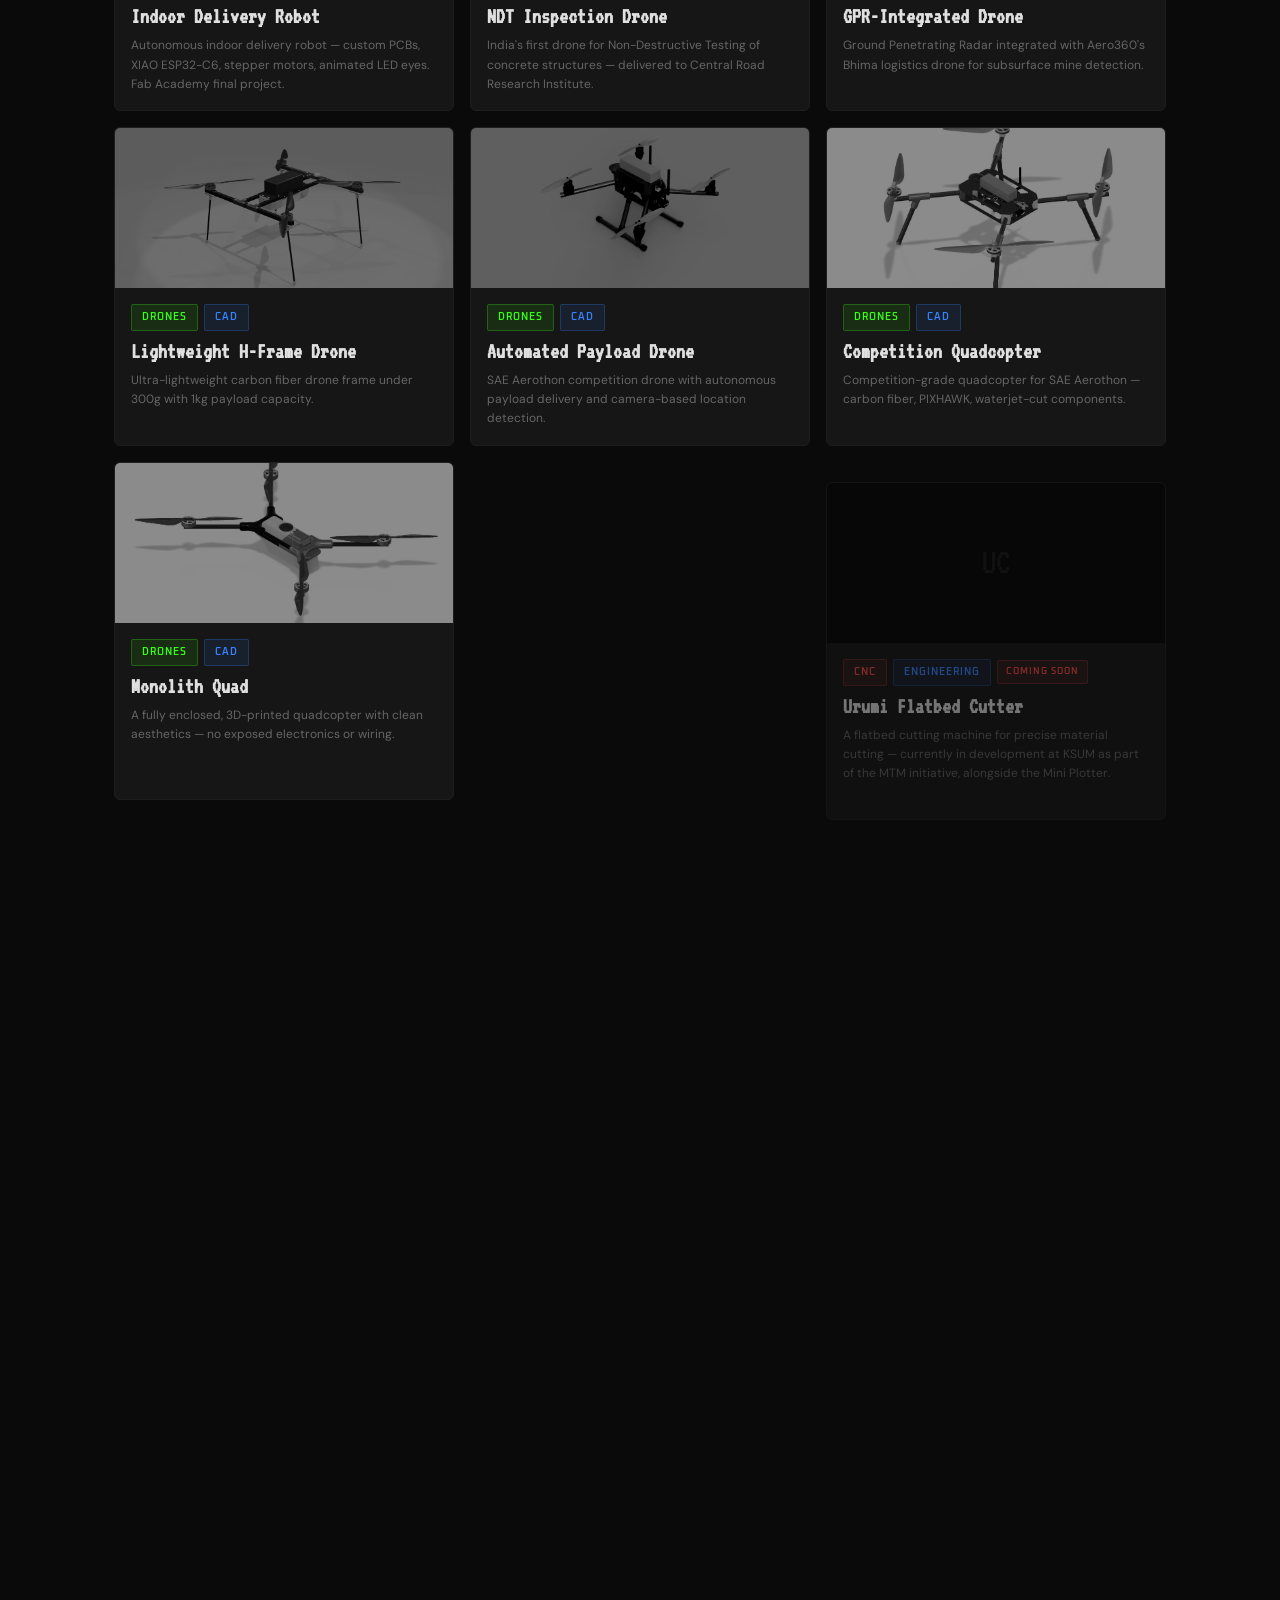
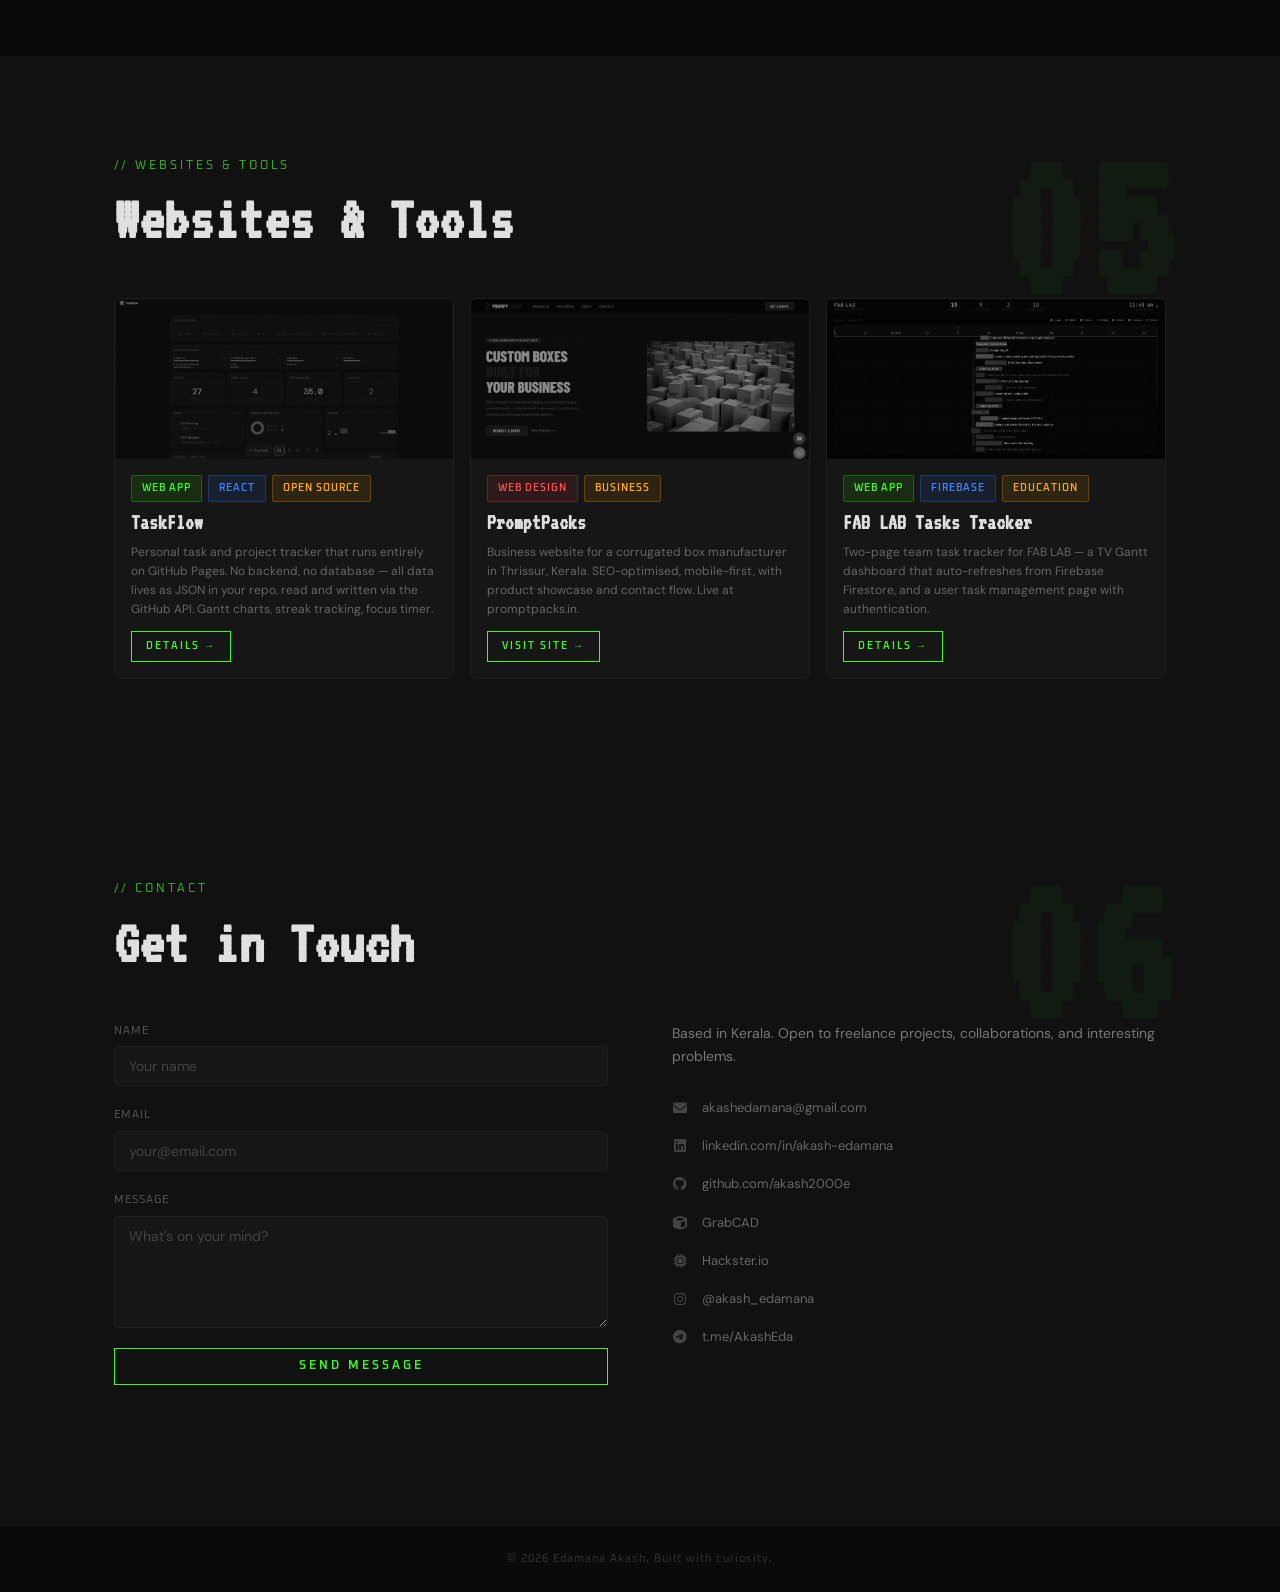
==== commit 9b09af74: "Remove In Progress badge from NavCap card Co-Authored-By: Claude Sonnet 4.6 <noreply@anthropic.com>" ====
--- a/index.html
+++ b/index.html
@@ -450,7 +450,6 @@
               <span class="tag tag-green">AI</span>
               <span class="tag tag-amber">Embedded</span>
               <span class="tag tag-blue">Accessibility</span>
-              <span class="badge-coming-soon">In Progress</span>
             </div>
             <h3 class="card-title">NavCap</h3>
             <p class="card-desc">A wearable navigation assistant for the blind — camera, six haptic motors, and Gemini AI in a cowboy hat. Speak a query, feel your way there. Built at TinkerHub Physical AI Hackathon 2026.</p>
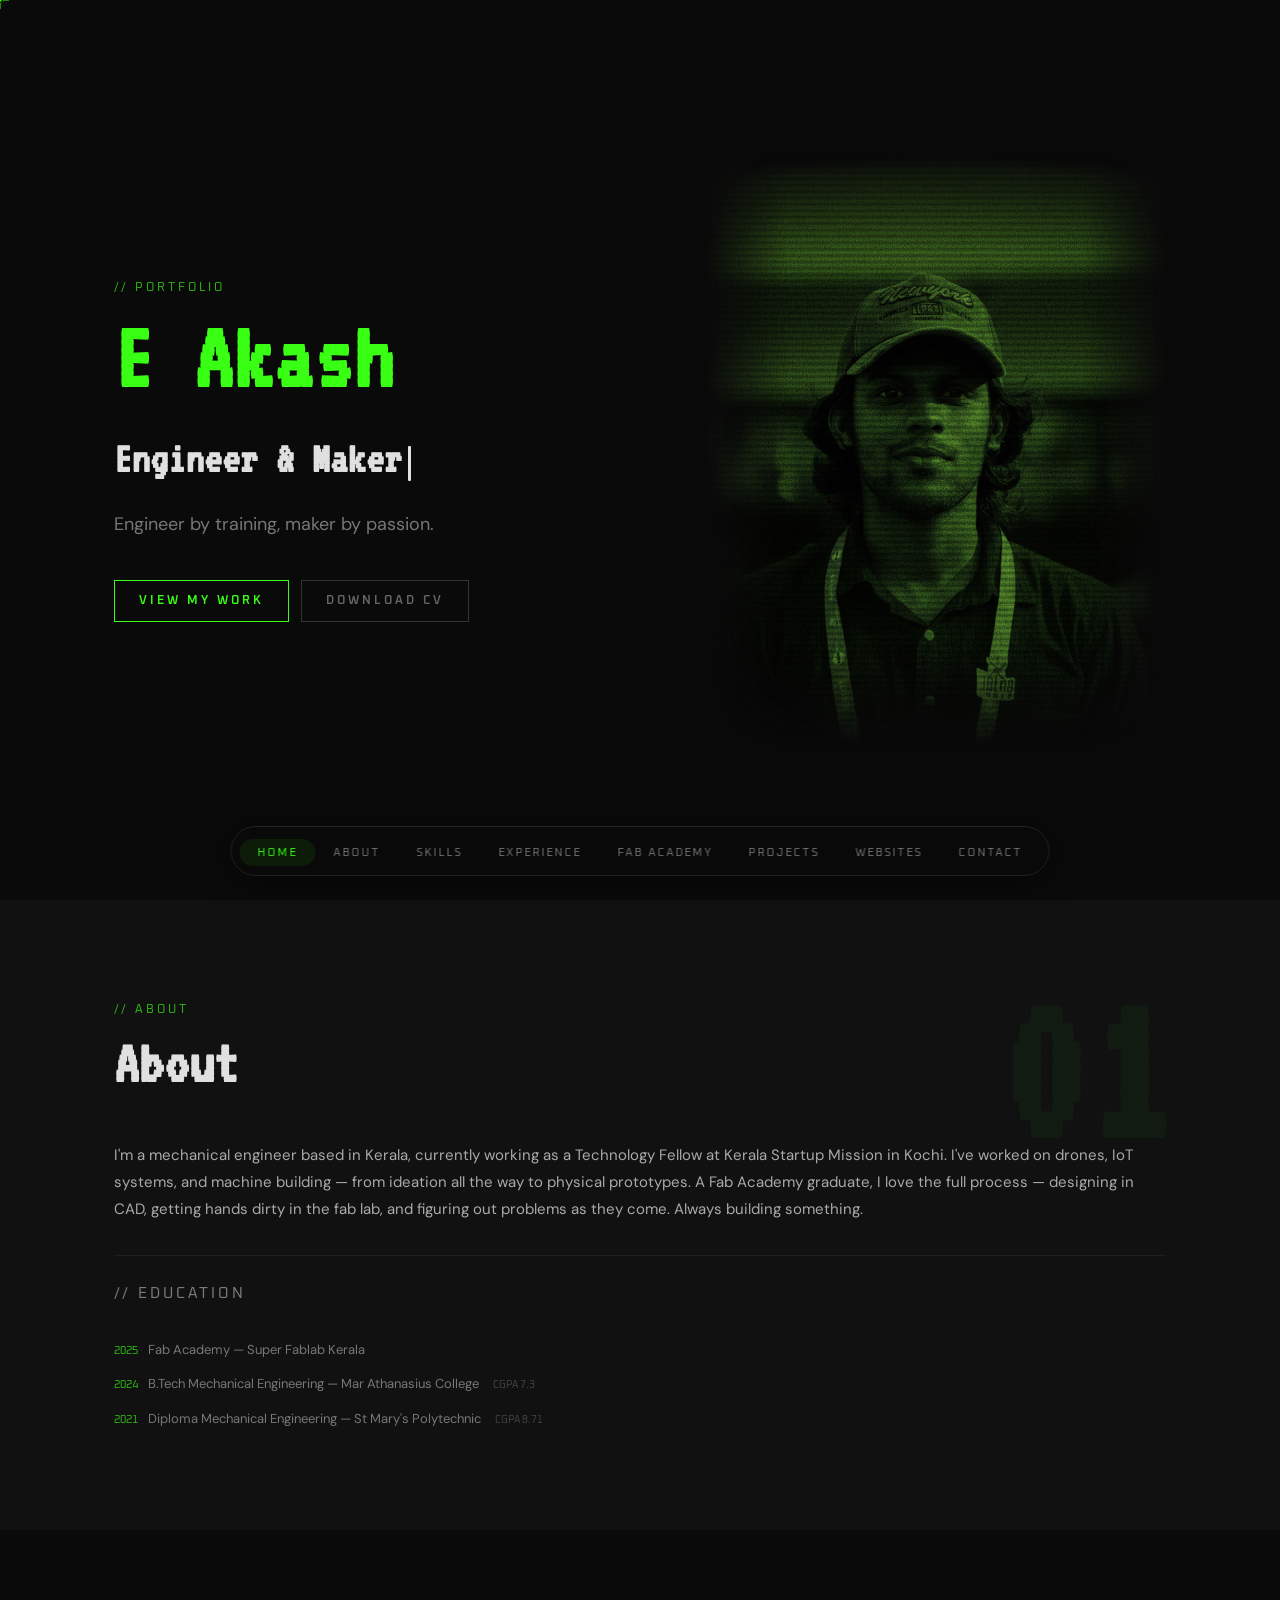
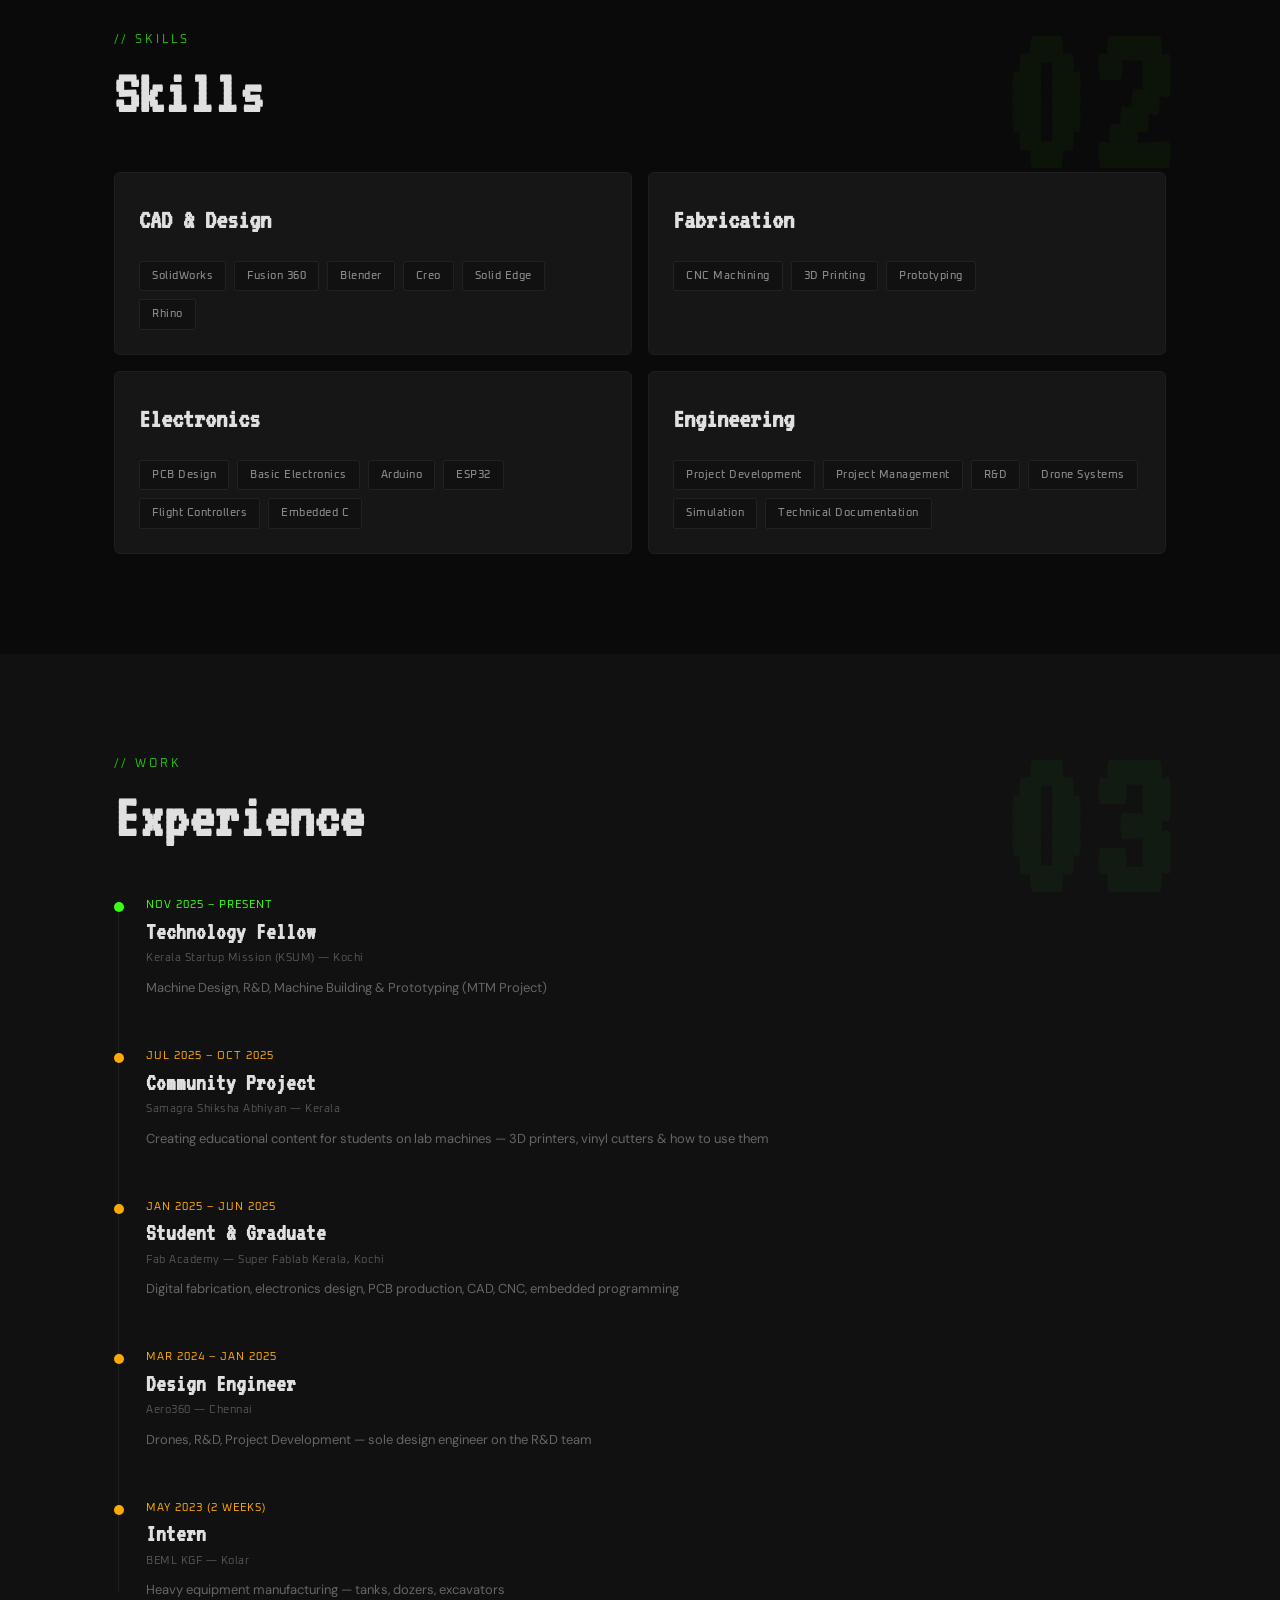
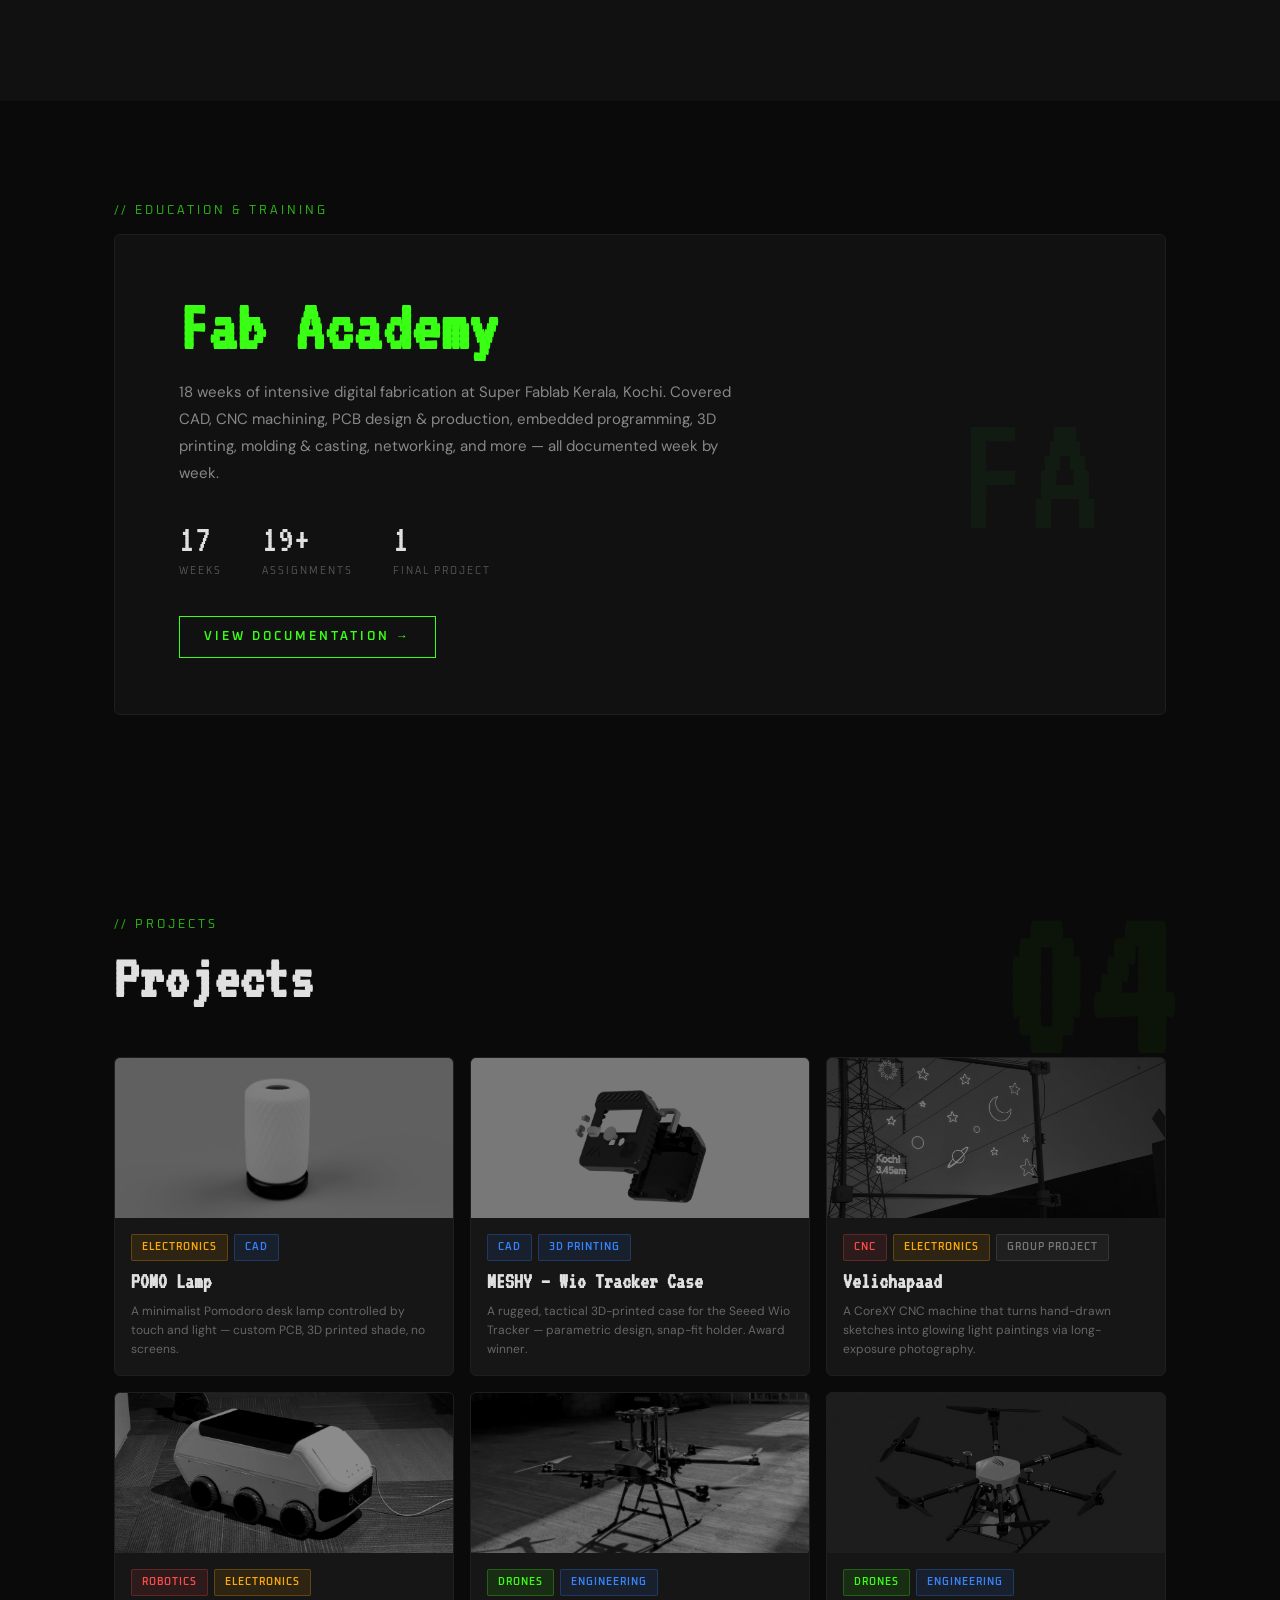
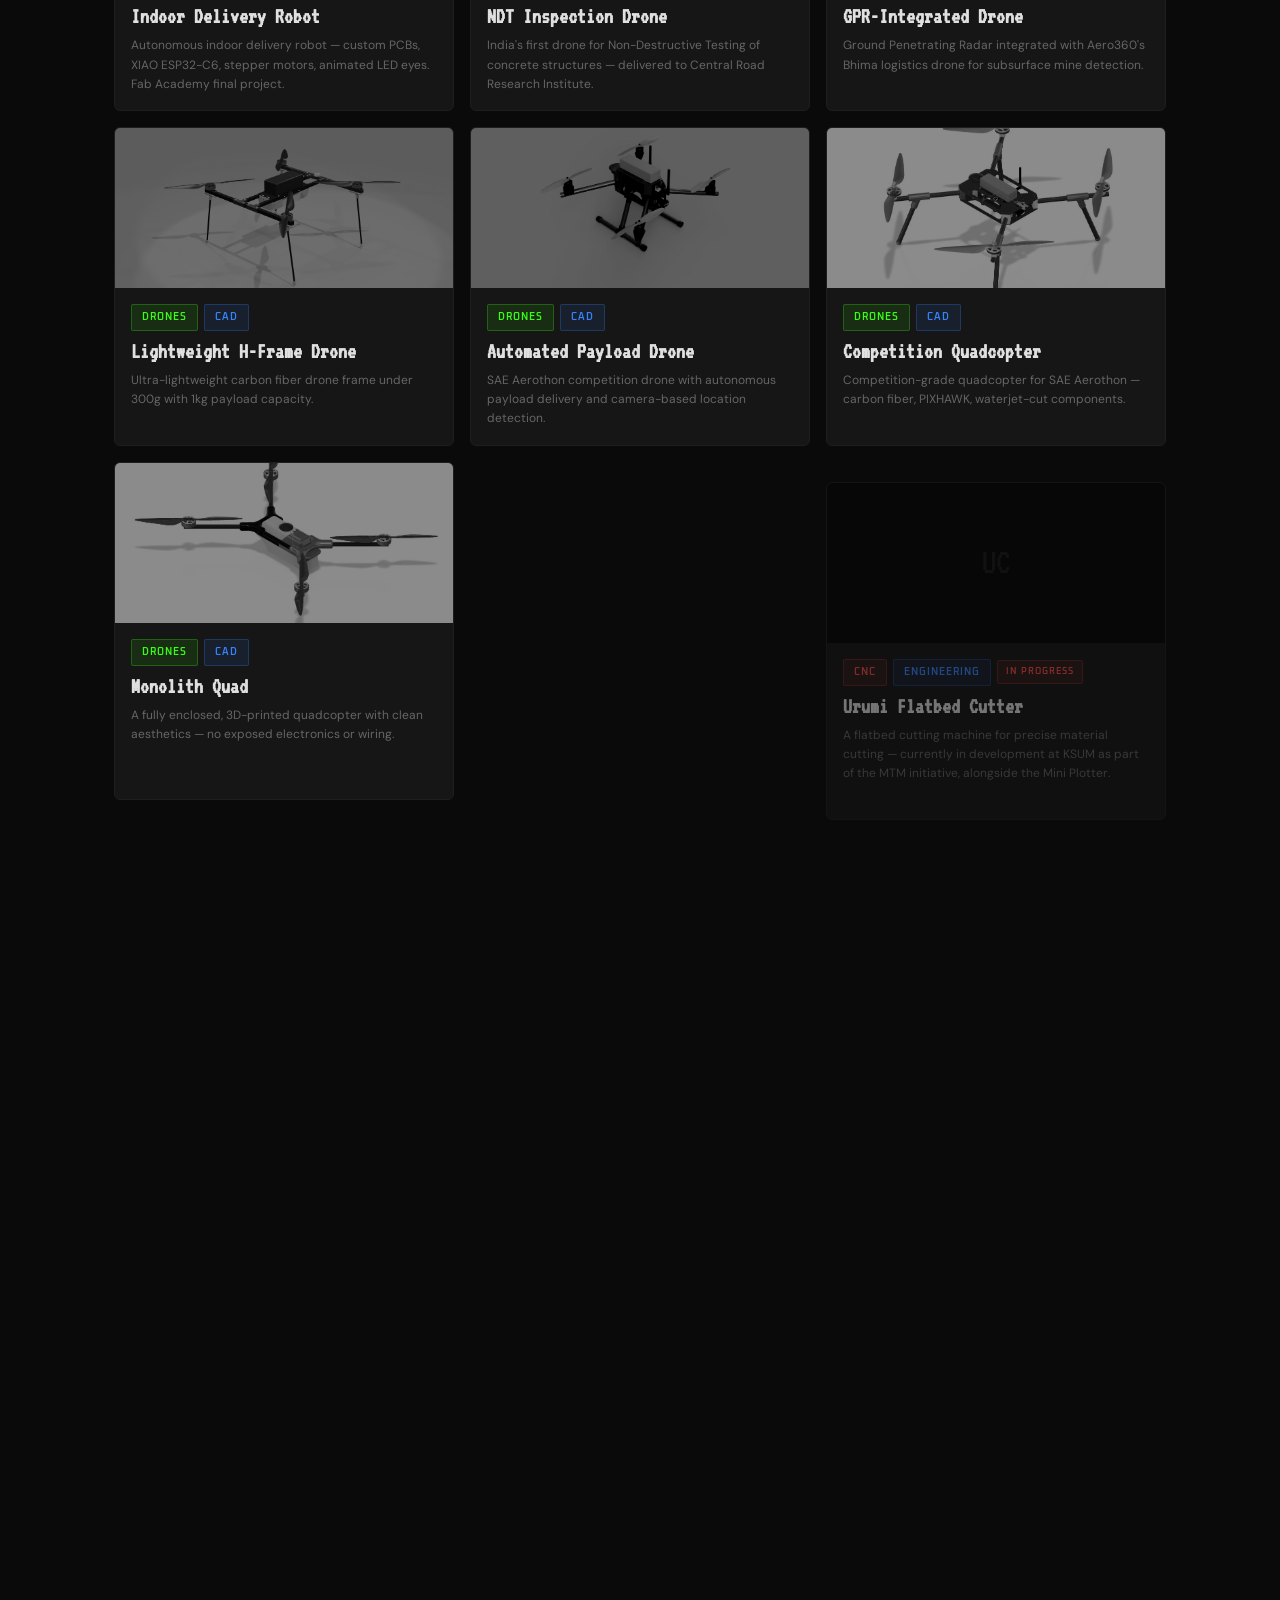
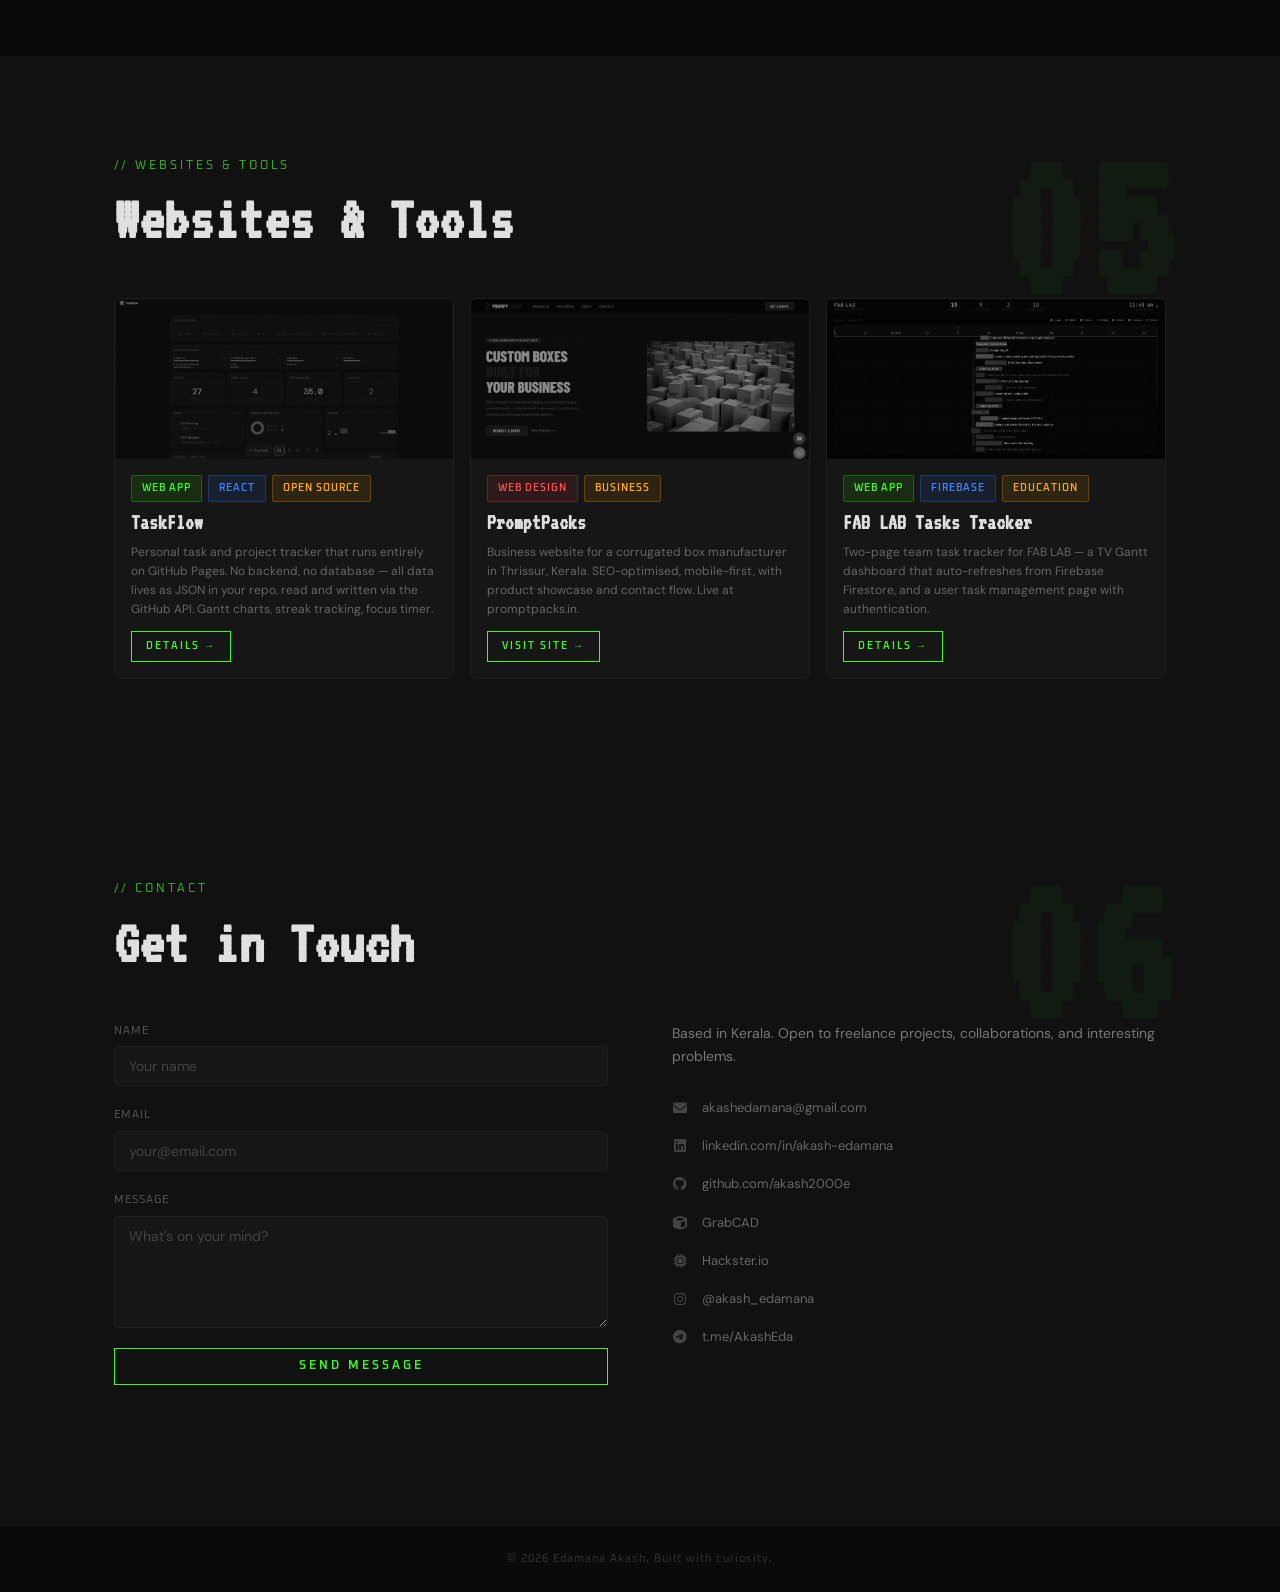
==== commit 5c1b72dd: "Update Urumi card badge to In Progress Co-Authored-By: Claude Sonnet 4.6 <noreply@anthropic.com>" ====
--- a/index.html
+++ b/index.html
@@ -417,7 +417,7 @@
             <div class="card-tags">
               <span class="tag tag-red">CNC</span>
               <span class="tag tag-blue">Engineering</span>
-              <span class="badge-coming-soon">Coming Soon</span>
+              <span class="badge-coming-soon">In Progress</span>
             </div>
             <h3 class="card-title">Urumi Flatbed Cutter</h3>
             <p class="card-desc">A flatbed cutting machine for precise material cutting — currently in development at KSUM as part of the MTM initiative, alongside the Mini Plotter.</p>
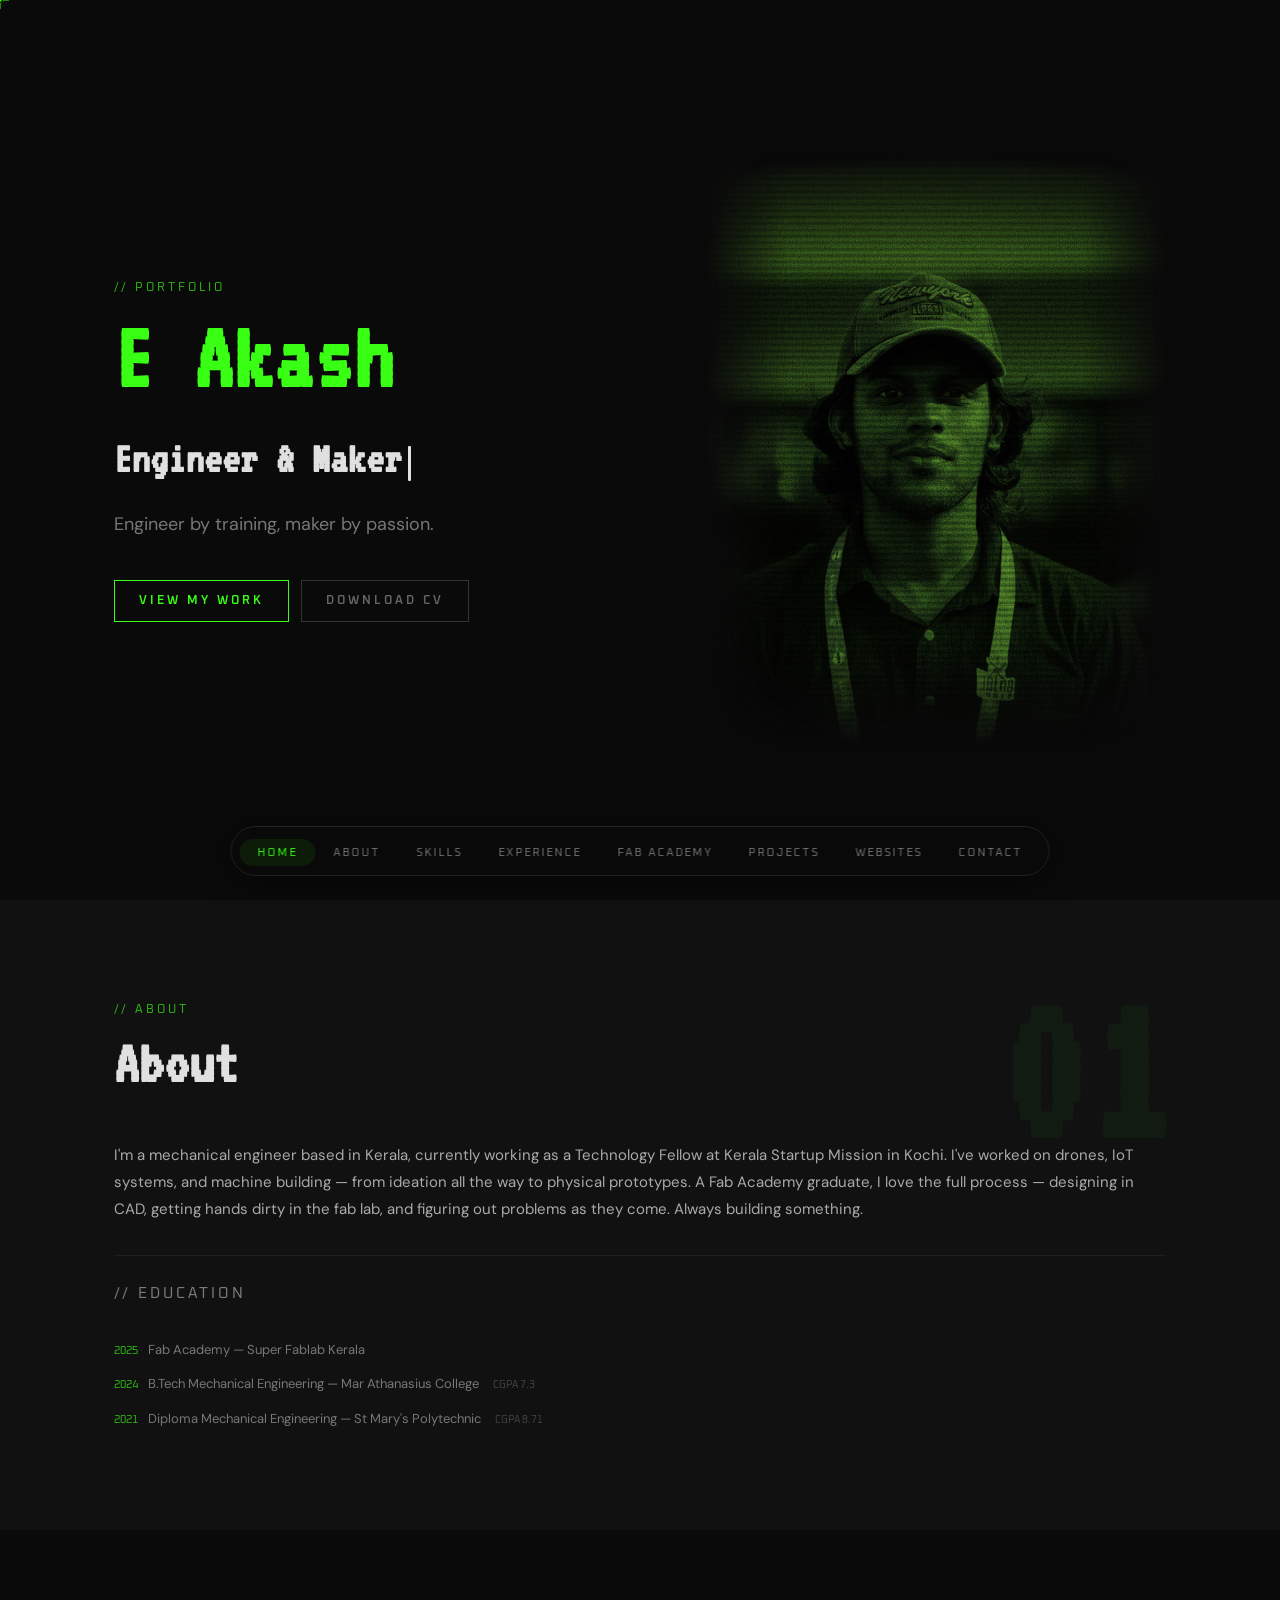
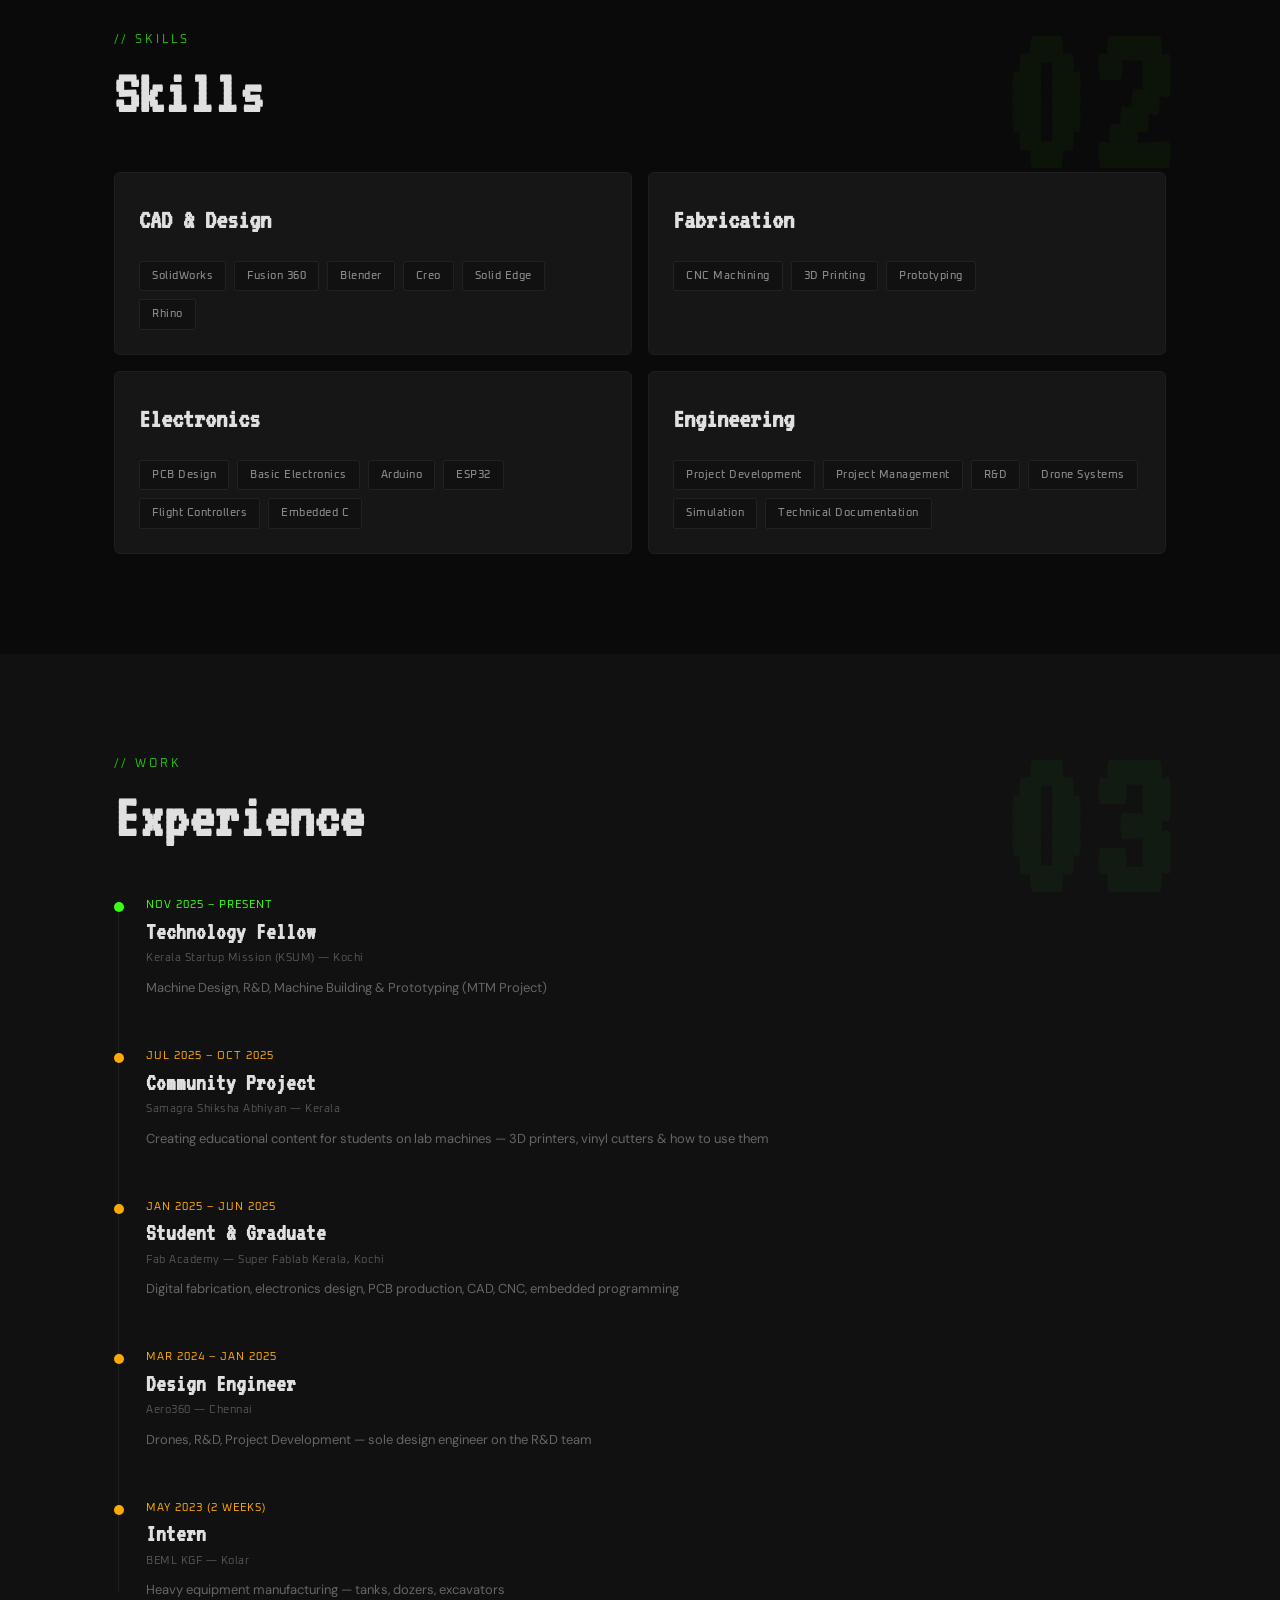
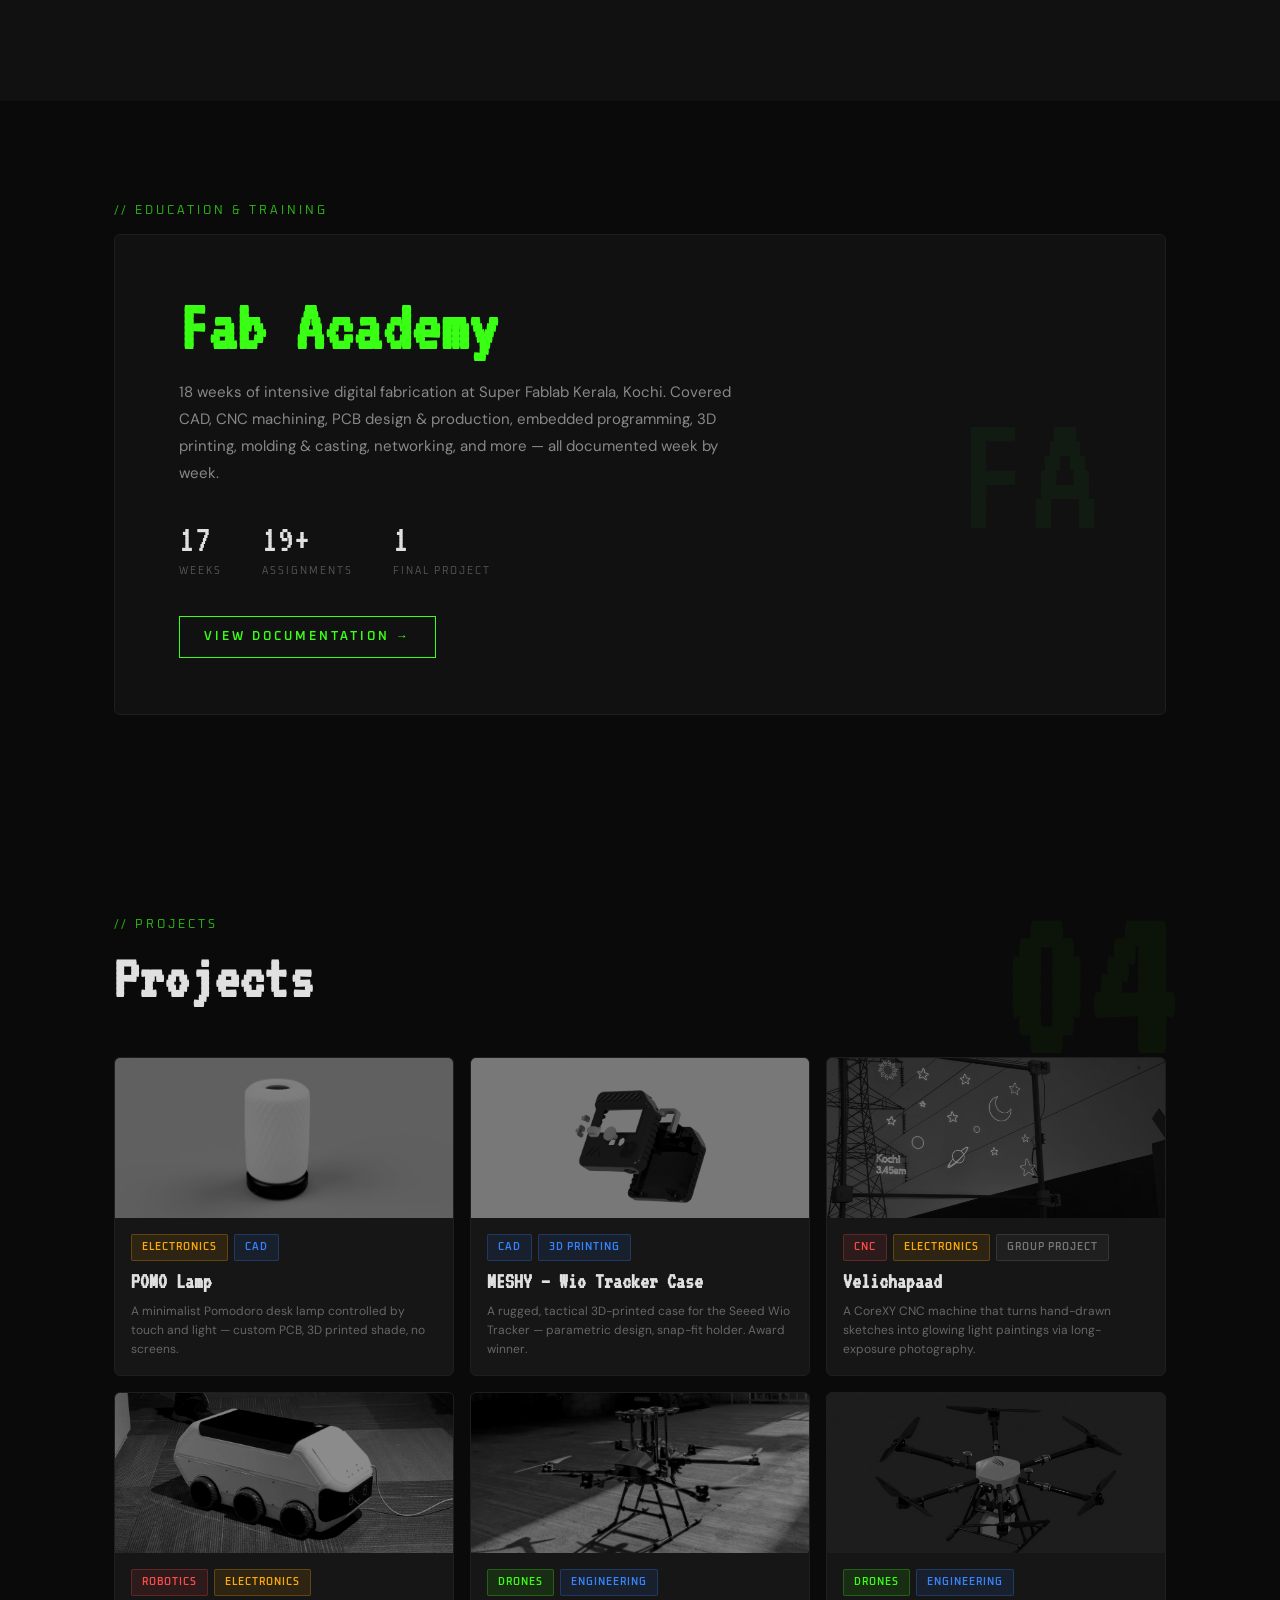
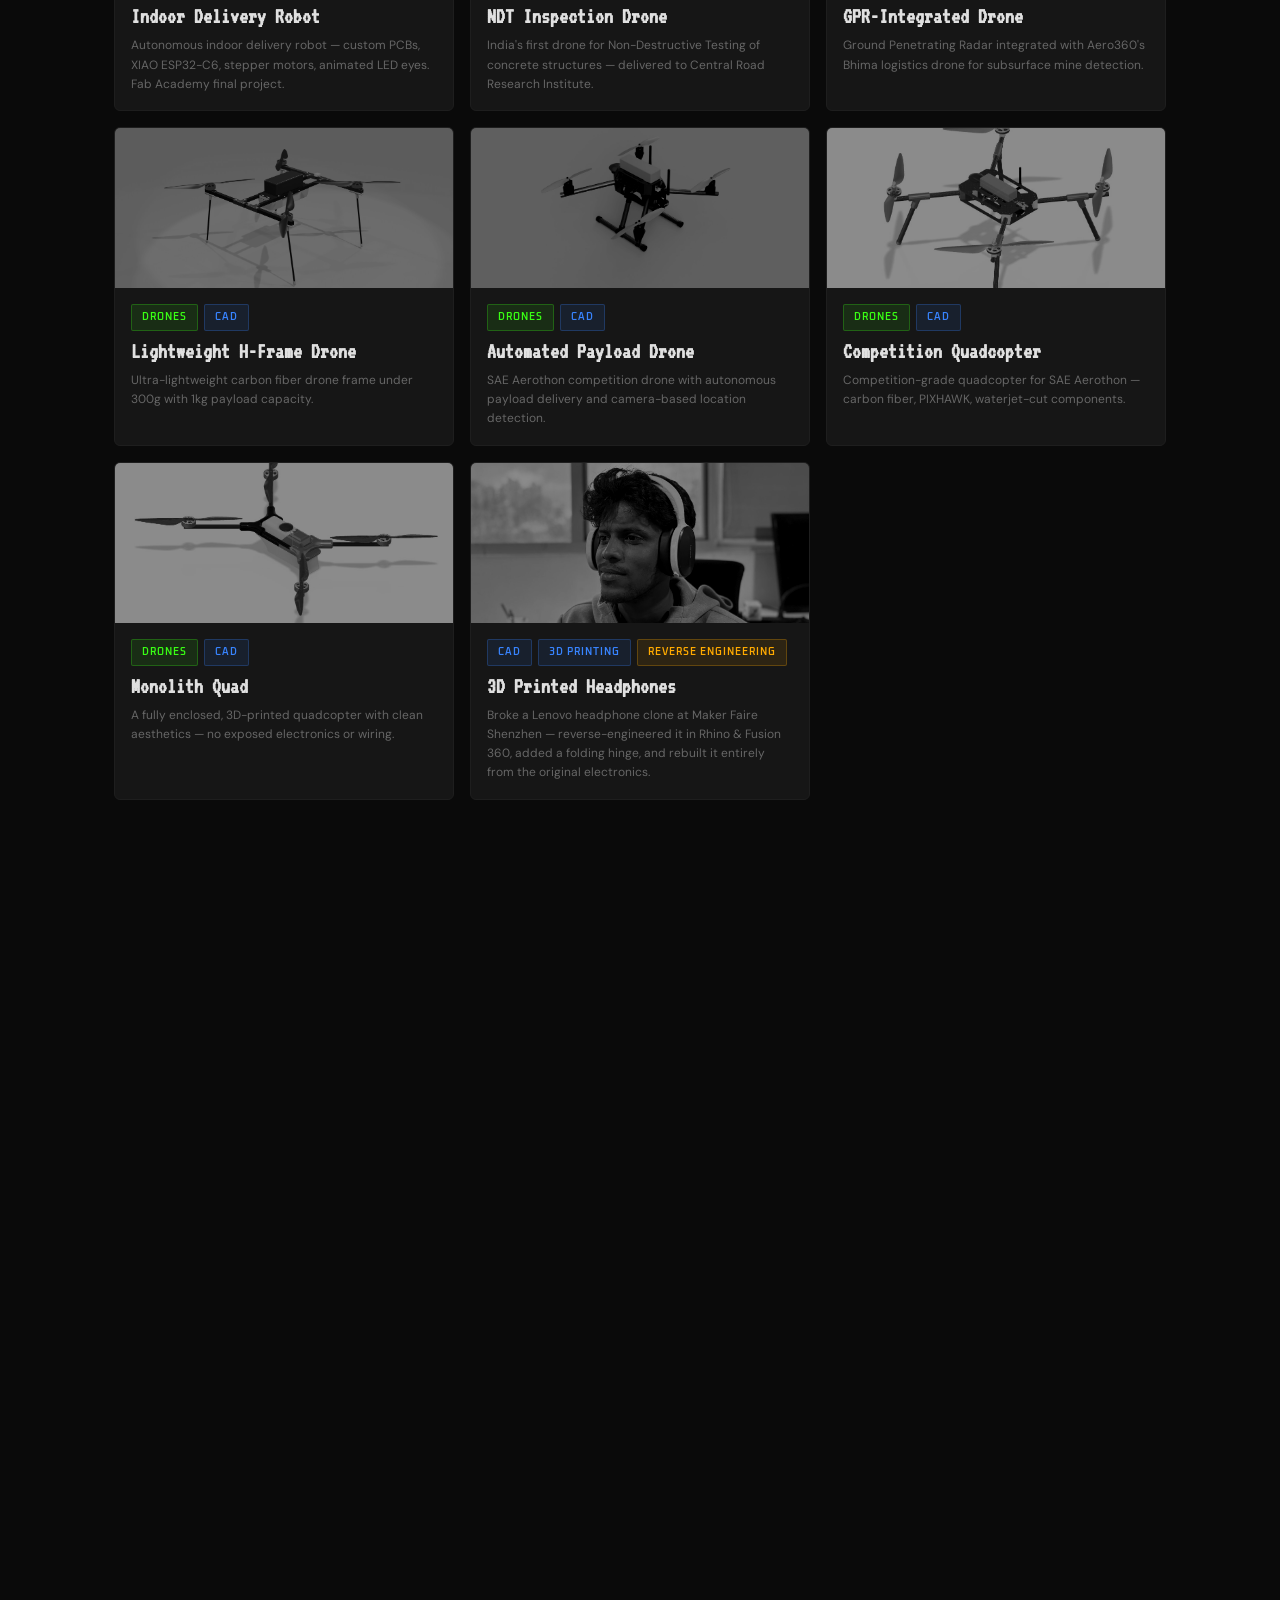
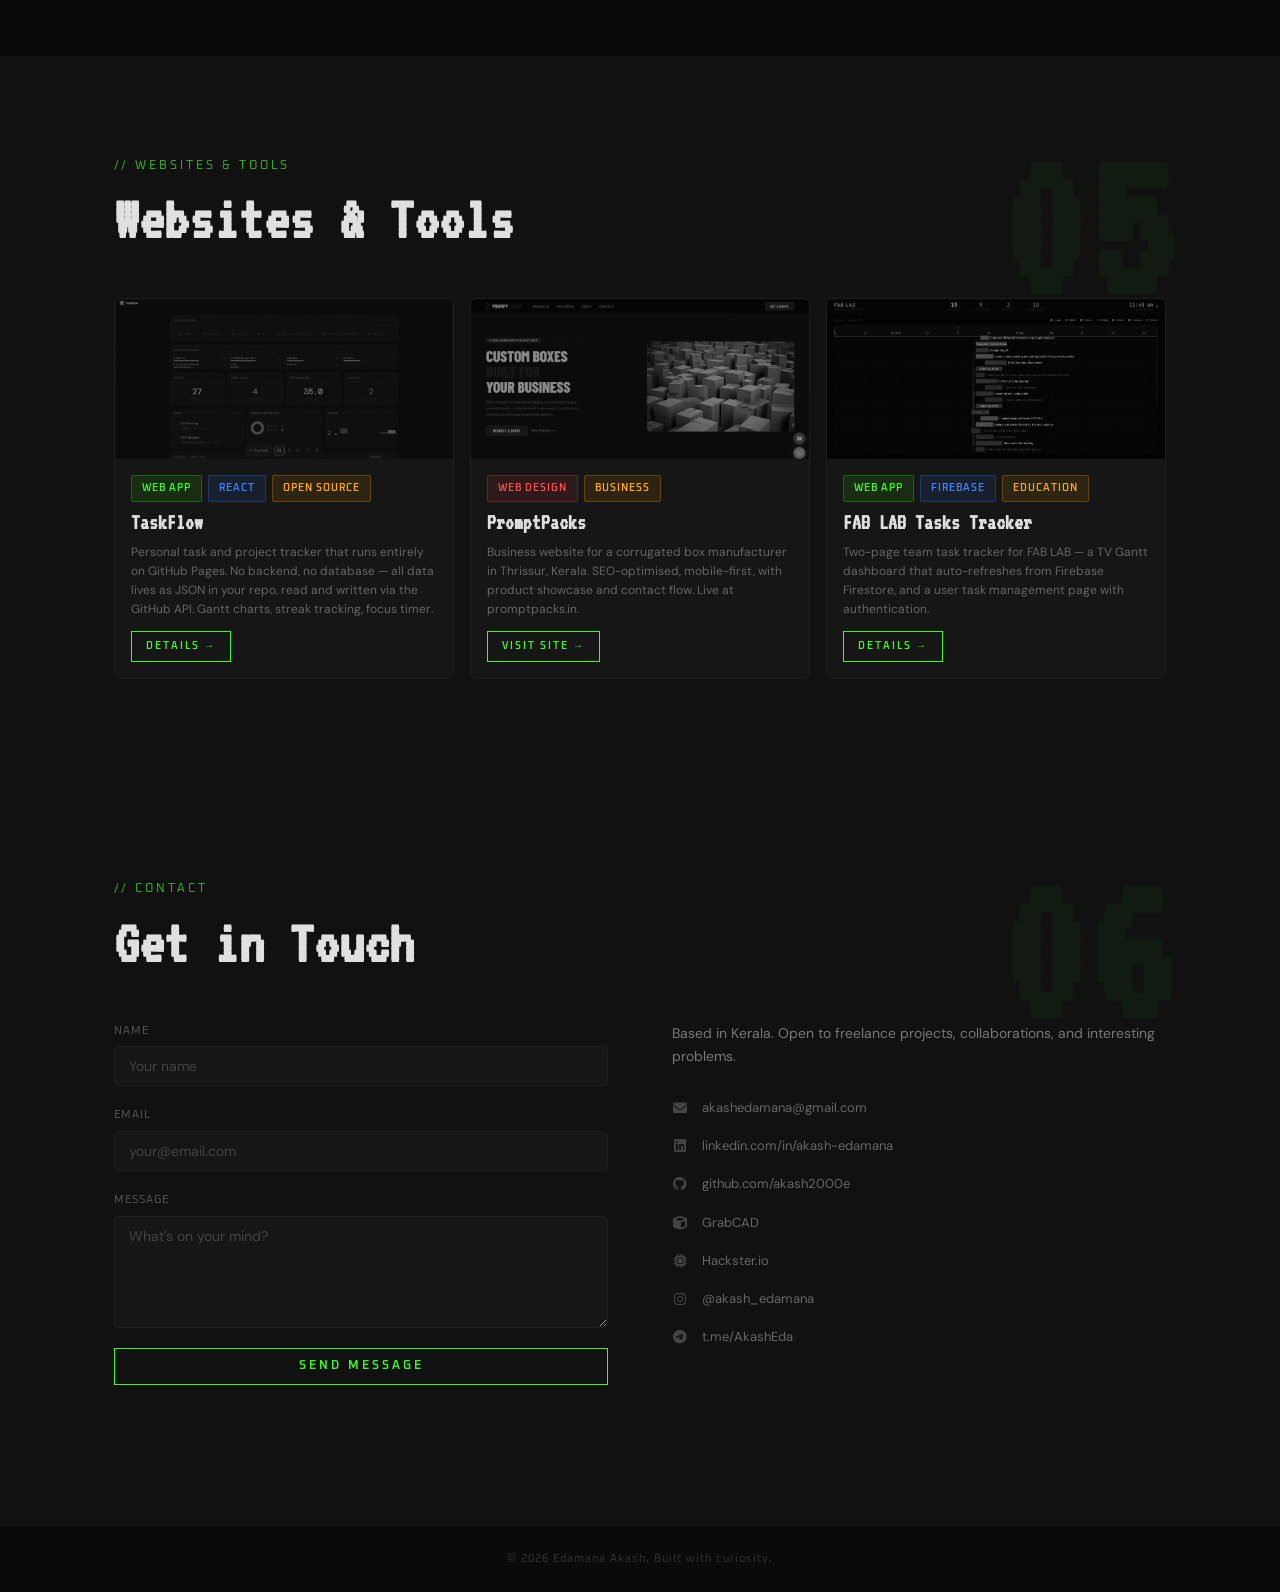
==== commit 3c2ea45f: "Fix Urumi card — remove coming-soon class to enable clicks Co-Authored-By: Claude Sonnet 4.6 <norepl" ====
--- a/index.html
+++ b/index.html
@@ -409,7 +409,7 @@
         </a>
 
         <!-- 14. Urumi Flatbed Cutter -->
-        <a href="https://projects.fablabkerala.in/mtm_projects/urumi/" target="_blank" rel="noopener" class="project-card coming-soon">
+        <a href="https://projects.fablabkerala.in/mtm_projects/urumi/" target="_blank" rel="noopener" class="project-card">
           <div class="card-img">
             <span class="card-img-fallback">UC</span>
           </div>
